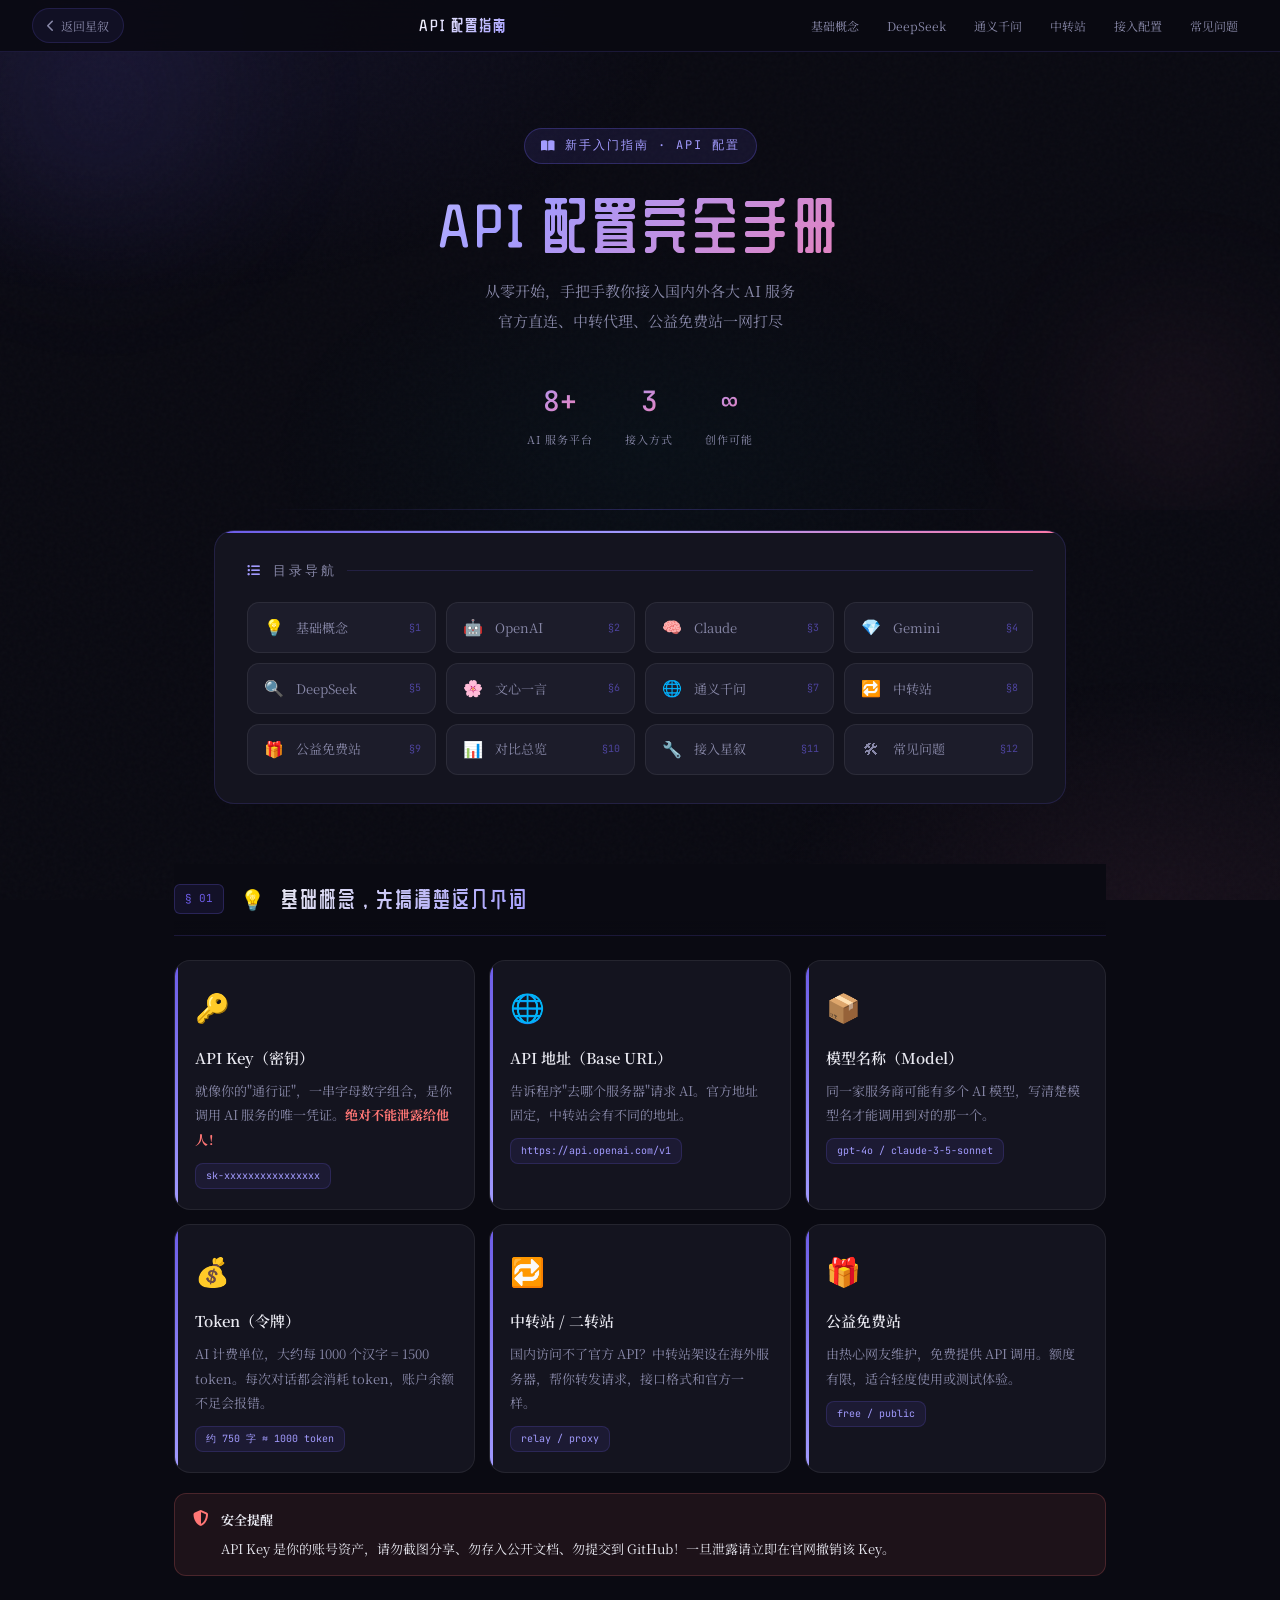
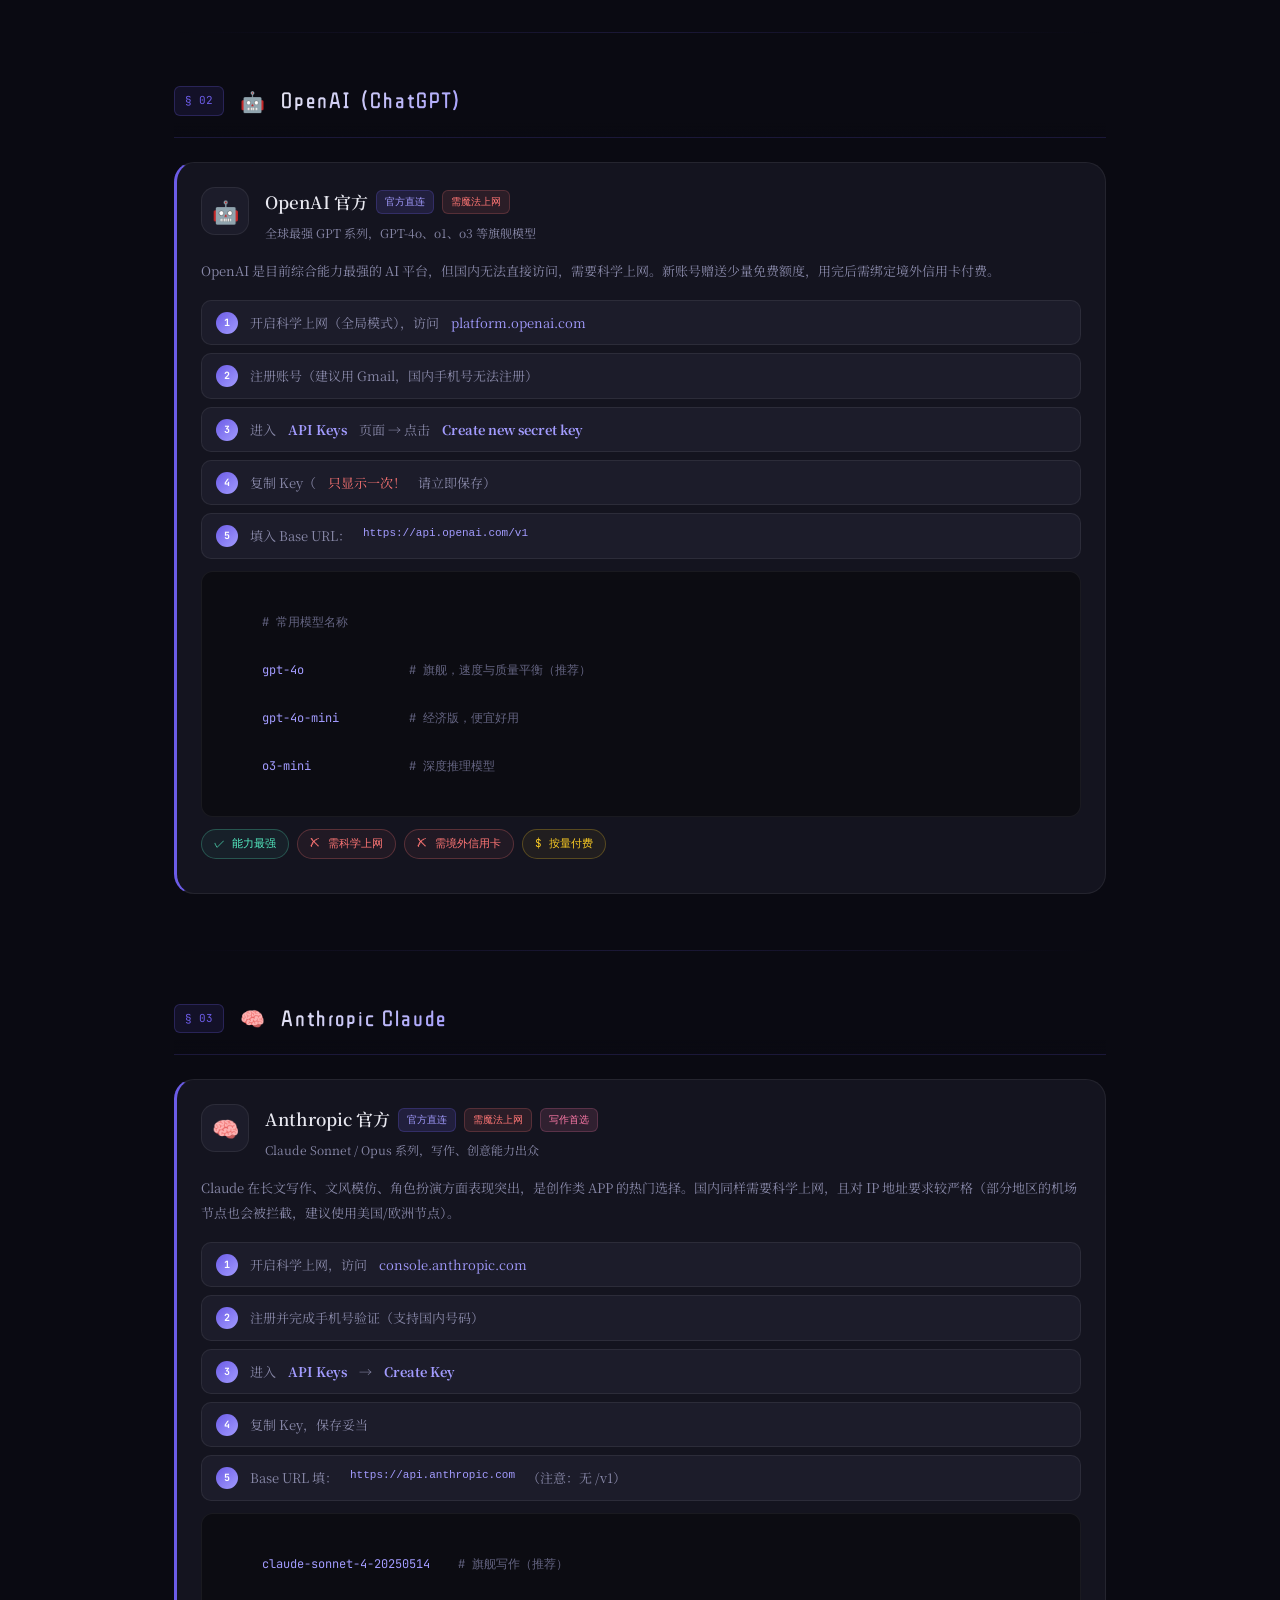
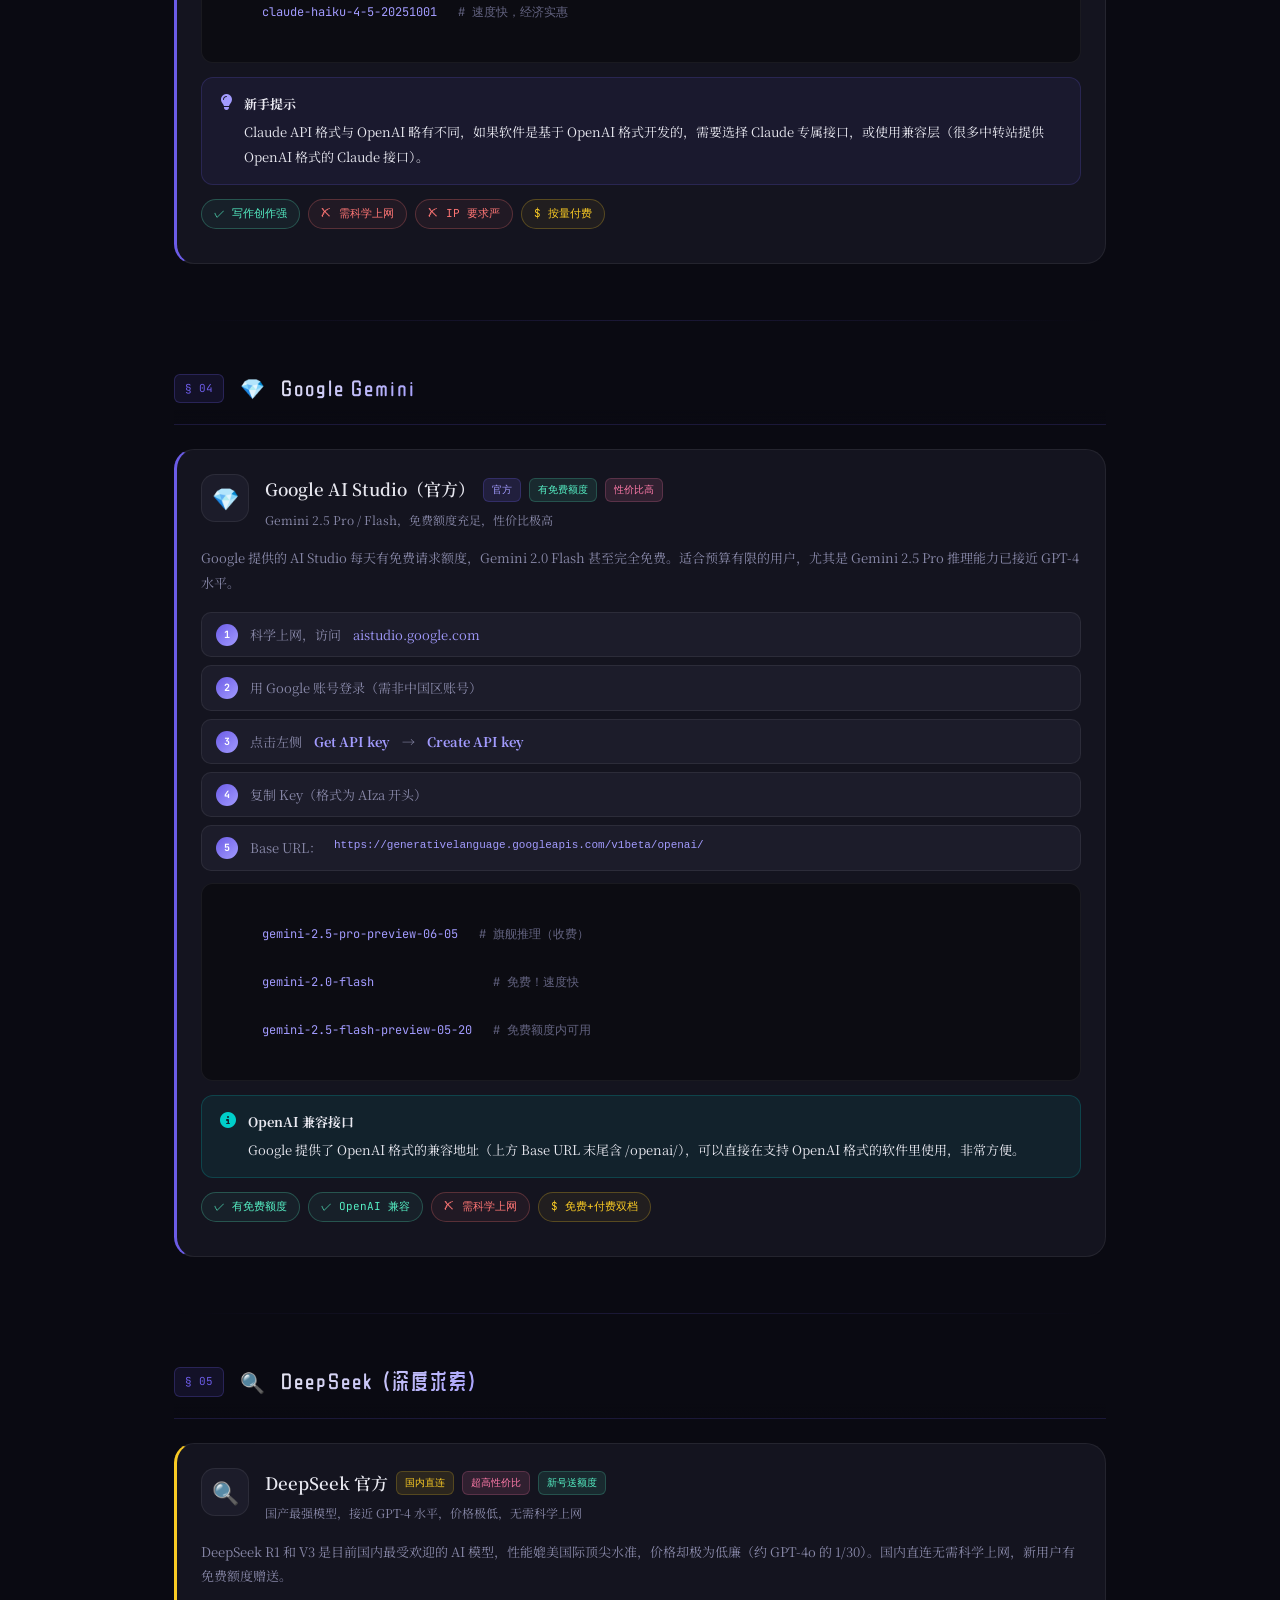
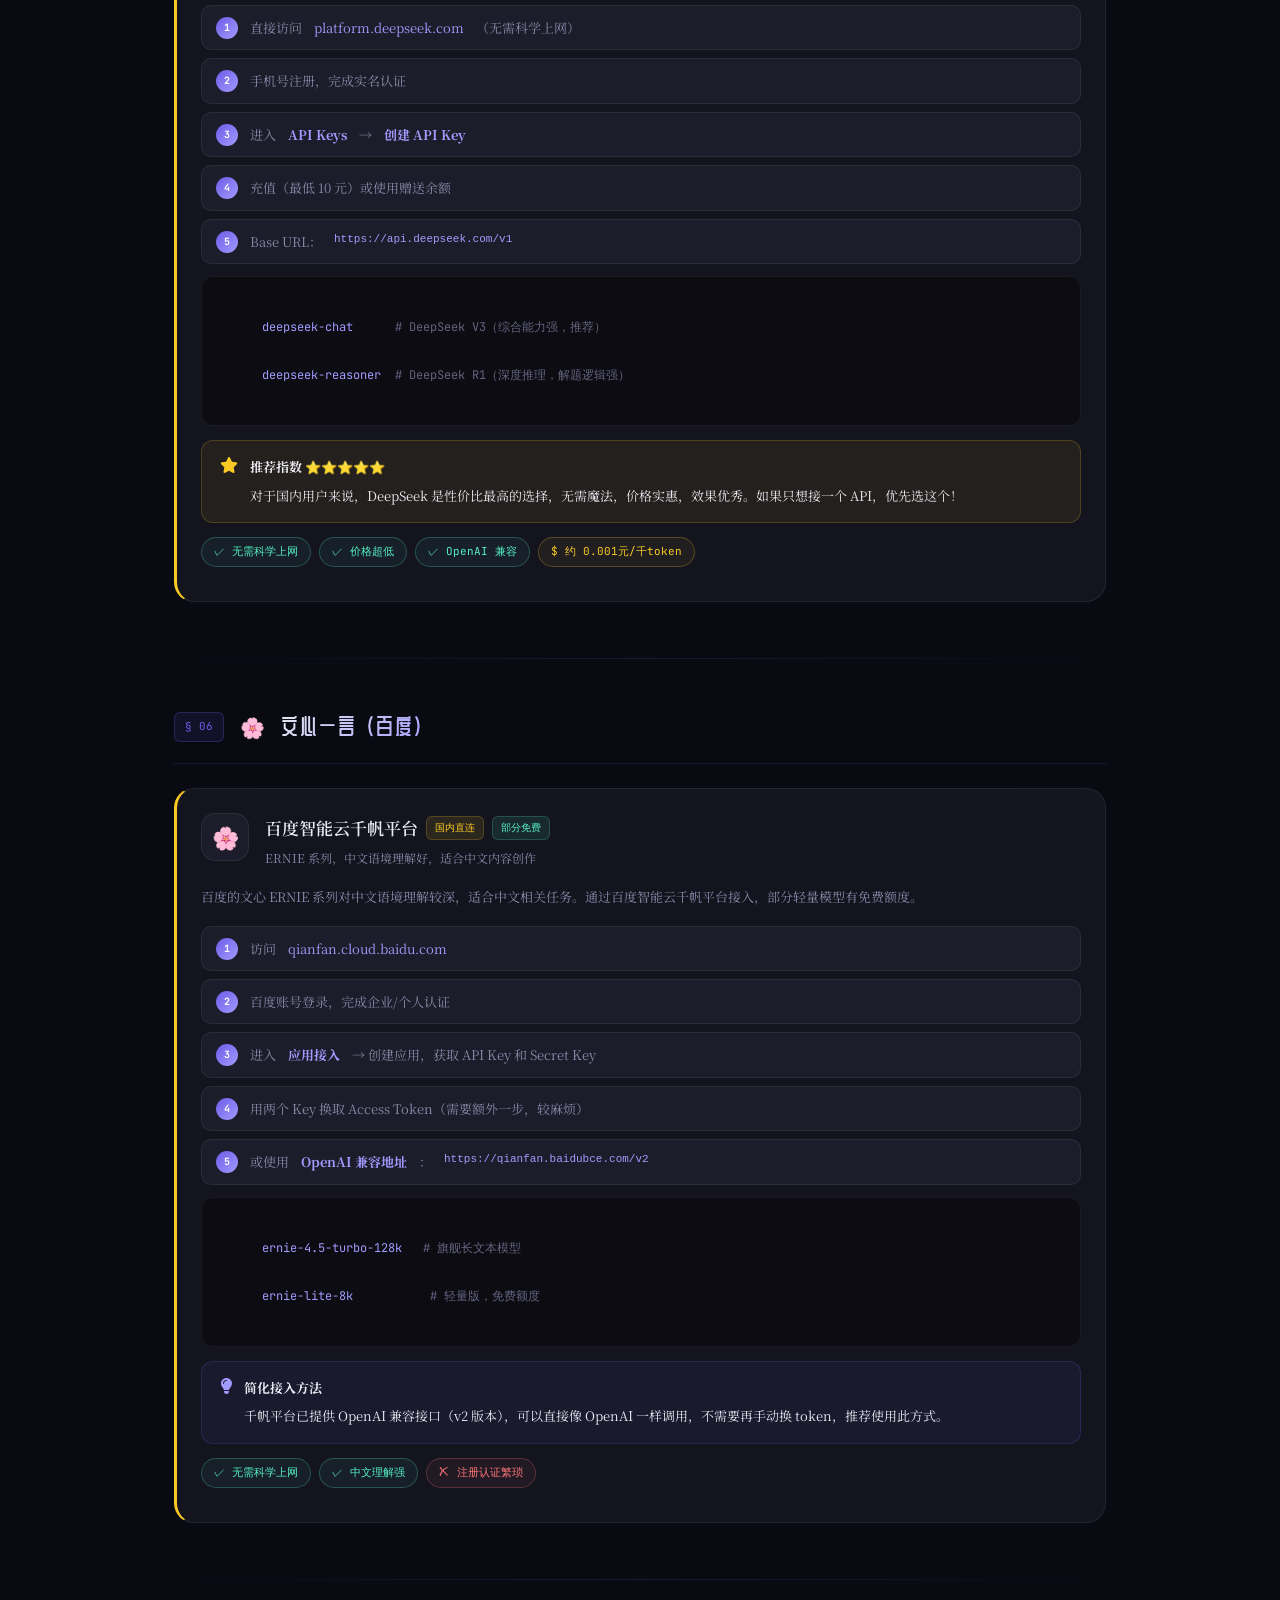
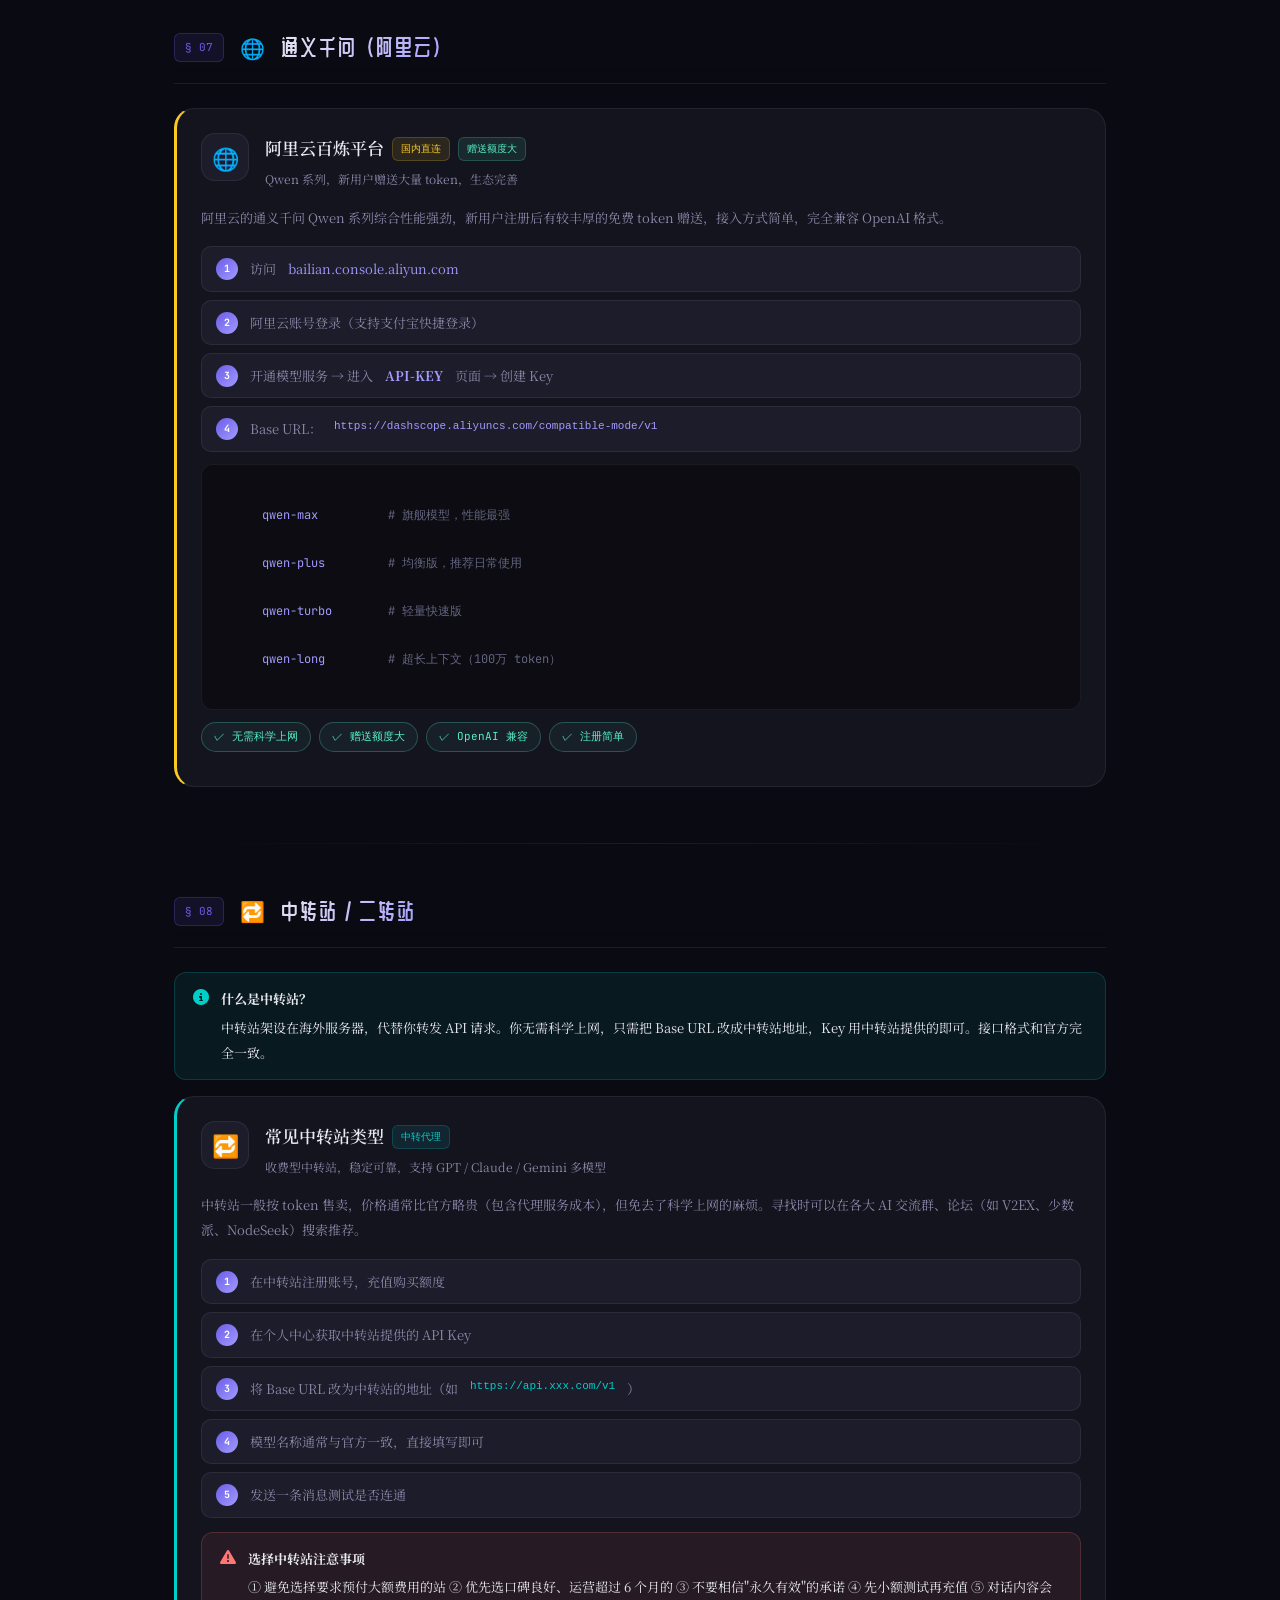
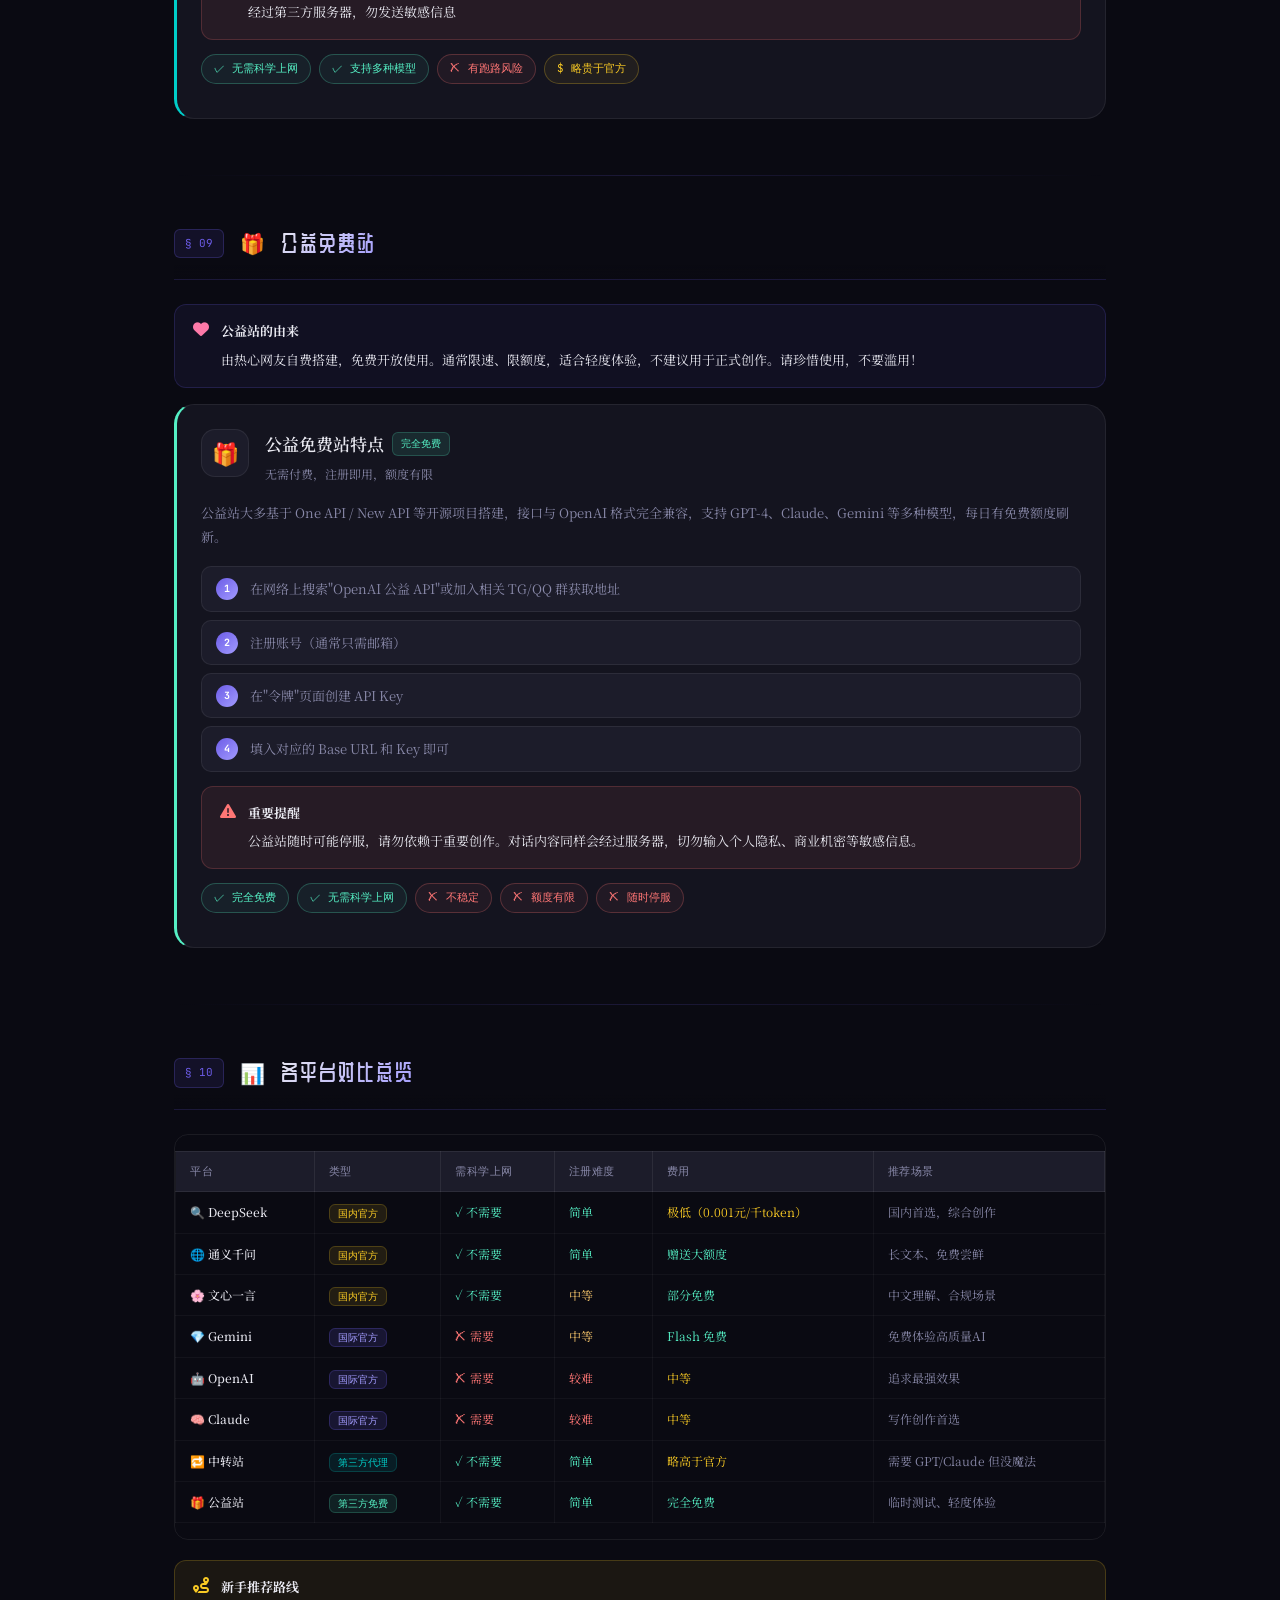
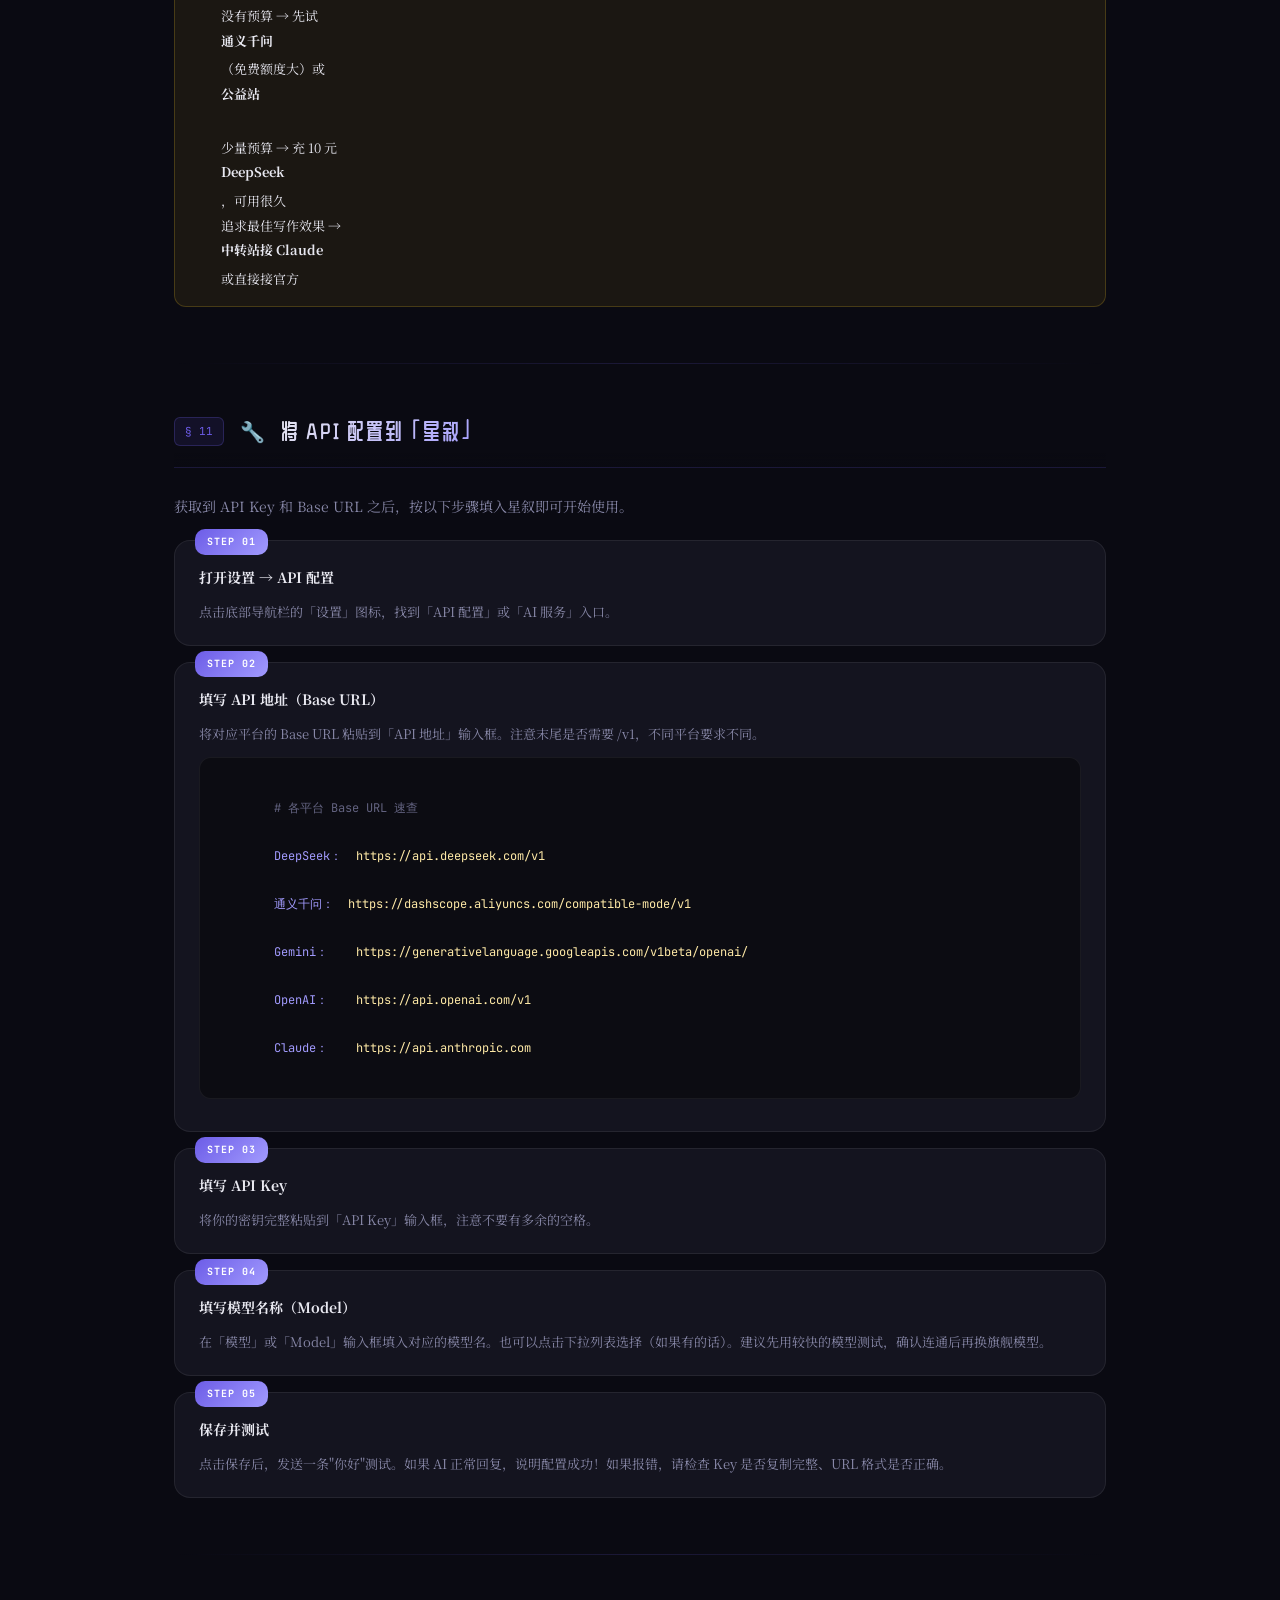
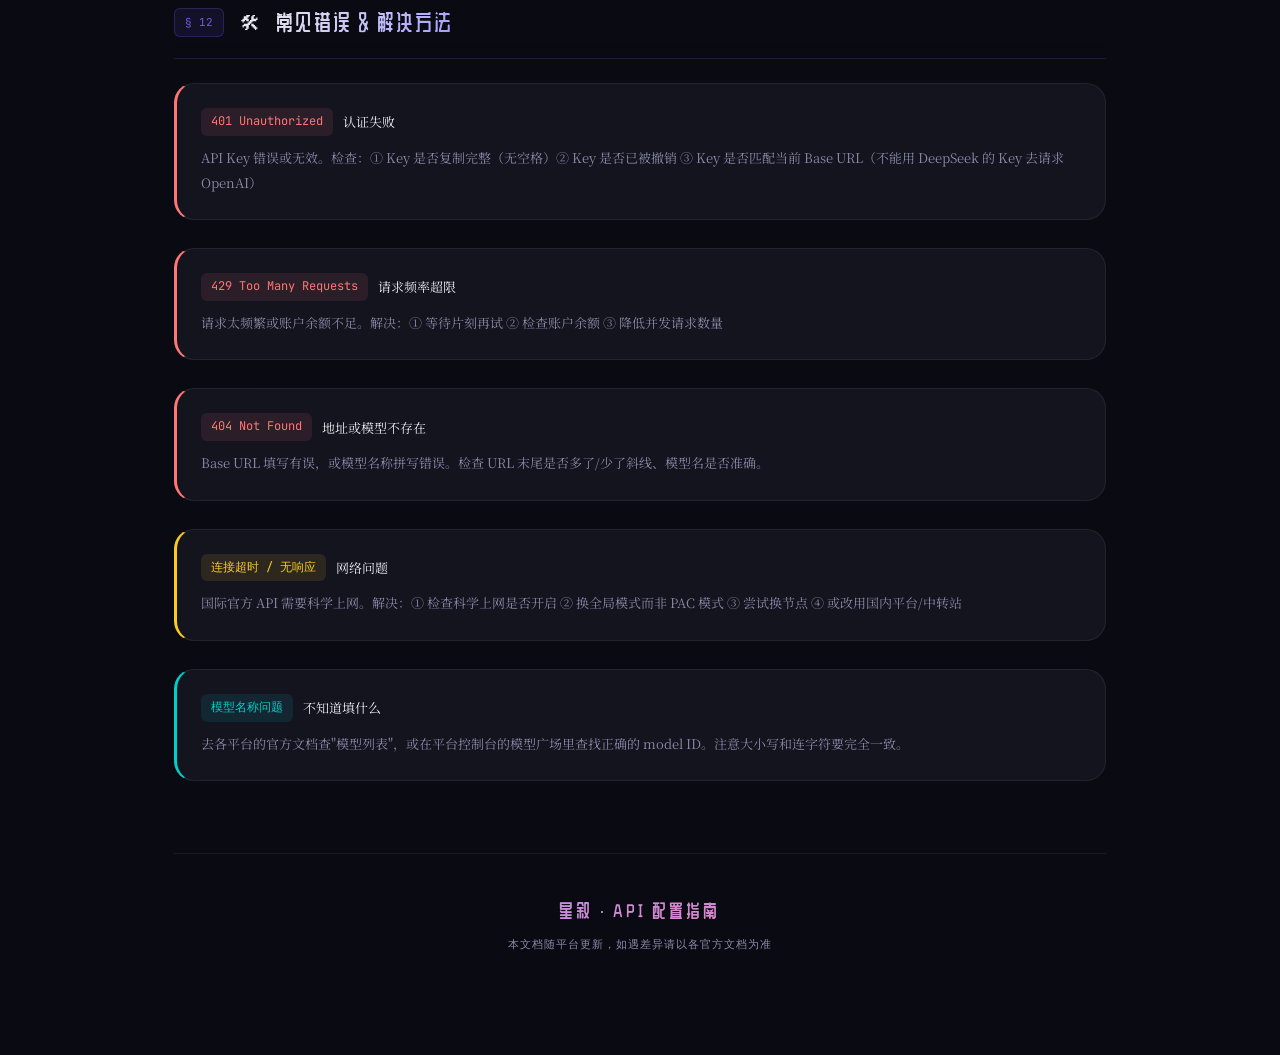
==== api-guide.html @ 57e88173 "Add files via upload" ====
<!DOCTYPE html>
<html lang="zh-CN">
<head>
<meta charset="UTF-8">
<meta name="viewport" content="width=device-width, initial-scale=1.0">
<title>API 配置新手指南 · 星叙</title>
<link rel="preconnect" href="https://fonts.googleapis.com">
<link rel="preconnect" href="https://fonts.gstatic.com" crossorigin>
<link href="https://fonts.googleapis.com/css2?family=ZCOOL+QingKe+HuangYou&family=Noto+Serif+SC:wght@400;600;700&family=JetBrains+Mono:wght@400;500&display=swap" rel="stylesheet">
<link rel="stylesheet" href="https://cdnjs.cloudflare.com/ajax/libs/font-awesome/6.5.1/css/all.min.css">
<style>
*{margin:0;padding:0;box-sizing:border-box;}
:root{
  --bg:#0a0a12;
  --card:#14141f;
  --card2:#1c1c2a;
  --card3:#222233;
  --accent:#6c5ce7;
  --accent2:#a29bfe;
  --accent3:#fd79a8;
  --gold:#f9ca24;
  --teal:#00cec9;
  --green:#55efc4;
  --red:#ff7675;
  --text:#e8e8f0;
  --text2:#8888a8;
  --border:rgba(108,92,231,.18);
  --border2:rgba(255,255,255,.07);
  --glow:rgba(108,92,231,.25);
}

html{scroll-behavior:smooth;}

body{
  font-family:'Noto Serif SC',Georgia,serif;
  background:var(--bg);
  color:var(--text);
  line-height:1.8;
  overflow-x:hidden;
}

/* ===== 背景 ===== */
body::before{
  content:'';position:fixed;inset:0;z-index:-1;
  background:
    radial-gradient(ellipse 80% 60% at 10% 0%,rgba(108,92,231,.1),transparent 55%),
    radial-gradient(ellipse 60% 50% at 90% 100%,rgba(253,121,168,.06),transparent 50%),
    radial-gradient(ellipse 50% 40% at 50% 50%,rgba(0,206,201,.03),transparent 60%);
}

/* ===== 噪点纹理 ===== */
body::after{
  content:'';position:fixed;inset:0;z-index:-1;
  opacity:.025;
  background-image:url("data:image/svg+xml,%3Csvg viewBox='0 0 256 256' xmlns='http://www.w3.org/2000/svg'%3E%3Cfilter id='noise'%3E%3CfeTurbulence type='fractalNoise' baseFrequency='0.9' numOctaves='4' stitchTiles='stitch'/%3E%3C/filter%3E%3Crect width='100%25' height='100%25' filter='url(%23noise)'/%3E%3C/svg%3E");
  pointer-events:none;
}

/* ===== 顶部英雄区 ===== */
.hero{
  position:relative;
  padding:80px 40px 60px;
  text-align:center;
  overflow:hidden;
}
.hero-badge{
  display:inline-flex;align-items:center;gap:8px;
  padding:6px 16px;border-radius:30px;
  background:rgba(108,92,231,.12);border:1px solid rgba(108,92,231,.3);
  font-size:12px;color:var(--accent2);letter-spacing:2px;
  margin-bottom:24px;font-family:'JetBrains Mono',monospace;
}
.hero h1{
  font-family:'ZCOOL QingKe HuangYou',sans-serif;
  font-size:clamp(32px,6vw,60px);font-weight:400;letter-spacing:4px;
  background:linear-gradient(135deg,#fff 0%,var(--accent2) 40%,var(--accent3) 80%);
  -webkit-background-clip:text;-webkit-text-fill-color:transparent;background-clip:text;
  margin-bottom:16px;line-height:1.2;
}
.hero-sub{
  font-size:15px;color:var(--text2);max-width:560px;margin:0 auto 40px;
  font-family:'Noto Serif SC',serif;line-height:2;
}
.hero-stats{
  display:flex;justify-content:center;gap:32px;flex-wrap:wrap;
}
.hero-stat{
  text-align:center;
}
.hero-stat .num{
  font-family:'JetBrains Mono',monospace;
  font-size:28px;font-weight:500;
  background:linear-gradient(135deg,var(--accent2),var(--accent3));
  -webkit-background-clip:text;-webkit-text-fill-color:transparent;background-clip:text;
}
.hero-stat .label{font-size:11px;color:var(--text2);letter-spacing:1px;margin-top:4px;}

/* ===== 浮动装饰线 ===== */
.deco-line{
  position:absolute;
  background:linear-gradient(90deg,transparent,var(--accent),transparent);
  height:1px;opacity:.3;
}
.deco-line.h{width:60%;left:20%;bottom:0;}
.hero-orb{
  position:absolute;border-radius:50%;filter:blur(60px);pointer-events:none;
}

/* ===== 目录 ===== */
.toc{
  max-width:900px;margin:0 auto 60px;padding:0 24px;
}
.toc-card{
  background:var(--card);border:1px solid var(--border);border-radius:20px;
  padding:28px 32px;
  position:relative;overflow:hidden;
}
.toc-card::before{
  content:'';position:absolute;top:0;left:0;right:0;height:2px;
  background:linear-gradient(90deg,var(--accent),var(--accent2),var(--accent3));
}
.toc-title{
  font-size:13px;color:var(--text2);letter-spacing:3px;
  font-family:'JetBrains Mono',monospace;margin-bottom:20px;
  display:flex;align-items:center;gap:10px;
}
.toc-title::after{content:'';flex:1;height:1px;background:var(--border);}
.toc-grid{
  display:grid;grid-template-columns:repeat(auto-fill,minmax(150px,1fr));gap:10px;
}
.toc-item{
  display:flex;align-items:center;gap:10px;
  padding:10px 14px;border-radius:12px;
  background:var(--card2);border:1px solid var(--border2);
  text-decoration:none;color:var(--text2);font-size:13px;
  transition:all .25s;cursor:pointer;
}
.toc-item:hover{color:var(--accent2);border-color:var(--accent);background:rgba(108,92,231,.08);}
.toc-item .toc-icon{font-size:16px;width:24px;text-align:center;flex-shrink:0;}
.toc-item .toc-num{
  font-family:'JetBrains Mono',monospace;font-size:10px;
  color:var(--accent);opacity:.6;margin-left:auto;
}

/* ===== 主容器 ===== */
.container{max-width:900px;margin:0 auto;padding:0 24px 80px;}

/* ===== 章节标题 ===== */
.section{margin-bottom:56px;}
.section-hdr{
  display:flex;align-items:center;gap:16px;
  margin-bottom:24px;padding-bottom:16px;
  border-bottom:1px solid var(--border);
  position:sticky;top:0;z-index:10;
  background:linear-gradient(180deg,var(--bg) 80%,transparent);
  padding-top:16px;
}
.section-num{
  font-family:'JetBrains Mono',monospace;
  font-size:11px;color:var(--accent);
  background:rgba(108,92,231,.1);border:1px solid rgba(108,92,231,.25);
  padding:4px 10px;border-radius:6px;white-space:nowrap;
}
.section-hdr h2{
  font-family:'ZCOOL QingKe HuangYou',sans-serif;
  font-size:22px;font-weight:400;letter-spacing:2px;
  background:linear-gradient(135deg,var(--text),var(--accent2));
  -webkit-background-clip:text;-webkit-text-fill-color:transparent;background-clip:text;
}
.section-hdr .section-icon{font-size:20px;}

/* ===== 概念卡片（基础概念） ===== */
.concept-grid{display:grid;grid-template-columns:repeat(auto-fill,minmax(260px,1fr));gap:14px;}
.concept-card{
  background:var(--card);border:1px solid var(--border2);border-radius:16px;
  padding:20px;position:relative;overflow:hidden;
  transition:all .3s;
}
.concept-card:hover{border-color:var(--accent);transform:translateY(-2px);}
.concept-card::before{
  content:'';position:absolute;top:0;left:0;width:3px;height:100%;
  background:linear-gradient(180deg,var(--accent),var(--accent2));
  border-radius:3px 0 0 3px;
}
.concept-icon{font-size:28px;margin-bottom:12px;}
.concept-term{
  font-size:15px;font-weight:600;color:var(--text);margin-bottom:8px;
  font-family:'Noto Serif SC',serif;
}
.concept-desc{font-size:13px;color:var(--text2);line-height:1.9;}
.concept-tag{
  display:inline-block;margin-top:10px;
  padding:3px 10px;border-radius:8px;font-size:10px;
  font-family:'JetBrains Mono',monospace;
  background:rgba(108,92,231,.1);color:var(--accent2);
  border:1px solid rgba(108,92,231,.2);
}

/* ===== API 提供商卡片 ===== */
.provider-card{
  background:var(--card);border:1px solid var(--border2);border-radius:20px;
  padding:24px;margin-bottom:16px;
  position:relative;overflow:hidden;
  transition:all .3s;
  word-break:break-word;
  overflow-wrap:anywhere;
}
.provider-card:hover{border-color:rgba(108,92,231,.4);box-shadow:0 8px 30px rgba(0,0,0,.3);}
.provider-card.official{border-left:3px solid var(--accent);}
.provider-card.relay{border-left:3px solid var(--teal);}
.provider-card.free{border-left:3px solid var(--green);}
.provider-card.domestic{border-left:3px solid var(--gold);}

.provider-hdr{display:flex;align-items:flex-start;gap:16px;margin-bottom:16px;}
.provider-logo{
  width:48px;height:48px;border-radius:14px;
  display:flex;align-items:center;justify-content:center;
  font-size:22px;flex-shrink:0;
  background:var(--card2);border:1px solid var(--border2);
}
.provider-info{flex:1;min-width:0;}
.provider-name{
  font-size:17px;font-weight:600;color:var(--text);
  display:flex;align-items:center;gap:8px;flex-wrap:wrap;
}
.provider-badge{
  font-size:10px;padding:2px 8px;border-radius:6px;font-family:'JetBrains Mono',monospace;
  font-weight:500;
}
.badge-official{background:rgba(108,92,231,.15);color:var(--accent2);border:1px solid rgba(108,92,231,.25);}
.badge-relay{background:rgba(0,206,201,.1);color:var(--teal);border:1px solid rgba(0,206,201,.2);}
.badge-free{background:rgba(85,239,196,.1);color:var(--green);border:1px solid rgba(85,239,196,.2);}
.badge-domestic{background:rgba(249,202,36,.1);color:var(--gold);border:1px solid rgba(249,202,36,.2);}
.badge-hot{background:rgba(253,121,168,.12);color:var(--accent3);border:1px solid rgba(253,121,168,.2);}
.badge-warn{background:rgba(255,118,117,.1);color:var(--red);border:1px solid rgba(255,118,117,.2);}

.provider-sub{font-size:12px;color:var(--text2);margin-top:4px;}

.provider-body{font-size:13px;color:var(--text2);line-height:1.9;margin-bottom:16px;}

/* 步骤列表 */
.steps{list-style:none;display:flex;flex-direction:column;gap:8px;}
.steps li{
  display:flex;align-items:flex-start;gap:12px;
  padding:10px 14px;background:var(--card2);border-radius:10px;
  font-size:13px;color:var(--text2);
  border:1px solid var(--border2);
  word-break:break-all;
  overflow-wrap:anywhere;
  min-width:0;
}
.steps li code{
  word-break:break-all;
  overflow-wrap:anywhere;
  display:inline-block;
  max-width:100%;
  font-size:11px;
}
.steps li a{
  color:var(--accent2);
  text-decoration:none;
  word-break:break-all;
  overflow-wrap:anywhere;
}
.step-num{
  width:22px;height:22px;border-radius:50%;
  background:linear-gradient(135deg,var(--accent),var(--accent2));
  display:flex;align-items:center;justify-content:center;
  font-size:10px;font-weight:700;color:#fff;flex-shrink:0;margin-top:1px;
  font-family:'JetBrains Mono',monospace;
}
.steps li a:hover{text-decoration:underline;}

/* 代码块 */
.code-block{
  background:rgba(0,0,0,.4);border:1px solid rgba(255,255,255,.06);
  border-radius:12px;padding:14px 18px;
  font-family:'JetBrains Mono',monospace;font-size:12px;
  color:#a8d8a8;line-height:2;margin:12px 0;
  position:relative;
  overflow-x:auto;
  overflow-y:visible;
  word-break:break-all;
  white-space:pre-wrap;
  max-width:100%;
  box-sizing:border-box;
}
.code-block .val{
  color:#ffeaa7;
  word-break:break-all;
  overflow-wrap:anywhere;
  display:inline-block;
  max-width:100%;
}
.code-block .code-label{
  position:absolute;top:8px;right:12px;
  font-size:10px;color:var(--text2);letter-spacing:1px;
}
.code-block .hl{color:var(--accent2);}
.code-block .val{color:#ffeaa7;word-break:break-all;}
.code-block .cmt{color:#636380;}

/* 信息框 */
.info-box{
  border-radius:12px;padding:14px 18px;margin:14px 0;
  font-size:13px;line-height:1.9;
  display:flex;align-items:flex-start;gap:12px;
  word-break:break-word;
  overflow-wrap:anywhere;
  min-width:0;
}
.info-box .ib-content{
  flex:1;
  min-width:0;
  overflow-wrap:anywhere;
}
.info-box.tip{background:rgba(108,92,231,.08);border:1px solid rgba(108,92,231,.2);}
.info-box.warn{background:rgba(255,118,117,.08);border:1px solid rgba(255,118,117,.2);}
.info-box.note{background:rgba(0,206,201,.08);border:1px solid rgba(0,206,201,.2);}
.info-box.gold{background:rgba(249,202,36,.07);border:1px solid rgba(249,202,36,.2);}
.info-box i{font-size:16px;margin-top:2px;flex-shrink:0;}
.info-box.tip i{color:var(--accent2);}
.info-box.warn i{color:var(--red);}
.info-box.note i{color:var(--teal);}
.info-box.gold i{color:var(--gold);}
.info-box strong{color:var(--text);display:block;margin-bottom:4px;}

/* 标签行 */
.tag-row{display:flex;flex-wrap:wrap;gap:8px;margin:10px 0;}
.tag-item{
  padding:4px 12px;border-radius:20px;font-size:11px;
  font-family:'JetBrains Mono',monospace;
  border:1px solid var(--border2);background:var(--card2);color:var(--text2);
}
.tag-item.green{border-color:rgba(85,239,196,.25);color:var(--green);background:rgba(85,239,196,.06);}
.tag-item.red{border-color:rgba(255,118,117,.25);color:var(--red);background:rgba(255,118,117,.06);}
.tag-item.gold{border-color:rgba(249,202,36,.25);color:var(--gold);background:rgba(249,202,36,.06);}
.tag-item.purple{border-color:rgba(108,92,231,.3);color:var(--accent2);background:rgba(108,92,231,.08);}

/* 对比表格 */
.compare-table{width:100%;border-collapse:collapse;font-size:12px;margin:16px 0;}
.compare-table th{
  background:var(--card2);color:var(--text2);
  padding:10px 14px;text-align:left;
  border:1px solid var(--border2);
  font-family:'JetBrains Mono',monospace;font-weight:500;letter-spacing:.5px;
  font-size:11px;
}
.compare-table td{
  padding:10px 14px;border:1px solid rgba(255,255,255,.04);
  color:var(--text2);vertical-align:top;line-height:1.7;
}
.compare-table tr:hover td{background:rgba(255,255,255,.02);}
.compare-table .td-name{color:var(--text);font-weight:500;}
.compare-table .td-free{color:var(--green);}
.compare-table .td-paid{color:var(--gold);}
.compare-table .td-hard{color:var(--red);}
.compare-table .td-easy{color:var(--green);}
.compare-table .td-mid{color:#fdcb6e;}

/* 分隔线 */
.divider{
  height:1px;
  background:linear-gradient(90deg,transparent,var(--border),transparent);
  margin:32px 0;
}

/* 整合教程 */
.integrate-steps{display:flex;flex-direction:column;gap:16px;margin-top:16px;}
.integrate-step{
  background:var(--card);border:1px solid var(--border2);border-radius:16px;
  padding:20px 24px;position:relative;
  word-break:break-word;
  overflow-wrap:anywhere;
  overflow:visible;
}
.integrate-step::before{
  content:attr(data-step);
  position:absolute;top:-12px;left:20px;
  background:linear-gradient(135deg,var(--accent),var(--accent2));
  color:#fff;font-size:10px;font-weight:700;
  padding:4px 12px;border-radius:10px;
  font-family:'JetBrains Mono',monospace;
  letter-spacing:1px;
}
.integrate-step h4{
  font-size:14px;color:var(--text);margin-bottom:10px;margin-top:4px;
  font-family:'Noto Serif SC',serif;
}
.integrate-step p{font-size:13px;color:var(--text2);line-height:1.9;}

/* 滚动条 */
::-webkit-scrollbar{width:6px;height:6px;}
::-webkit-scrollbar-thumb{background:rgba(108,92,231,.3);border-radius:3px;}
::-webkit-scrollbar-thumb:hover{background:rgba(108,92,231,.5);}
/* ===== 桌面端顶部固定导航 ===== */
.desktop-nav{
  display:none;
  position:fixed;top:0;left:0;right:0;z-index:50;
  background:rgba(10,10,18,.88);
  backdrop-filter:blur(20px);-webkit-backdrop-filter:blur(20px);
  border-bottom:1px solid var(--border);
  padding:0 32px;
  align-items:center;justify-content:space-between;
  height:52px;
}
.desktop-nav-logo{
  font-family:'ZCOOL QingKe HuangYou',sans-serif;
  font-size:16px;letter-spacing:2px;
  background:linear-gradient(135deg,#fff,var(--accent2));
  -webkit-background-clip:text;-webkit-text-fill-color:transparent;background-clip:text;
}
.desktop-nav-back{
  display:flex;align-items:center;gap:6px;
  padding:6px 14px;border-radius:20px;
  border:1px solid var(--border);background:rgba(108,92,231,.08);
  color:var(--text2);font-size:12px;text-decoration:none;
  transition:all .2s;
}
.desktop-nav-back:hover{border-color:var(--accent);color:var(--accent2);}
.desktop-nav-toc{
  display:flex;align-items:center;gap:8px;font-size:12px;color:var(--text2);
}
.desktop-nav-toc a{
  color:var(--text2);text-decoration:none;padding:4px 10px;
  border-radius:8px;transition:all .18s;white-space:nowrap;
}
.desktop-nav-toc a:hover{color:var(--accent2);background:rgba(108,92,231,.1);}
@media(min-width:900px){
  .desktop-nav{display:flex;}
  .hero{padding-top:128px;}
  .toc{margin-top:20px;}
  .container{max-width:980px;}
  .section-hdr{
    top:52px;
  }
}
/* 回到顶部 */
.back-top{
  position:fixed;bottom:32px;right:32px;
  width:44px;height:44px;border-radius:50%;
  background:linear-gradient(135deg,var(--accent),var(--accent2));
  display:flex;align-items:center;justify-content:center;
  cursor:pointer;box-shadow:0 4px 20px var(--glow);
  color:#fff;font-size:16px;
  transition:all .3s;opacity:0;
  border:none;
}
.back-top.show{opacity:1;}
.back-top:hover{transform:translateY(-3px);box-shadow:0 8px 30px var(--glow);}

/* ===== 响应式 ===== */
@media(max-width:640px){
  .hero{padding:50px 20px 40px;}
  .container{padding:0 14px 60px;}
  .toc{padding:0 14px;}
  .toc-card{padding:16px;}
  .hero-stats{gap:16px;}
  .hero-stat .num{font-size:22px;}
  .concept-grid{grid-template-columns:1fr;}
  .compare-table{font-size:10px;}
  .compare-table th,.compare-table td{padding:6px 8px;}
  .provider-hdr{flex-direction:column;gap:10px;}
  .provider-logo{width:40px;height:40px;font-size:18px;}
  .section-hdr h2{font-size:18px;}
  .integrate-step{padding:16px 16px 16px 16px;}
  .code-block{font-size:11px;padding:12px 12px;}
  .tag-row{gap:6px;}
  .tag-item{font-size:10px;padding:3px 8px;}
  .toc-grid{grid-template-columns:repeat(2,1fr);}
  .info-box{padding:12px 14px;gap:10px;}
  .steps li{padding:8px 10px;gap:8px;}
  .provider-card{padding:16px;}
  .hero h1{letter-spacing:2px;}
  .hero-badge{font-size:11px;}
  .back-top{bottom:20px;right:16px;width:38px;height:38px;font-size:14px;}
}

@media(max-width:400px){
  .toc-grid{grid-template-columns:1fr;}
  .hero-stats{gap:12px;}
  .hero-stat .num{font-size:18px;}
  .section-hdr h2{font-size:16px;}
  .compare-table{font-size:9px;}
  .compare-table th,.compare-table td{padding:5px 6px;}
}
</style>
</head>
<body>
<!-- 桌面端顶部导航 -->
<nav class="desktop-nav">
  <a href="./index.html" class="desktop-nav-back"><i class="fas fa-chevron-left"></i> 返回星叙</a>
  <div class="desktop-nav-logo">API 配置指南</div>
  <div class="desktop-nav-toc">
    <a href="#sec-basic">基础概念</a>
    <a href="#sec-deepseek">DeepSeek</a>
    <a href="#sec-qwen">通义千问</a>
    <a href="#sec-relay">中转站</a>
    <a href="#sec-integrate">接入配置</a>
    <a href="#sec-trouble">常见问题</a>
  </div>
</nav>
<!-- ===== HERO ===== -->
<div class="hero">
  <div class="hero-orb" style="width:400px;height:400px;background:radial-gradient(circle,rgba(108,92,231,.12),transparent 70%);top:-100px;left:-100px;"></div>
  <div class="hero-orb" style="width:300px;height:300px;background:radial-gradient(circle,rgba(253,121,168,.08),transparent 70%);bottom:-50px;right:-50px;"></div>
  <div class="hero-badge"><i class="fas fa-book-open"></i> 新手入门指南 · API 配置</div>
  <h1>API 配置完全手册</h1>
  <p class="hero-sub">从零开始，手把手教你接入国内外各大 AI 服务<br>官方直连、中转代理、公益免费站一网打尽</p>
  <div class="hero-stats">
    <div class="hero-stat"><div class="num">8+</div><div class="label">AI 服务平台</div></div>
    <div class="hero-stat"><div class="num">3</div><div class="label">接入方式</div></div>
    <div class="hero-stat"><div class="num">∞</div><div class="label">创作可能</div></div>
  </div>
  <div class="deco-line h"></div>
</div>

<!-- ===== 目录 ===== -->
<div class="toc">
  <div class="toc-card">
    <div class="toc-title"><i class="fas fa-list-ul" style="color:var(--accent2)"></i> 目录导航</div>
    <div class="toc-grid">
      <a href="#sec-basic" class="toc-item"><span class="toc-icon">💡</span>基础概念<span class="toc-num">§1</span></a>
      <a href="#sec-openai" class="toc-item"><span class="toc-icon">🤖</span>OpenAI<span class="toc-num">§2</span></a>
      <a href="#sec-claude" class="toc-item"><span class="toc-icon">🧠</span>Claude<span class="toc-num">§3</span></a>
      <a href="#sec-gemini" class="toc-item"><span class="toc-icon">💎</span>Gemini<span class="toc-num">§4</span></a>
      <a href="#sec-deepseek" class="toc-item"><span class="toc-icon">🔍</span>DeepSeek<span class="toc-num">§5</span></a>
      <a href="#sec-wenxin" class="toc-item"><span class="toc-icon">🌸</span>文心一言<span class="toc-num">§6</span></a>
      <a href="#sec-qwen" class="toc-item"><span class="toc-icon">🌐</span>通义千问<span class="toc-num">§7</span></a>
      <a href="#sec-relay" class="toc-item"><span class="toc-icon">🔁</span>中转站<span class="toc-num">§8</span></a>
      <a href="#sec-free" class="toc-item"><span class="toc-icon">🎁</span>公益免费站<span class="toc-num">§9</span></a>
      <a href="#sec-compare" class="toc-item"><span class="toc-icon">📊</span>对比总览<span class="toc-num">§10</span></a>
      <a href="#sec-integrate" class="toc-item"><span class="toc-icon">🔧</span>接入星叙<span class="toc-num">§11</span></a>
      <a href="#sec-trouble" class="toc-item"><span class="toc-icon">🛠</span>常见问题<span class="toc-num">§12</span></a>
    </div>
  </div>
</div>

<!-- ===== 主内容 ===== -->
<div class="container">

<!-- §1 基础概念 -->
<div class="section" id="sec-basic">
  <div class="section-hdr">
    <span class="section-num">§ 01</span>
    <span class="section-icon">💡</span>
    <h2>基础概念，先搞清楚这几个词</h2>
  </div>
  <div class="concept-grid">
    <div class="concept-card">
      <div class="concept-icon">🔑</div>
      <div class="concept-term">API Key（密钥）</div>
      <div class="concept-desc">就像你的"通行证"，一串字母数字组合，是你调用 AI 服务的唯一凭证。<strong style="color:var(--red)">绝对不能泄露给他人！</strong></div>
      <span class="concept-tag">sk-xxxxxxxxxxxxxxxx</span>
    </div>
    <div class="concept-card">
      <div class="concept-icon">🌐</div>
      <div class="concept-term">API 地址（Base URL）</div>
      <div class="concept-desc">告诉程序"去哪个服务器"请求 AI。官方地址固定，中转站会有不同的地址。</div>
      <span class="concept-tag">https://api.openai.com/v1</span>
    </div>
    <div class="concept-card">
      <div class="concept-icon">📦</div>
      <div class="concept-term">模型名称（Model）</div>
      <div class="concept-desc">同一家服务商可能有多个 AI 模型，写清楚模型名才能调用到对的那一个。</div>
      <span class="concept-tag">gpt-4o / claude-3-5-sonnet</span>
    </div>
    <div class="concept-card">
      <div class="concept-icon">💰</div>
      <div class="concept-term">Token（令牌）</div>
      <div class="concept-desc">AI 计费单位，大约每 1000 个汉字 = 1500 token。每次对话都会消耗 token，账户余额不足会报错。</div>
      <span class="concept-tag">约 750 字 ≈ 1000 token</span>
    </div>
    <div class="concept-card">
      <div class="concept-icon">🔁</div>
      <div class="concept-term">中转站 / 二转站</div>
      <div class="concept-desc">国内访问不了官方 API？中转站架设在海外服务器，帮你转发请求，接口格式和官方一样。</div>
      <span class="concept-tag">relay / proxy</span>
    </div>
    <div class="concept-card">
      <div class="concept-icon">🎁</div>
      <div class="concept-term">公益免费站</div>
      <div class="concept-desc">由热心网友维护，免费提供 API 调用。额度有限，适合轻度使用或测试体验。</div>
      <span class="concept-tag">free / public</span>
    </div>
  </div>
  <div class="info-box warn" style="margin-top:20px">
    <i class="fas fa-shield-alt"></i>
    <div class="ib-content">
      <strong>安全提醒</strong>
      API Key 是你的账号资产，请勿截图分享、勿存入公开文档、勿提交到 GitHub！一旦泄露请立即在官网撤销该 Key。
    </div>
  </div>
</div>

<div class="divider"></div>

<!-- §2 OpenAI -->
<div class="section" id="sec-openai">
  <div class="section-hdr">
    <span class="section-num">§ 02</span>
    <span class="section-icon">🤖</span>
    <h2>OpenAI（ChatGPT）</h2>
  </div>
  <div class="provider-card official">
    <div class="provider-hdr">
      <div class="provider-logo">🤖</div>
      <div class="provider-info">
        <div class="provider-name">
          OpenAI 官方
          <span class="provider-badge badge-official">官方直连</span>
          <span class="provider-badge badge-warn">需魔法上网</span>
        </div>
        <div class="provider-sub">全球最强 GPT 系列，GPT-4o、o1、o3 等旗舰模型</div>
      </div>
    </div>
    <div class="provider-body">
      OpenAI 是目前综合能力最强的 AI 平台，但国内无法直接访问，需要科学上网。新账号赠送少量免费额度，用完后需绑定境外信用卡付费。
    </div>
    <ul class="steps">
      <li><span class="step-num">1</span>开启科学上网（全局模式），访问 <a href="https://platform.openai.com" target="_blank">platform.openai.com</a></li>
      <li><span class="step-num">2</span>注册账号（建议用 Gmail，国内手机号无法注册）</li>
      <li><span class="step-num">3</span>进入 <strong style="color:var(--accent2)">API Keys</strong> 页面 → 点击 <strong style="color:var(--accent2)">Create new secret key</strong></li>
      <li><span class="step-num">4</span>复制 Key（<span style="color:var(--red)">只显示一次！</span>请立即保存）</li>
      <li><span class="step-num">5</span>填入 Base URL：<code style="color:var(--accent2)">https://api.openai.com/v1</code></li>
    </ul>
    <div class="code-block">
      <span class="cmt"># 常用模型名称</span><br>
      <span class="hl">gpt-4o</span>               <span class="cmt"># 旗舰，速度与质量平衡（推荐）</span><br>
      <span class="hl">gpt-4o-mini</span>          <span class="cmt"># 经济版，便宜好用</span><br>
      <span class="hl">o3-mini</span>              <span class="cmt"># 深度推理模型</span>
    </div>
    <div class="tag-row">
      <span class="tag-item green">✓ 能力最强</span>
      <span class="tag-item red">✗ 需科学上网</span>
      <span class="tag-item red">✗ 需境外信用卡</span>
      <span class="tag-item gold">$ 按量付费</span>
    </div>
  </div>
</div>

<div class="divider"></div>

<!-- §3 Claude -->
<div class="section" id="sec-claude">
  <div class="section-hdr">
    <span class="section-num">§ 03</span>
    <span class="section-icon">🧠</span>
    <h2>Anthropic Claude</h2>
  </div>
  <div class="provider-card official">
    <div class="provider-hdr">
      <div class="provider-logo">🧠</div>
      <div class="provider-info">
        <div class="provider-name">
          Anthropic 官方
          <span class="provider-badge badge-official">官方直连</span>
          <span class="provider-badge badge-warn">需魔法上网</span>
          <span class="provider-badge badge-hot">写作首选</span>
        </div>
        <div class="provider-sub">Claude Sonnet / Opus 系列，写作、创意能力出众</div>
      </div>
    </div>
    <div class="provider-body">
      Claude 在长文写作、文风模仿、角色扮演方面表现突出，是创作类 APP 的热门选择。国内同样需要科学上网，且对 IP 地址要求较严格（部分地区的机场节点也会被拦截，建议使用美国/欧洲节点）。
    </div>
    <ul class="steps">
      <li><span class="step-num">1</span>开启科学上网，访问 <a href="https://console.anthropic.com" target="_blank">console.anthropic.com</a></li>
      <li><span class="step-num">2</span>注册并完成手机号验证（支持国内号码）</li>
      <li><span class="step-num">3</span>进入 <strong style="color:var(--accent2)">API Keys</strong> → <strong style="color:var(--accent2)">Create Key</strong></li>
      <li><span class="step-num">4</span>复制 Key，保存妥当</li>
      <li><span class="step-num">5</span>Base URL 填：<code style="color:var(--accent2)">https://api.anthropic.com</code>（注意：无 /v1）</li>
    </ul>
    <div class="code-block">
      <span class="hl">claude-sonnet-4-20250514</span>    <span class="cmt"># 旗舰写作（推荐）</span><br>
      <span class="hl">claude-haiku-4-5-20251001</span>   <span class="cmt"># 速度快，经济实惠</span>
    </div>
    <div class="info-box tip">
      <i class="fas fa-lightbulb"></i>
      <div class="ib-content">
        <strong>新手提示</strong>
        Claude API 格式与 OpenAI 略有不同，如果软件是基于 OpenAI 格式开发的，需要选择 Claude 专属接口，或使用兼容层（很多中转站提供 OpenAI 格式的 Claude 接口）。
      </div>
    </div>
    <div class="tag-row">
      <span class="tag-item green">✓ 写作创作强</span>
      <span class="tag-item red">✗ 需科学上网</span>
      <span class="tag-item red">✗ IP 要求严</span>
      <span class="tag-item gold">$ 按量付费</span>
    </div>
  </div>
</div>

<div class="divider"></div>

<!-- §4 Gemini -->
<div class="section" id="sec-gemini">
  <div class="section-hdr">
    <span class="section-num">§ 04</span>
    <span class="section-icon">💎</span>
    <h2>Google Gemini</h2>
  </div>
  <div class="provider-card official">
    <div class="provider-hdr">
      <div class="provider-logo">💎</div>
      <div class="provider-info">
        <div class="provider-name">
          Google AI Studio（官方）
          <span class="provider-badge badge-official">官方</span>
          <span class="provider-badge badge-free">有免费额度</span>
          <span class="provider-badge badge-hot">性价比高</span>
        </div>
        <div class="provider-sub">Gemini 2.5 Pro / Flash，免费额度充足，性价比极高</div>
      </div>
    </div>
    <div class="provider-body">
      Google 提供的 AI Studio 每天有免费请求额度，Gemini 2.0 Flash 甚至完全免费。适合预算有限的用户，尤其是 Gemini 2.5 Pro 推理能力已接近 GPT-4 水平。
    </div>
    <ul class="steps">
      <li><span class="step-num">1</span>科学上网，访问 <a href="https://aistudio.google.com" target="_blank">aistudio.google.com</a></li>
      <li><span class="step-num">2</span>用 Google 账号登录（需非中国区账号）</li>
      <li><span class="step-num">3</span>点击左侧 <strong style="color:var(--accent2)">Get API key</strong> → <strong style="color:var(--accent2)">Create API key</strong></li>
      <li><span class="step-num">4</span>复制 Key（格式为 AIza 开头）</li>
      <li><span class="step-num">5</span>Base URL：<code style="color:var(--accent2)">https://generativelanguage.googleapis.com/v1beta/openai/</code></li>
    </ul>
    <div class="code-block">
      <span class="hl">gemini-2.5-pro-preview-06-05</span>   <span class="cmt"># 旗舰推理（收费）</span><br>
      <span class="hl">gemini-2.0-flash</span>                 <span class="cmt"># 免费！速度快</span><br>
      <span class="hl">gemini-2.5-flash-preview-05-20</span>   <span class="cmt"># 免费额度内可用</span>
    </div>
    <div class="info-box note">
      <i class="fas fa-info-circle"></i>
      <div class="ib-content">
        <strong>OpenAI 兼容接口</strong>
        Google 提供了 OpenAI 格式的兼容地址（上方 Base URL 末尾含 /openai/），可以直接在支持 OpenAI 格式的软件里使用，非常方便。
      </div>
    </div>
    <div class="tag-row">
      <span class="tag-item green">✓ 有免费额度</span>
      <span class="tag-item green">✓ OpenAI 兼容</span>
      <span class="tag-item red">✗ 需科学上网</span>
      <span class="tag-item gold">$ 免费+付费双档</span>
    </div>
  </div>
</div>

<div class="divider"></div>

<!-- §5 DeepSeek -->
<div class="section" id="sec-deepseek">
  <div class="section-hdr">
    <span class="section-num">§ 05</span>
    <span class="section-icon">🔍</span>
    <h2>DeepSeek（深度求索）</h2>
  </div>
  <div class="provider-card domestic">
    <div class="provider-hdr">
      <div class="provider-logo">🔍</div>
      <div class="provider-info">
        <div class="provider-name">
          DeepSeek 官方
          <span class="provider-badge badge-domestic">国内直连</span>
          <span class="provider-badge badge-hot">超高性价比</span>
          <span class="provider-badge badge-free">新号送额度</span>
        </div>
        <div class="provider-sub">国产最强模型，接近 GPT-4 水平，价格极低，无需科学上网</div>
      </div>
    </div>
    <div class="provider-body">
      DeepSeek R1 和 V3 是目前国内最受欢迎的 AI 模型，性能媲美国际顶尖水准，价格却极为低廉（约 GPT-4o 的 1/30）。国内直连无需科学上网，新用户有免费额度赠送。
    </div>
    <ul class="steps">
      <li><span class="step-num">1</span>直接访问 <a href="https://platform.deepseek.com" target="_blank">platform.deepseek.com</a>（无需科学上网）</li>
      <li><span class="step-num">2</span>手机号注册，完成实名认证</li>
      <li><span class="step-num">3</span>进入 <strong style="color:var(--accent2)">API Keys</strong> → <strong style="color:var(--accent2)">创建 API Key</strong></li>
      <li><span class="step-num">4</span>充值（最低 10 元）或使用赠送余额</li>
      <li><span class="step-num">5</span>Base URL：<code style="color:var(--accent2)">https://api.deepseek.com/v1</code></li>
    </ul>
    <div class="code-block">
      <span class="hl">deepseek-chat</span>      <span class="cmt"># DeepSeek V3（综合能力强，推荐）</span><br>
      <span class="hl">deepseek-reasoner</span>  <span class="cmt"># DeepSeek R1（深度推理，解题逻辑强）</span>
    </div>
    <div class="info-box gold">
      <i class="fas fa-star"></i>
      <div class="ib-content">
        <strong>推荐指数 ⭐⭐⭐⭐⭐</strong>
        对于国内用户来说，DeepSeek 是性价比最高的选择，无需魔法，价格实惠，效果优秀。如果只想接一个 API，优先选这个！
      </div>
    </div>
    <div class="tag-row">
      <span class="tag-item green">✓ 无需科学上网</span>
      <span class="tag-item green">✓ 价格超低</span>
      <span class="tag-item green">✓ OpenAI 兼容</span>
      <span class="tag-item gold">$ 约 0.001元/千token</span>
    </div>
  </div>
</div>

<div class="divider"></div>

<!-- §6 文心一言 -->
<div class="section" id="sec-wenxin">
  <div class="section-hdr">
    <span class="section-num">§ 06</span>
    <span class="section-icon">🌸</span>
    <h2>文心一言（百度）</h2>
  </div>
  <div class="provider-card domestic">
    <div class="provider-hdr">
      <div class="provider-logo">🌸</div>
      <div class="provider-info">
        <div class="provider-name">
          百度智能云千帆平台
          <span class="provider-badge badge-domestic">国内直连</span>
          <span class="provider-badge badge-free">部分免费</span>
        </div>
        <div class="provider-sub">ERNIE 系列，中文语境理解好，适合中文内容创作</div>
      </div>
    </div>
    <div class="provider-body">
      百度的文心 ERNIE 系列对中文语境理解较深，适合中文相关任务。通过百度智能云千帆平台接入，部分轻量模型有免费额度。
    </div>
    <ul class="steps">
      <li><span class="step-num">1</span>访问 <a href="https://qianfan.cloud.baidu.com" target="_blank">qianfan.cloud.baidu.com</a></li>
      <li><span class="step-num">2</span>百度账号登录，完成企业/个人认证</li>
      <li><span class="step-num">3</span>进入 <strong style="color:var(--accent2)">应用接入</strong> → 创建应用，获取 API Key 和 Secret Key</li>
      <li><span class="step-num">4</span>用两个 Key 换取 Access Token（需要额外一步，较麻烦）</li>
      <li><span class="step-num">5</span>或使用 <strong style="color:var(--accent2)">OpenAI 兼容地址</strong>：<code style="color:var(--accent2)">https://qianfan.baidubce.com/v2</code></li>
    </ul>
    <div class="code-block">
      <span class="hl">ernie-4.5-turbo-128k</span>   <span class="cmt"># 旗舰长文本模型</span><br>
      <span class="hl">ernie-lite-8k</span>           <span class="cmt"># 轻量版，免费额度</span>
    </div>
    <div class="info-box tip">
      <i class="fas fa-lightbulb"></i>
      <div class="ib-content">
        <strong>简化接入方法</strong>
        千帆平台已提供 OpenAI 兼容接口（v2 版本），可以直接像 OpenAI 一样调用，不需要再手动换 token，推荐使用此方式。
      </div>
    </div>
    <div class="tag-row">
      <span class="tag-item green">✓ 无需科学上网</span>
      <span class="tag-item green">✓ 中文理解强</span>
      <span class="tag-item red">✗ 注册认证繁琐</span>
    </div>
  </div>
</div>

<div class="divider"></div>

<!-- §7 通义千问 -->
<div class="section" id="sec-qwen">
  <div class="section-hdr">
    <span class="section-num">§ 07</span>
    <span class="section-icon">🌐</span>
    <h2>通义千问（阿里云）</h2>
  </div>
  <div class="provider-card domestic">
    <div class="provider-hdr">
      <div class="provider-logo">🌐</div>
      <div class="provider-info">
        <div class="provider-name">
          阿里云百炼平台
          <span class="provider-badge badge-domestic">国内直连</span>
          <span class="provider-badge badge-free">赠送额度大</span>
        </div>
        <div class="provider-sub">Qwen 系列，新用户赠送大量 token，生态完善</div>
      </div>
    </div>
    <div class="provider-body">
      阿里云的通义千问 Qwen 系列综合性能强劲，新用户注册后有较丰厚的免费 token 赠送，接入方式简单，完全兼容 OpenAI 格式。
    </div>
    <ul class="steps">
      <li><span class="step-num">1</span>访问 <a href="https://bailian.console.aliyun.com" target="_blank">bailian.console.aliyun.com</a></li>
      <li><span class="step-num">2</span>阿里云账号登录（支持支付宝快捷登录）</li>
      <li><span class="step-num">3</span>开通模型服务 → 进入 <strong style="color:var(--accent2)">API-KEY</strong> 页面 → 创建 Key</li>
      <li><span class="step-num">4</span>Base URL：<code style="color:var(--accent2)">https://dashscope.aliyuncs.com/compatible-mode/v1</code></li>
    </ul>
    <div class="code-block">
      <span class="hl">qwen-max</span>          <span class="cmt"># 旗舰模型，性能最强</span><br>
      <span class="hl">qwen-plus</span>         <span class="cmt"># 均衡版，推荐日常使用</span><br>
      <span class="hl">qwen-turbo</span>        <span class="cmt"># 轻量快速版</span><br>
      <span class="hl">qwen-long</span>         <span class="cmt"># 超长上下文（100万 token）</span>
    </div>
    <div class="tag-row">
      <span class="tag-item green">✓ 无需科学上网</span>
      <span class="tag-item green">✓ 赠送额度大</span>
      <span class="tag-item green">✓ OpenAI 兼容</span>
      <span class="tag-item green">✓ 注册简单</span>
    </div>
  </div>
</div>

<div class="divider"></div>

<!-- §8 中转站 -->
<div class="section" id="sec-relay">
  <div class="section-hdr">
    <span class="section-num">§ 08</span>
    <span class="section-icon">🔁</span>
    <h2>中转站 / 二转站</h2>
  </div>
  <div class="info-box note">
    <i class="fas fa-info-circle"></i>
    <div class="ib-content">
      <strong>什么是中转站？</strong>
      中转站架设在海外服务器，代替你转发 API 请求。你无需科学上网，只需把 Base URL 改成中转站地址，Key 用中转站提供的即可。接口格式和官方完全一致。
    </div>
  </div>

  <div class="provider-card relay" style="margin-top:16px">
    <div class="provider-hdr">
      <div class="provider-logo">🔁</div>
      <div class="provider-info">
        <div class="provider-name">
          常见中转站类型
          <span class="provider-badge badge-relay">中转代理</span>
        </div>
        <div class="provider-sub">收费型中转站，稳定可靠，支持 GPT / Claude / Gemini 多模型</div>
      </div>
    </div>
    <div class="provider-body">
      中转站一般按 token 售卖，价格通常比官方略贵（包含代理服务成本），但免去了科学上网的麻烦。寻找时可以在各大 AI 交流群、论坛（如 V2EX、少数派、NodeSeek）搜索推荐。
    </div>
    <ul class="steps">
      <li><span class="step-num">1</span>在中转站注册账号，充值购买额度</li>
      <li><span class="step-num">2</span>在个人中心获取中转站提供的 API Key</li>
      <li><span class="step-num">3</span>将 Base URL 改为中转站的地址（如 <code style="color:var(--teal)">https://api.xxx.com/v1</code>）</li>
      <li><span class="step-num">4</span>模型名称通常与官方一致，直接填写即可</li>
      <li><span class="step-num">5</span>发送一条消息测试是否连通</li>
    </ul>
    <div class="info-box warn">
      <i class="fas fa-exclamation-triangle"></i>
      <div class="ib-content">
        <strong>选择中转站注意事项</strong>
        ① 避免选择要求预付大额费用的站 ② 优先选口碑良好、运营超过 6 个月的 ③ 不要相信"永久有效"的承诺 ④ 先小额测试再充值 ⑤ 对话内容会经过第三方服务器，勿发送敏感信息
      </div>
    </div>
    <div class="tag-row">
      <span class="tag-item green">✓ 无需科学上网</span>
      <span class="tag-item green">✓ 支持多种模型</span>
      <span class="tag-item red">✗ 有跑路风险</span>
      <span class="tag-item gold">$ 略贵于官方</span>
    </div>
  </div>
</div>

<div class="divider"></div>

<!-- §9 公益免费站 -->
<div class="section" id="sec-free">
  <div class="section-hdr">
    <span class="section-num">§ 09</span>
    <span class="section-icon">🎁</span>
    <h2>公益免费站</h2>
  </div>
  <div class="info-box tip">
    <i class="fas fa-heart" style="color:var(--accent3)"></i>
    <div class="ib-content">
      <strong>公益站的由来</strong>
      由热心网友自费搭建，免费开放使用。通常限速、限额度，适合轻度体验，不建议用于正式创作。请珍惜使用，不要滥用！
    </div>
  </div>

  <div class="provider-card free" style="margin-top:16px">
    <div class="provider-hdr">
      <div class="provider-logo">🎁</div>
      <div class="provider-info">
        <div class="provider-name">
          公益免费站特点
          <span class="provider-badge badge-free">完全免费</span>
        </div>
        <div class="provider-sub">无需付费，注册即用，额度有限</div>
      </div>
    </div>
    <div class="provider-body">
      公益站大多基于 One API / New API 等开源项目搭建，接口与 OpenAI 格式完全兼容，支持 GPT-4、Claude、Gemini 等多种模型，每日有免费额度刷新。
    </div>
    <ul class="steps">
      <li><span class="step-num">1</span>在网络上搜索"OpenAI 公益 API"或加入相关 TG/QQ 群获取地址</li>
      <li><span class="step-num">2</span>注册账号（通常只需邮箱）</li>
      <li><span class="step-num">3</span>在"令牌"页面创建 API Key</li>
      <li><span class="step-num">4</span>填入对应的 Base URL 和 Key 即可</li>
    </ul>
    <div class="info-box warn">
      <i class="fas fa-exclamation-triangle"></i>
      <div class="ib-content">
        <strong>重要提醒</strong>
        公益站随时可能停服，请勿依赖于重要创作。对话内容同样会经过服务器，切勿输入个人隐私、商业机密等敏感信息。
      </div>
    </div>
    <div class="tag-row">
      <span class="tag-item green">✓ 完全免费</span>
      <span class="tag-item green">✓ 无需科学上网</span>
      <span class="tag-item red">✗ 不稳定</span>
      <span class="tag-item red">✗ 额度有限</span>
      <span class="tag-item red">✗ 随时停服</span>
    </div>
  </div>
</div>

<div class="divider"></div>

<!-- §10 对比表格 -->
<div class="section" id="sec-compare">
  <div class="section-hdr">
    <span class="section-num">§ 10</span>
    <span class="section-icon">📊</span>
    <h2>各平台对比总览</h2>
  </div>
  <div style="overflow-x:auto;border-radius:14px;border:1px solid var(--border2)">
    <table class="compare-table">
      <thead>
        <tr>
          <th>平台</th>
          <th>类型</th>
          <th>需科学上网</th>
          <th>注册难度</th>
          <th>费用</th>
          <th>推荐场景</th>
        </tr>
      </thead>
      <tbody>
        <tr>
          <td class="td-name">🔍 DeepSeek</td>
          <td><span class="provider-badge badge-domestic">国内官方</span></td>
          <td class="td-easy">✓ 不需要</td>
          <td class="td-easy">简单</td>
          <td class="td-paid">极低（0.001元/千token）</td>
          <td>国内首选，综合创作</td>
        </tr>
        <tr>
          <td class="td-name">🌐 通义千问</td>
          <td><span class="provider-badge badge-domestic">国内官方</span></td>
          <td class="td-easy">✓ 不需要</td>
          <td class="td-easy">简单</td>
          <td class="td-free">赠送大额度</td>
          <td>长文本、免费尝鲜</td>
        </tr>
        <tr>
          <td class="td-name">🌸 文心一言</td>
          <td><span class="provider-badge badge-domestic">国内官方</span></td>
          <td class="td-easy">✓ 不需要</td>
          <td class="td-mid">中等</td>
          <td class="td-free">部分免费</td>
          <td>中文理解、合规场景</td>
        </tr>
        <tr>
          <td class="td-name">💎 Gemini</td>
          <td><span class="provider-badge badge-official">国际官方</span></td>
          <td class="td-hard">✗ 需要</td>
          <td class="td-mid">中等</td>
          <td class="td-free">Flash 免费</td>
          <td>免费体验高质量AI</td>
        </tr>
        <tr>
          <td class="td-name">🤖 OpenAI</td>
          <td><span class="provider-badge badge-official">国际官方</span></td>
          <td class="td-hard">✗ 需要</td>
          <td class="td-hard">较难</td>
          <td class="td-paid">中等</td>
          <td>追求最强效果</td>
        </tr>
        <tr>
          <td class="td-name">🧠 Claude</td>
          <td><span class="provider-badge badge-official">国际官方</span></td>
          <td class="td-hard">✗ 需要</td>
          <td class="td-hard">较难</td>
          <td class="td-paid">中等</td>
          <td>写作创作首选</td>
        </tr>
        <tr>
          <td class="td-name">🔁 中转站</td>
          <td><span class="provider-badge badge-relay">第三方代理</span></td>
          <td class="td-easy">✓ 不需要</td>
          <td class="td-easy">简单</td>
          <td class="td-paid">略高于官方</td>
          <td>需要 GPT/Claude 但没魔法</td>
        </tr>
        <tr>
          <td class="td-name">🎁 公益站</td>
          <td><span class="provider-badge badge-free">第三方免费</span></td>
          <td class="td-easy">✓ 不需要</td>
          <td class="td-easy">简单</td>
          <td class="td-free">完全免费</td>
          <td>临时测试、轻度体验</td>
        </tr>
      </tbody>
    </table>
  </div>
  <div class="info-box gold" style="margin-top:20px">
    <i class="fas fa-route"></i>
    <div class="ib-content">
      <strong>新手推荐路线</strong>
      没有预算 → 先试 <strong>通义千问</strong>（免费额度大）或 <strong>公益站</strong><br>
      少量预算 → 充 10 元 <strong>DeepSeek</strong>，可用很久<br>
      追求最佳写作效果 → <strong>中转站接 Claude</strong> 或直接接官方
    </div>
  </div>
</div>

<div class="divider"></div>

<!-- §11 接入星叙 -->
<div class="section" id="sec-integrate">
  <div class="section-hdr">
    <span class="section-num">§ 11</span>
    <span class="section-icon">🔧</span>
    <h2>将 API 配置到「星叙」</h2>
  </div>
  <p style="font-size:14px;color:var(--text2);margin-bottom:20px;line-height:2">
    获取到 API Key 和 Base URL 之后，按以下步骤填入星叙即可开始使用。
  </p>
  <div class="integrate-steps">
    <div class="integrate-step" data-step="STEP 01">
      <h4>打开设置 → API 配置</h4>
      <p>点击底部导航栏的「设置」图标，找到「API 配置」或「AI 服务」入口。</p>
    </div>
    <div class="integrate-step" data-step="STEP 02">
      <h4>填写 API 地址（Base URL）</h4>
      <p>将对应平台的 Base URL 粘贴到「API 地址」输入框。注意末尾是否需要 /v1，不同平台要求不同。</p>
      <div class="code-block" style="margin-top:10px">
        <span class="cmt"># 各平台 Base URL 速查</span><br>
        <span class="hl">DeepSeek：</span>  <span class="val">https://api.deepseek.com/v1</span><br>
        <span class="hl">通义千问：</span>  <span class="val">https://dashscope.aliyuncs.com/compatible-mode/v1</span><br>
        <span class="hl">Gemini：  </span>  <span class="val">https://generativelanguage.googleapis.com/v1beta/openai/</span><br>
        <span class="hl">OpenAI：  </span>  <span class="val">https://api.openai.com/v1</span><br>
        <span class="hl">Claude：  </span>  <span class="val">https://api.anthropic.com</span>
      </div>
    </div>
    <div class="integrate-step" data-step="STEP 03">
      <h4>填写 API Key</h4>
      <p>将你的密钥完整粘贴到「API Key」输入框，注意不要有多余的空格。</p>
    </div>
    <div class="integrate-step" data-step="STEP 04">
      <h4>填写模型名称（Model）</h4>
      <p>在「模型」或「Model」输入框填入对应的模型名。也可以点击下拉列表选择（如果有的话）。建议先用较快的模型测试，确认连通后再换旗舰模型。</p>
    </div>
    <div class="integrate-step" data-step="STEP 05">
      <h4>保存并测试</h4>
      <p>点击保存后，发送一条"你好"测试。如果 AI 正常回复，说明配置成功！如果报错，请检查 Key 是否复制完整、URL 格式是否正确。</p>
    </div>
  </div>
</div>

<div class="divider"></div>

<!-- §12 常见问题 -->
<div class="section" id="sec-trouble">
  <div class="section-hdr">
    <span class="section-num">§ 12</span>
    <span class="section-icon">🛠</span>
    <h2>常见错误 &amp; 解决方法</h2>
  </div>

  <div style="display:flex;flex-direction:column;gap:12px;">

    <div class="provider-card" style="border-left:3px solid var(--red)">
      <div style="display:flex;align-items:center;gap:10px;margin-bottom:10px">
        <span style="font-family:'JetBrains Mono',monospace;font-size:12px;color:var(--red);background:rgba(255,118,117,.1);padding:3px 10px;border-radius:6px">401 Unauthorized</span>
        <span style="font-size:13px;color:var(--text)">认证失败</span>
      </div>
      <p style="font-size:13px;color:var(--text2);line-height:1.9">API Key 错误或无效。检查：① Key 是否复制完整（无空格）② Key 是否已被撤销 ③ Key 是否匹配当前 Base URL（不能用 DeepSeek 的 Key 去请求 OpenAI）</p>
    </div>

    <div class="provider-card" style="border-left:3px solid var(--red)">
      <div style="display:flex;align-items:center;gap:10px;margin-bottom:10px">
        <span style="font-family:'JetBrains Mono',monospace;font-size:12px;color:var(--red);background:rgba(255,118,117,.1);padding:3px 10px;border-radius:6px">429 Too Many Requests</span>
        <span style="font-size:13px;color:var(--text)">请求频率超限</span>
      </div>
      <p style="font-size:13px;color:var(--text2);line-height:1.9">请求太频繁或账户余额不足。解决：① 等待片刻再试 ② 检查账户余额 ③ 降低并发请求数量</p>
    </div>

    <div class="provider-card" style="border-left:3px solid var(--red)">
      <div style="display:flex;align-items:center;gap:10px;margin-bottom:10px">
        <span style="font-family:'JetBrains Mono',monospace;font-size:12px;color:var(--red);background:rgba(255,118,117,.1);padding:3px 10px;border-radius:6px">404 Not Found</span>
        <span style="font-size:13px;color:var(--text)">地址或模型不存在</span>
      </div>
      <p style="font-size:13px;color:var(--text2);line-height:1.9">Base URL 填写有误，或模型名称拼写错误。检查 URL 末尾是否多了/少了斜线、模型名是否准确。</p>
    </div>

    <div class="provider-card" style="border-left:3px solid var(--gold)">
      <div style="display:flex;align-items:center;gap:10px;margin-bottom:10px">
        <span style="font-family:'JetBrains Mono',monospace;font-size:12px;color:var(--gold);background:rgba(249,202,36,.1);padding:3px 10px;border-radius:6px">连接超时 / 无响应</span>
        <span style="font-size:13px;color:var(--text)">网络问题</span>
      </div>
      <p style="font-size:13px;color:var(--text2);line-height:1.9">国际官方 API 需要科学上网。解决：① 检查科学上网是否开启 ② 换全局模式而非 PAC 模式 ③ 尝试换节点 ④ 或改用国内平台/中转站</p>
    </div>

    <div class="provider-card" style="border-left:3px solid var(--teal)">
      <div style="display:flex;align-items:center;gap:10px;margin-bottom:10px">
        <span style="font-family:'JetBrains Mono',monospace;font-size:12px;color:var(--teal);background:rgba(0,206,201,.1);padding:3px 10px;border-radius:6px">模型名称问题</span>
        <span style="font-size:13px;color:var(--text)">不知道填什么</span>
      </div>
      <p style="font-size:13px;color:var(--text2);line-height:1.9">去各平台的官方文档查"模型列表"，或在平台控制台的模型广场里查找正确的 model ID。注意大小写和连字符要完全一致。</p>
    </div>

  </div>
</div>

<!-- 底部 -->
<div style="text-align:center;padding:40px 0 20px;border-top:1px solid var(--border2);margin-top:20px">
  <div style="font-family:'ZCOOL QingKe HuangYou',sans-serif;font-size:18px;letter-spacing:3px;
    background:linear-gradient(135deg,var(--accent2),var(--accent3));
    -webkit-background-clip:text;-webkit-text-fill-color:transparent;background-clip:text;margin-bottom:8px">
    星叙 · API 配置指南
  </div>
  <div style="font-size:11px;color:var(--text2);letter-spacing:1px;font-family:'JetBrains Mono',monospace">
    本文档随平台更新，如遇差异请以各官方文档为准
  </div>
</div>

</div><!-- /container -->

<!-- 回到顶部 -->
<button class="back-top" id="backTop" onclick="window.scrollTo({top:0,behavior:'smooth'})">
  <i class="fas fa-chevron-up"></i>
</button>

<script>
// 回到顶部按钮
window.addEventListener('scroll',function(){
  var btn = document.getElementById('backTop');
  btn.classList.toggle('show', window.scrollY > 300);
});

// 平滑锚点跳转
document.querySelectorAll('a[href^="#"]').forEach(function(a){
  a.addEventListener('click',function(e){
    e.preventDefault();
    var id = this.getAttribute('href').slice(1);
    var el = document.getElementById(id);
    if(el){
      var top = el.getBoundingClientRect().top + window.scrollY - 20;
      window.scrollTo({top:top,behavior:'smooth'});
    }
  });
});
</script>
</body>
</html>
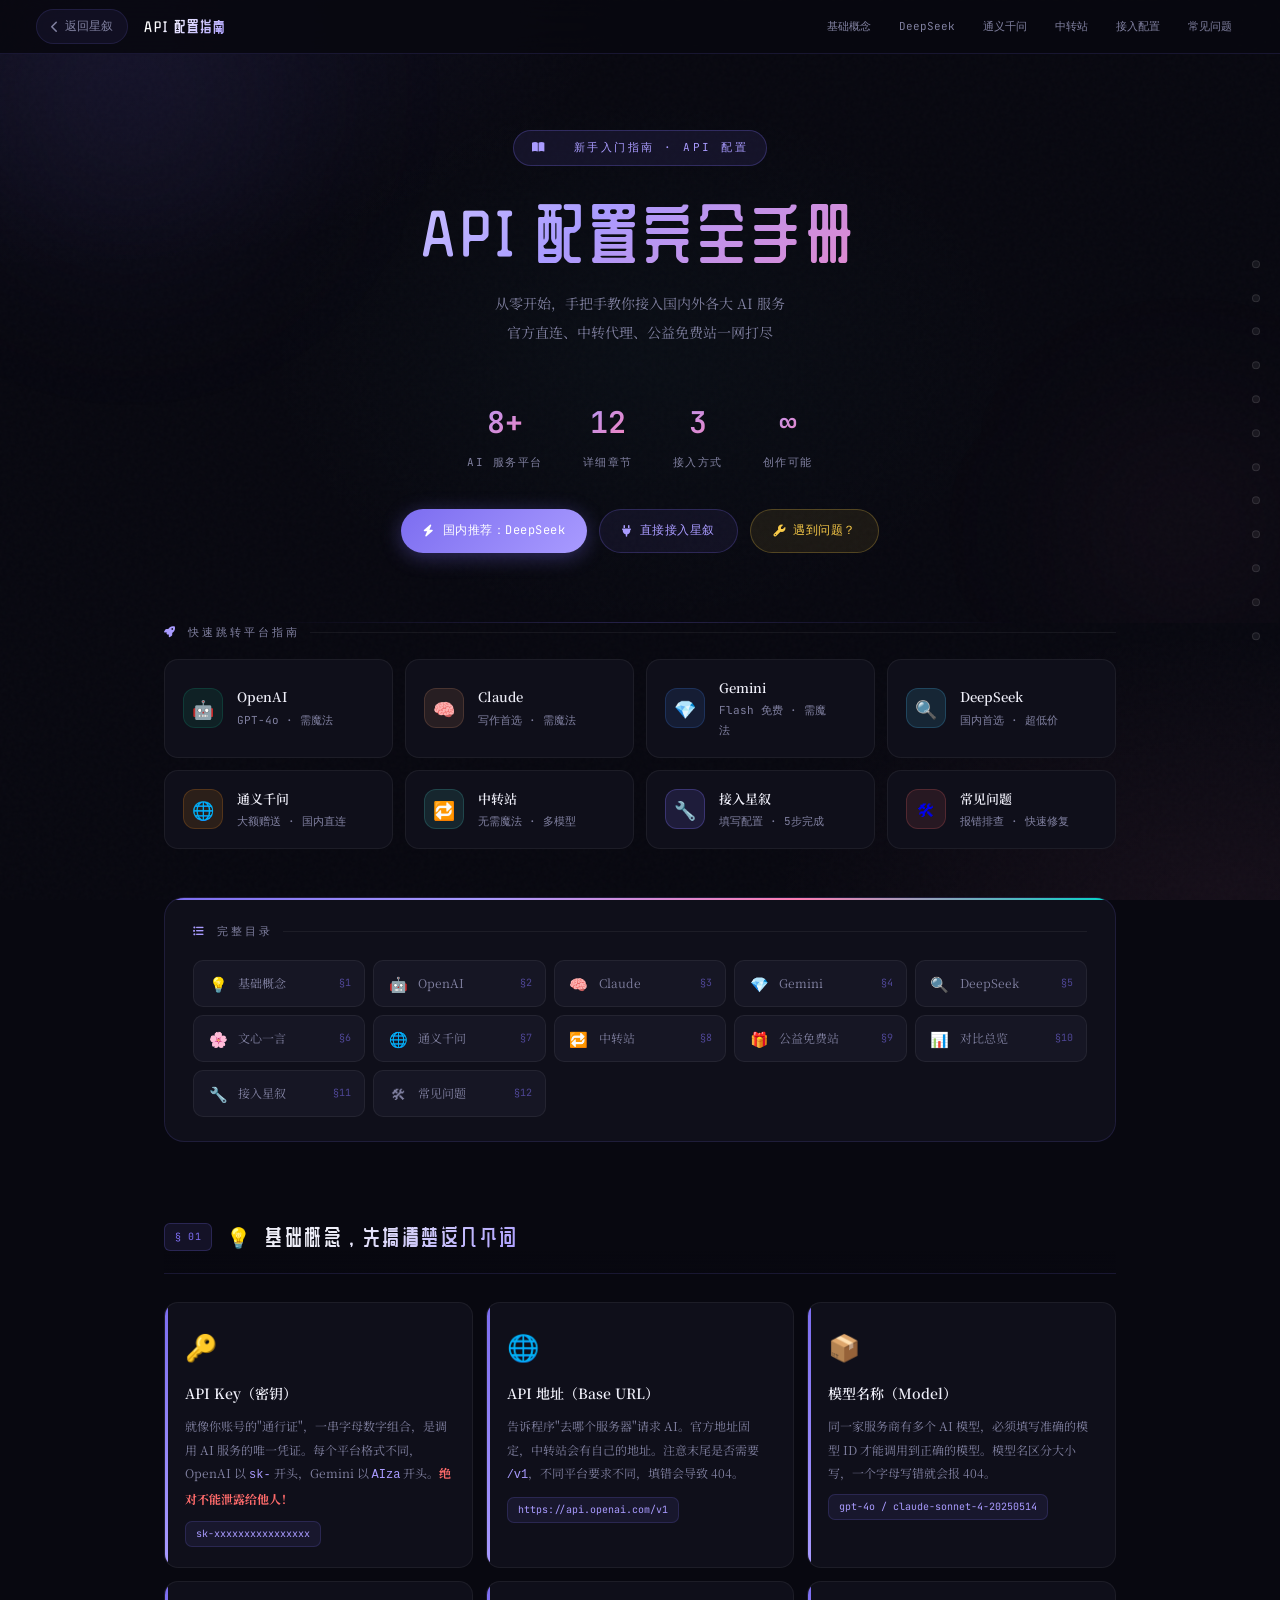
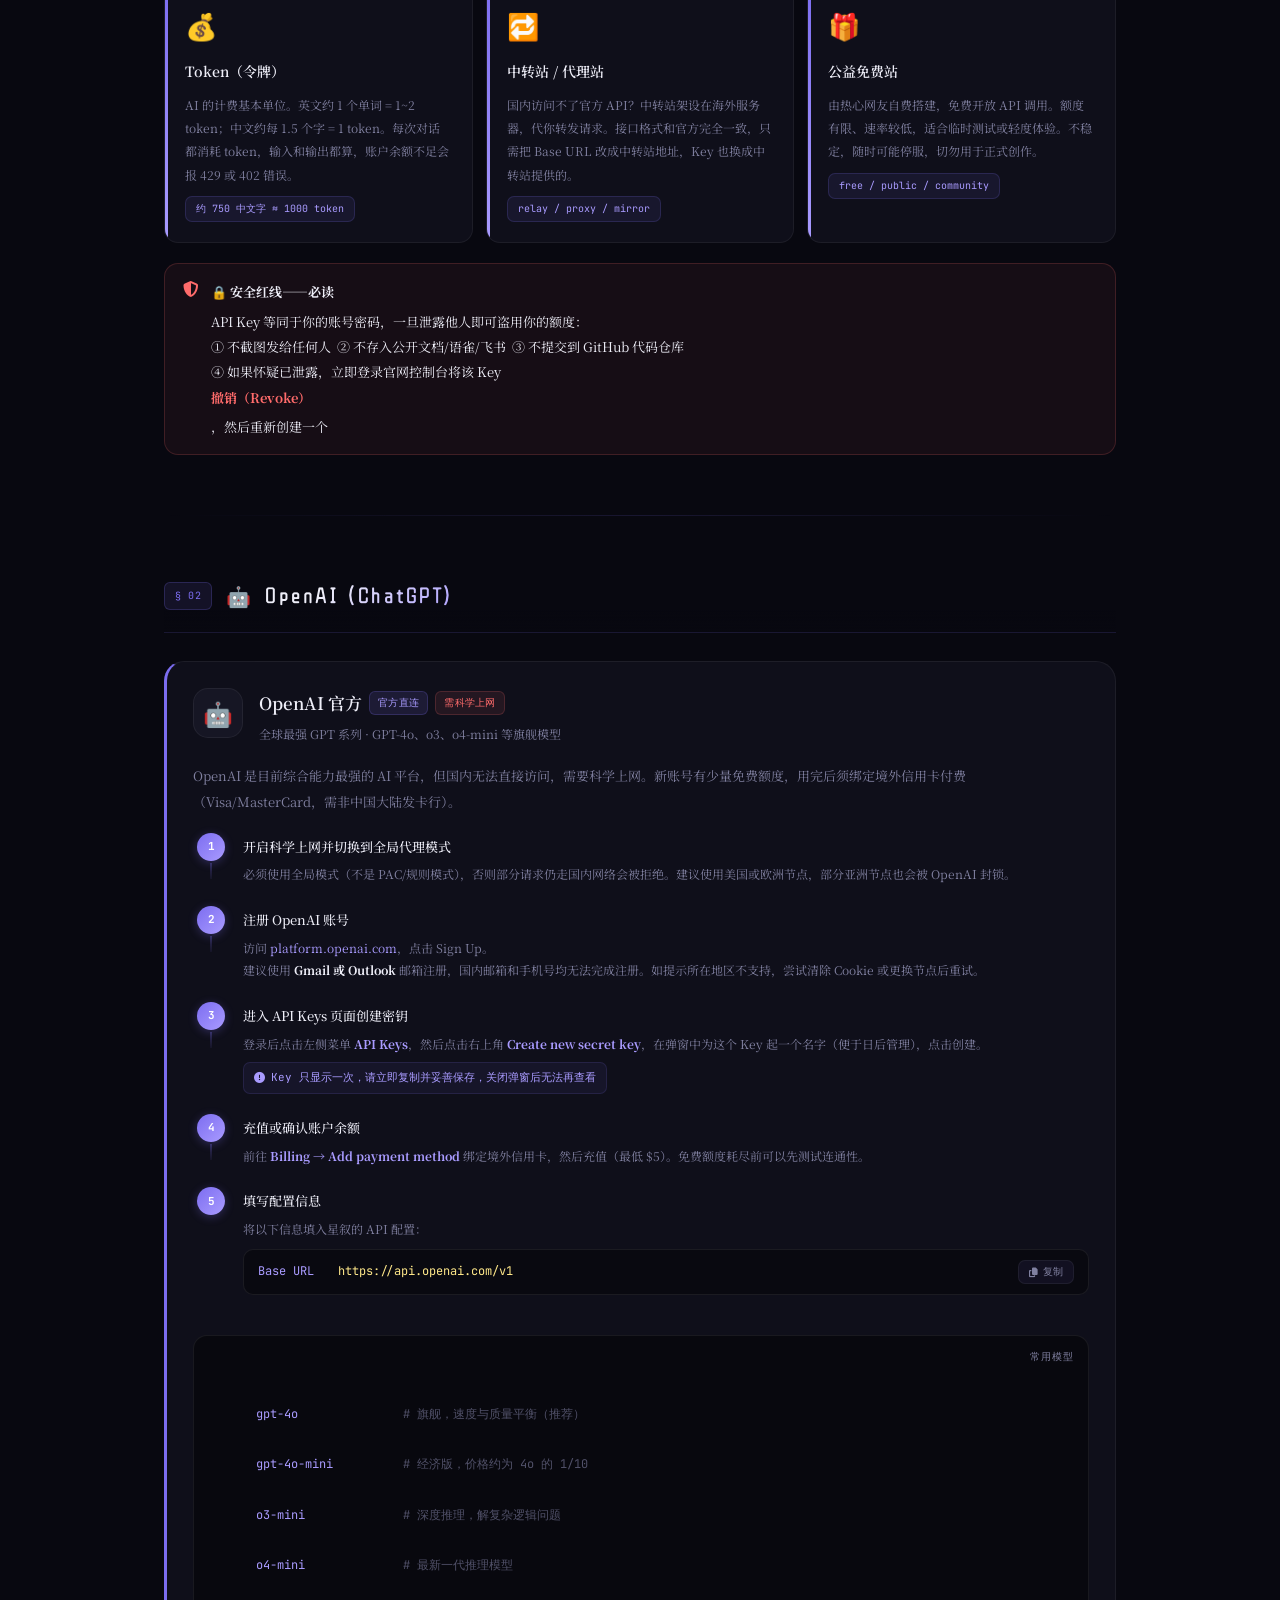
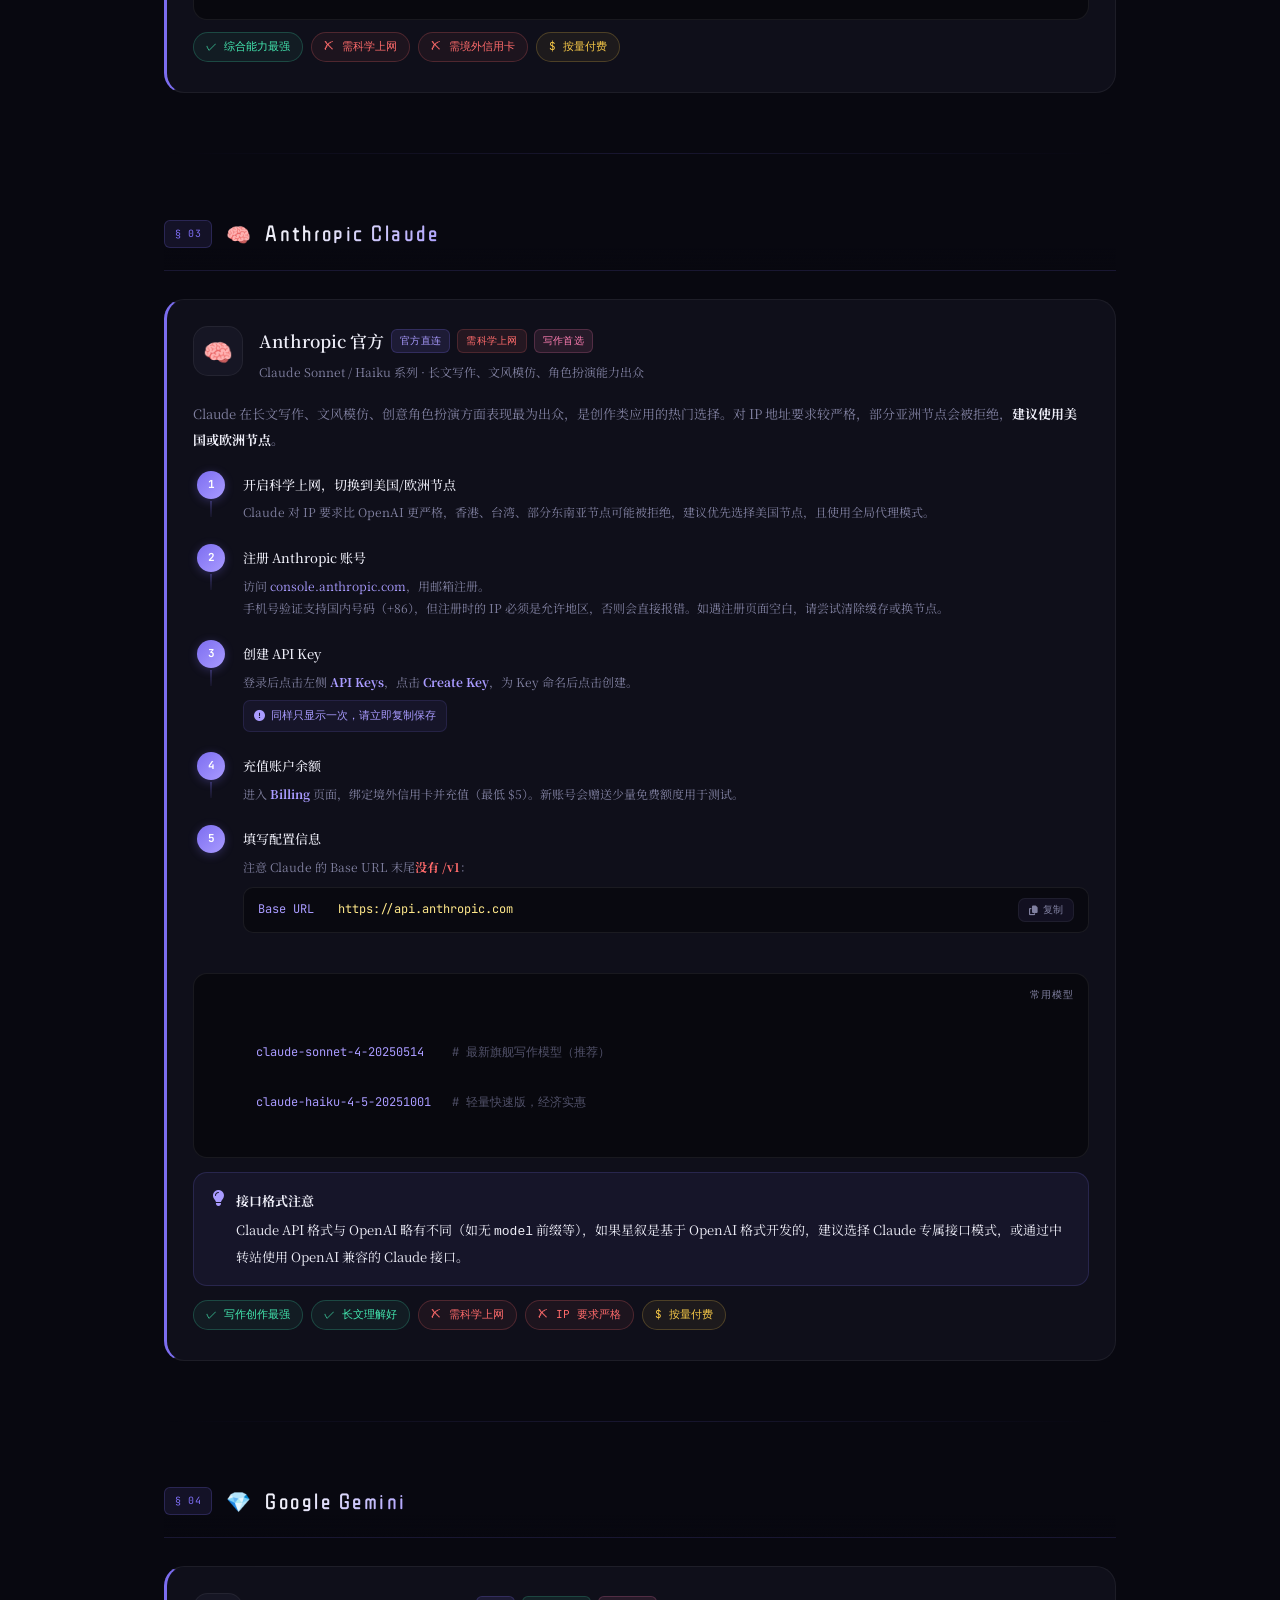
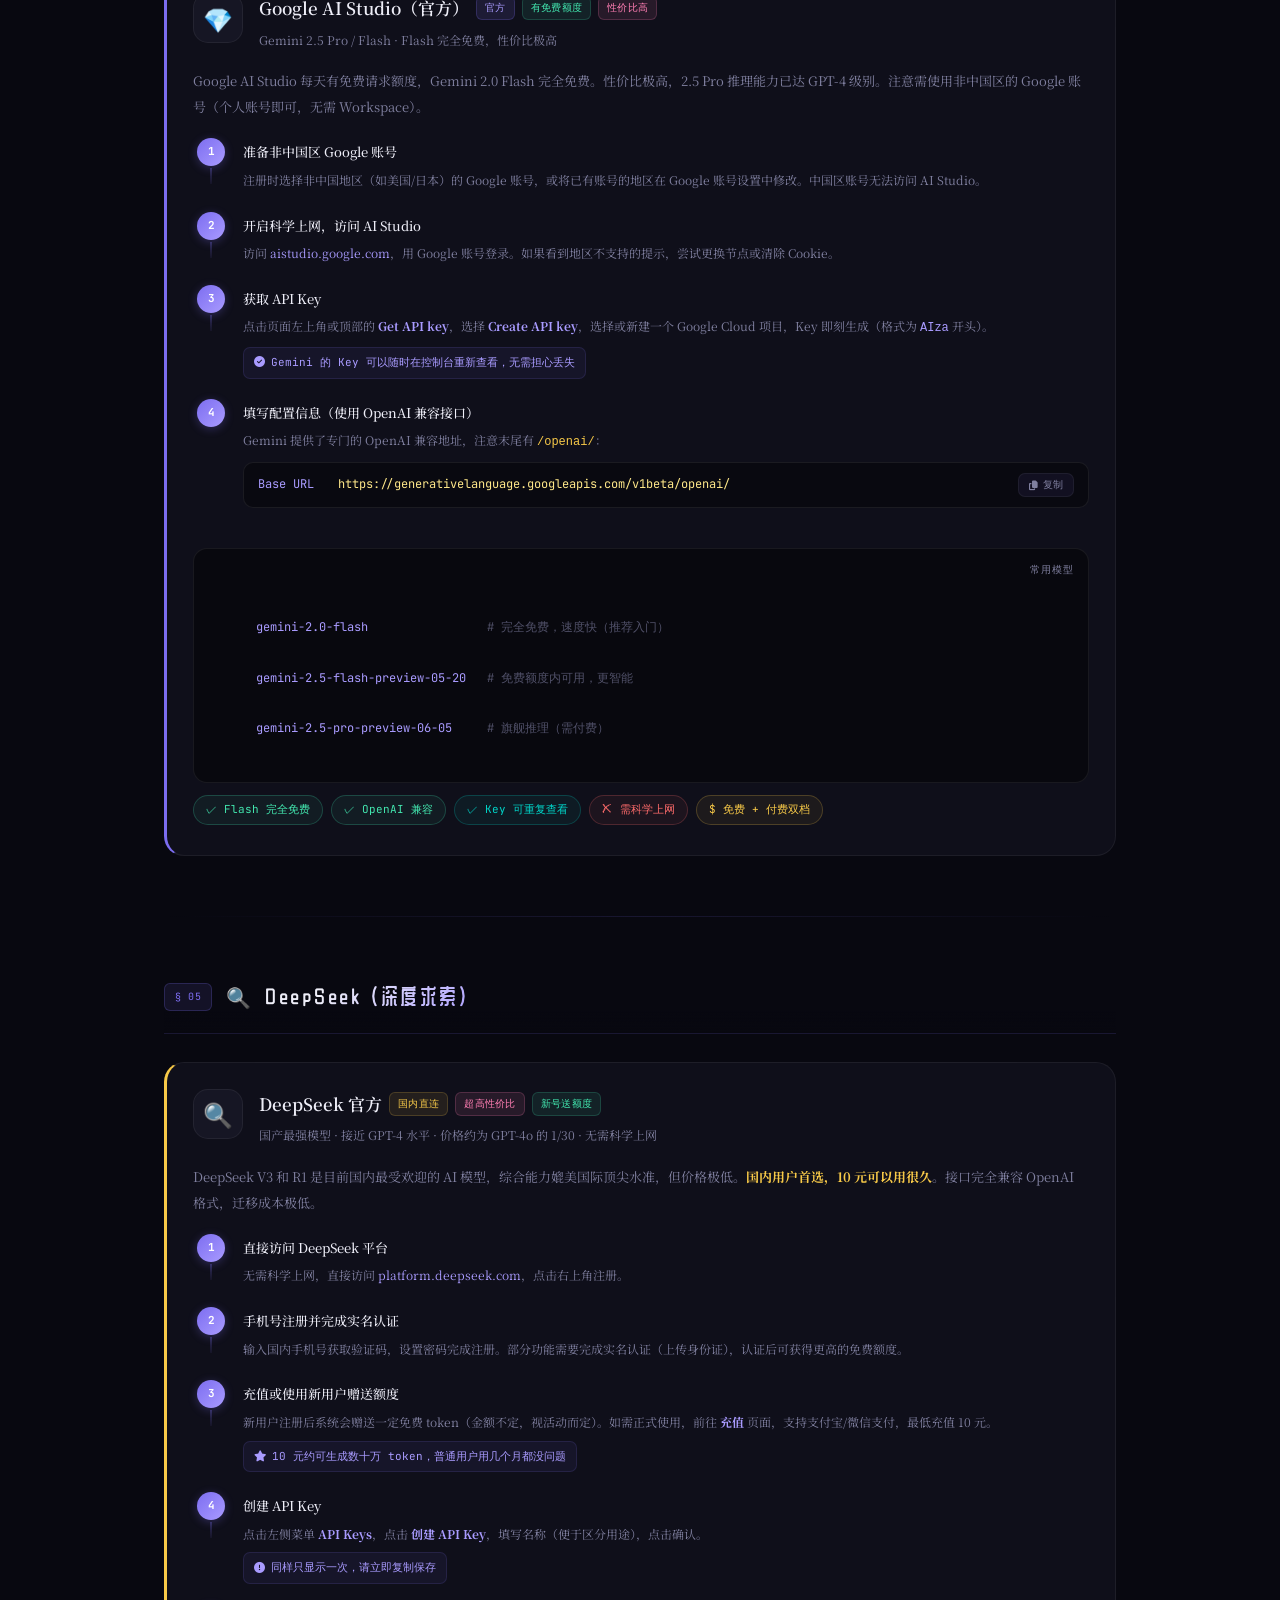
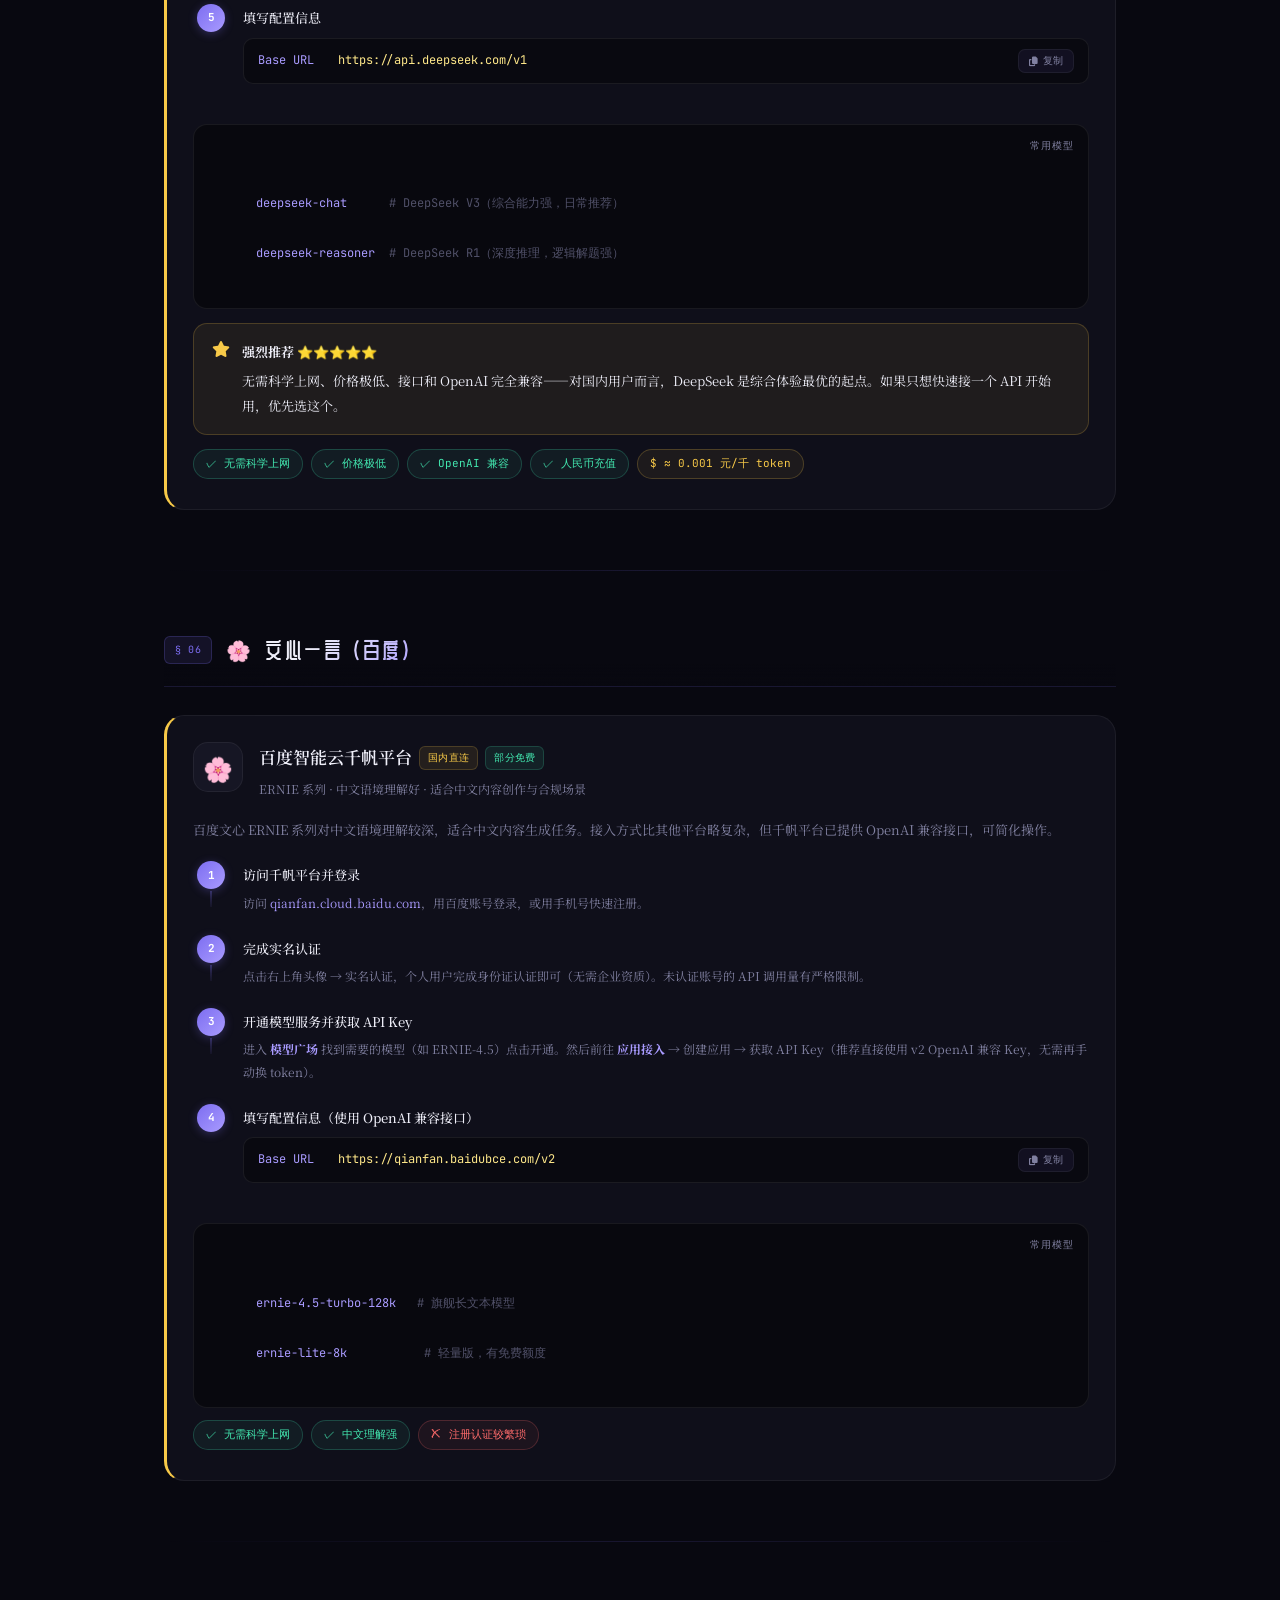
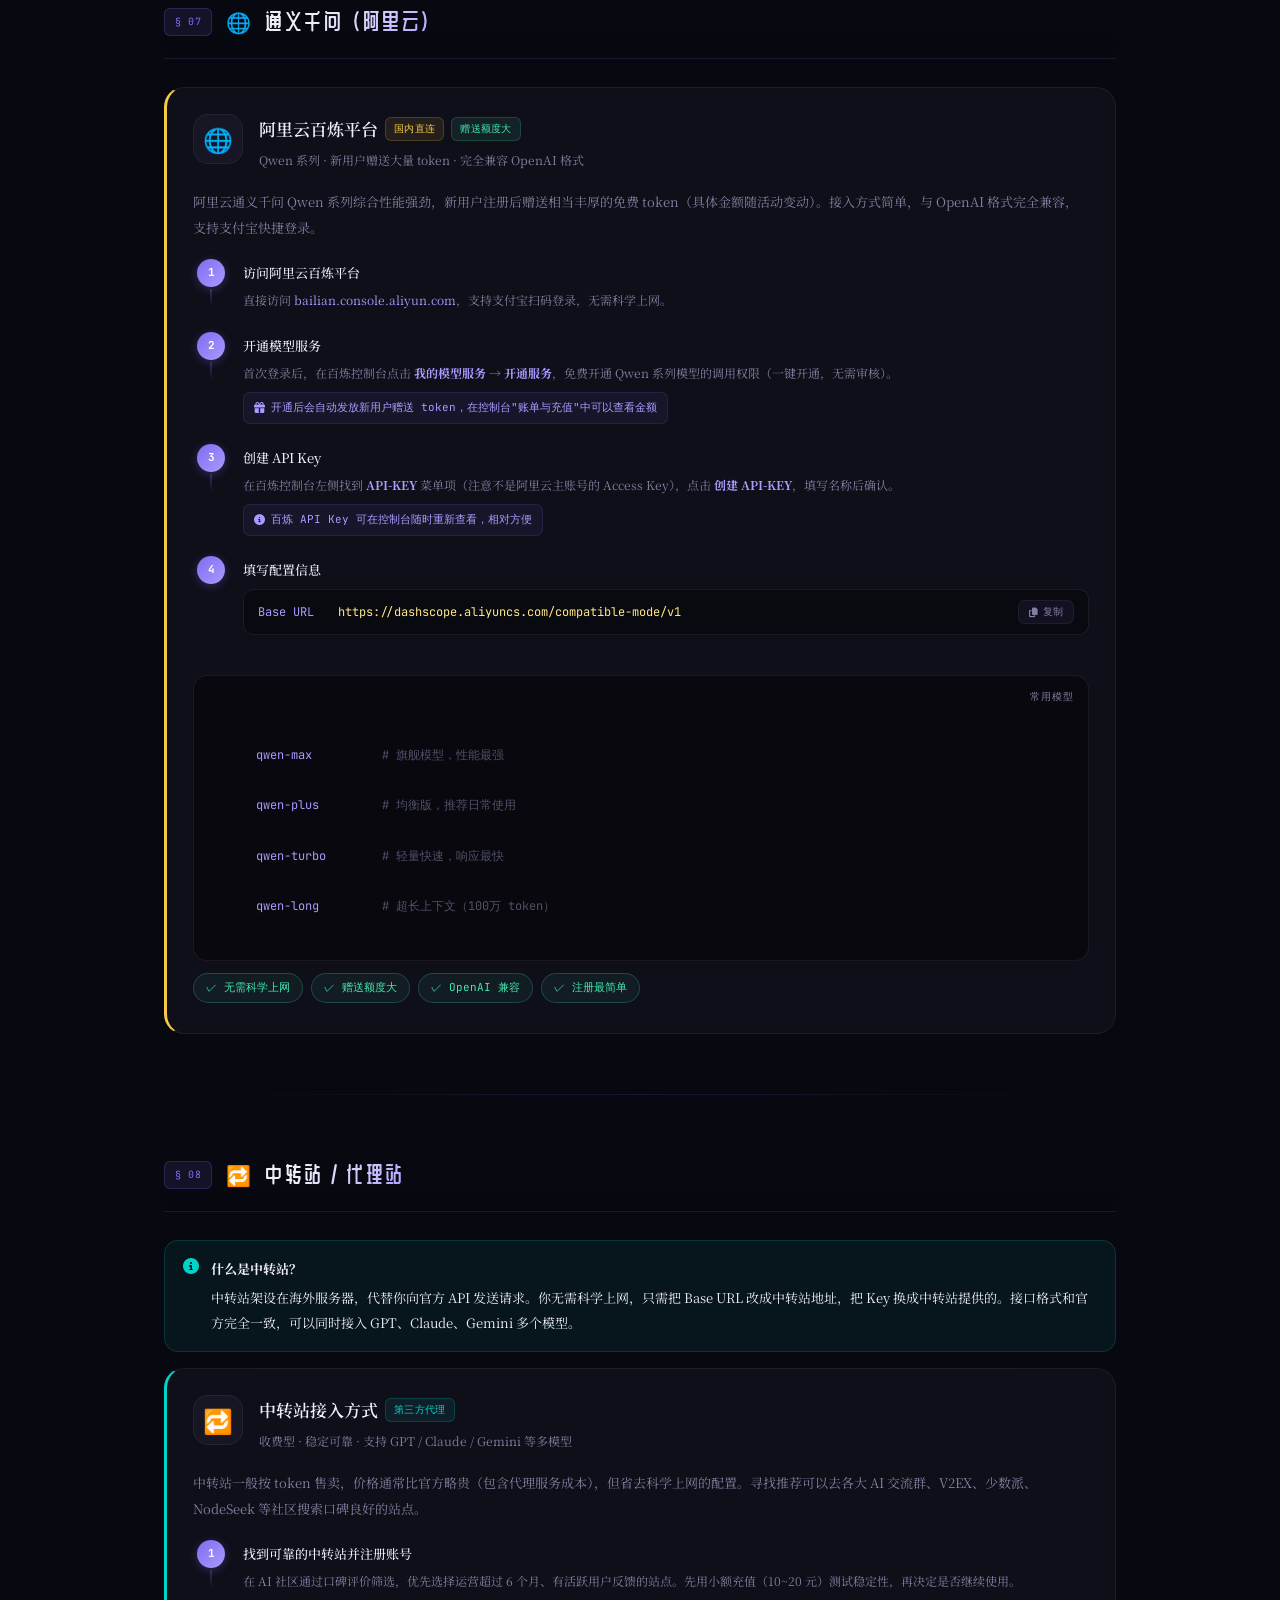
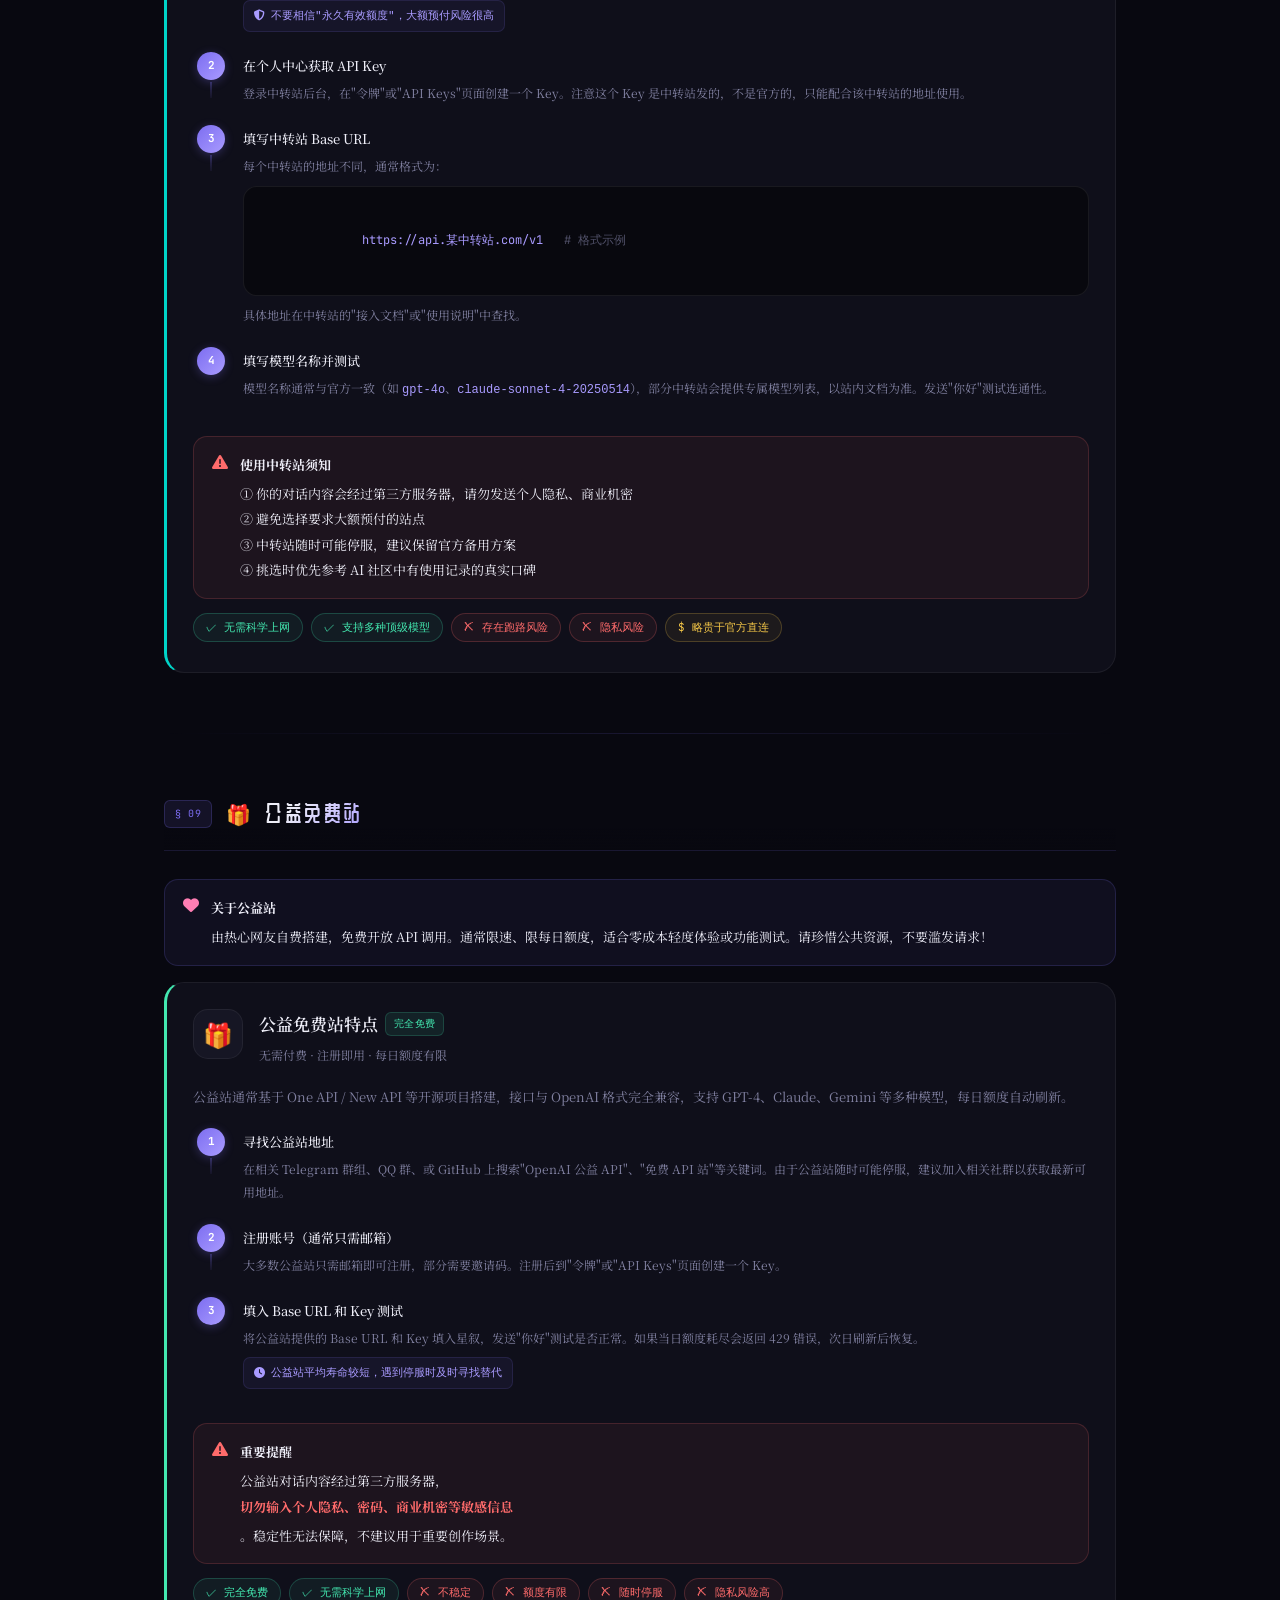
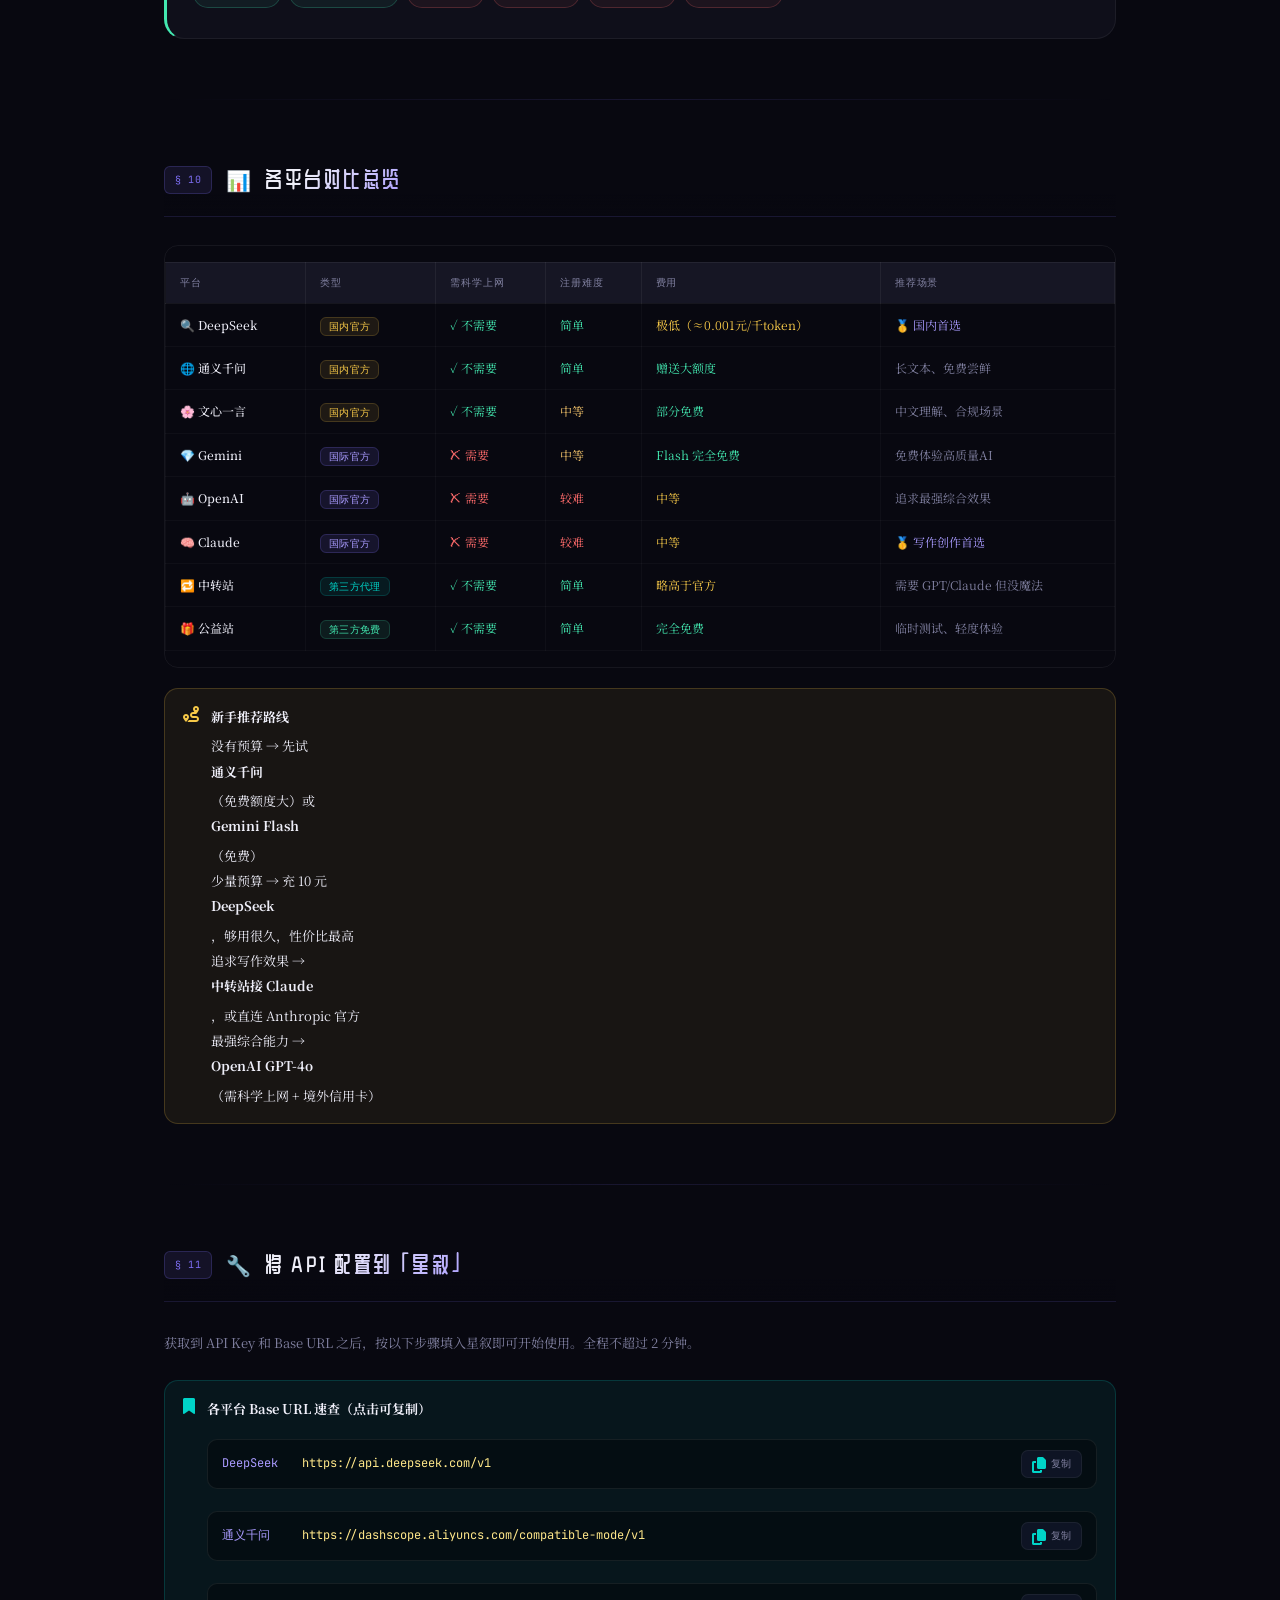
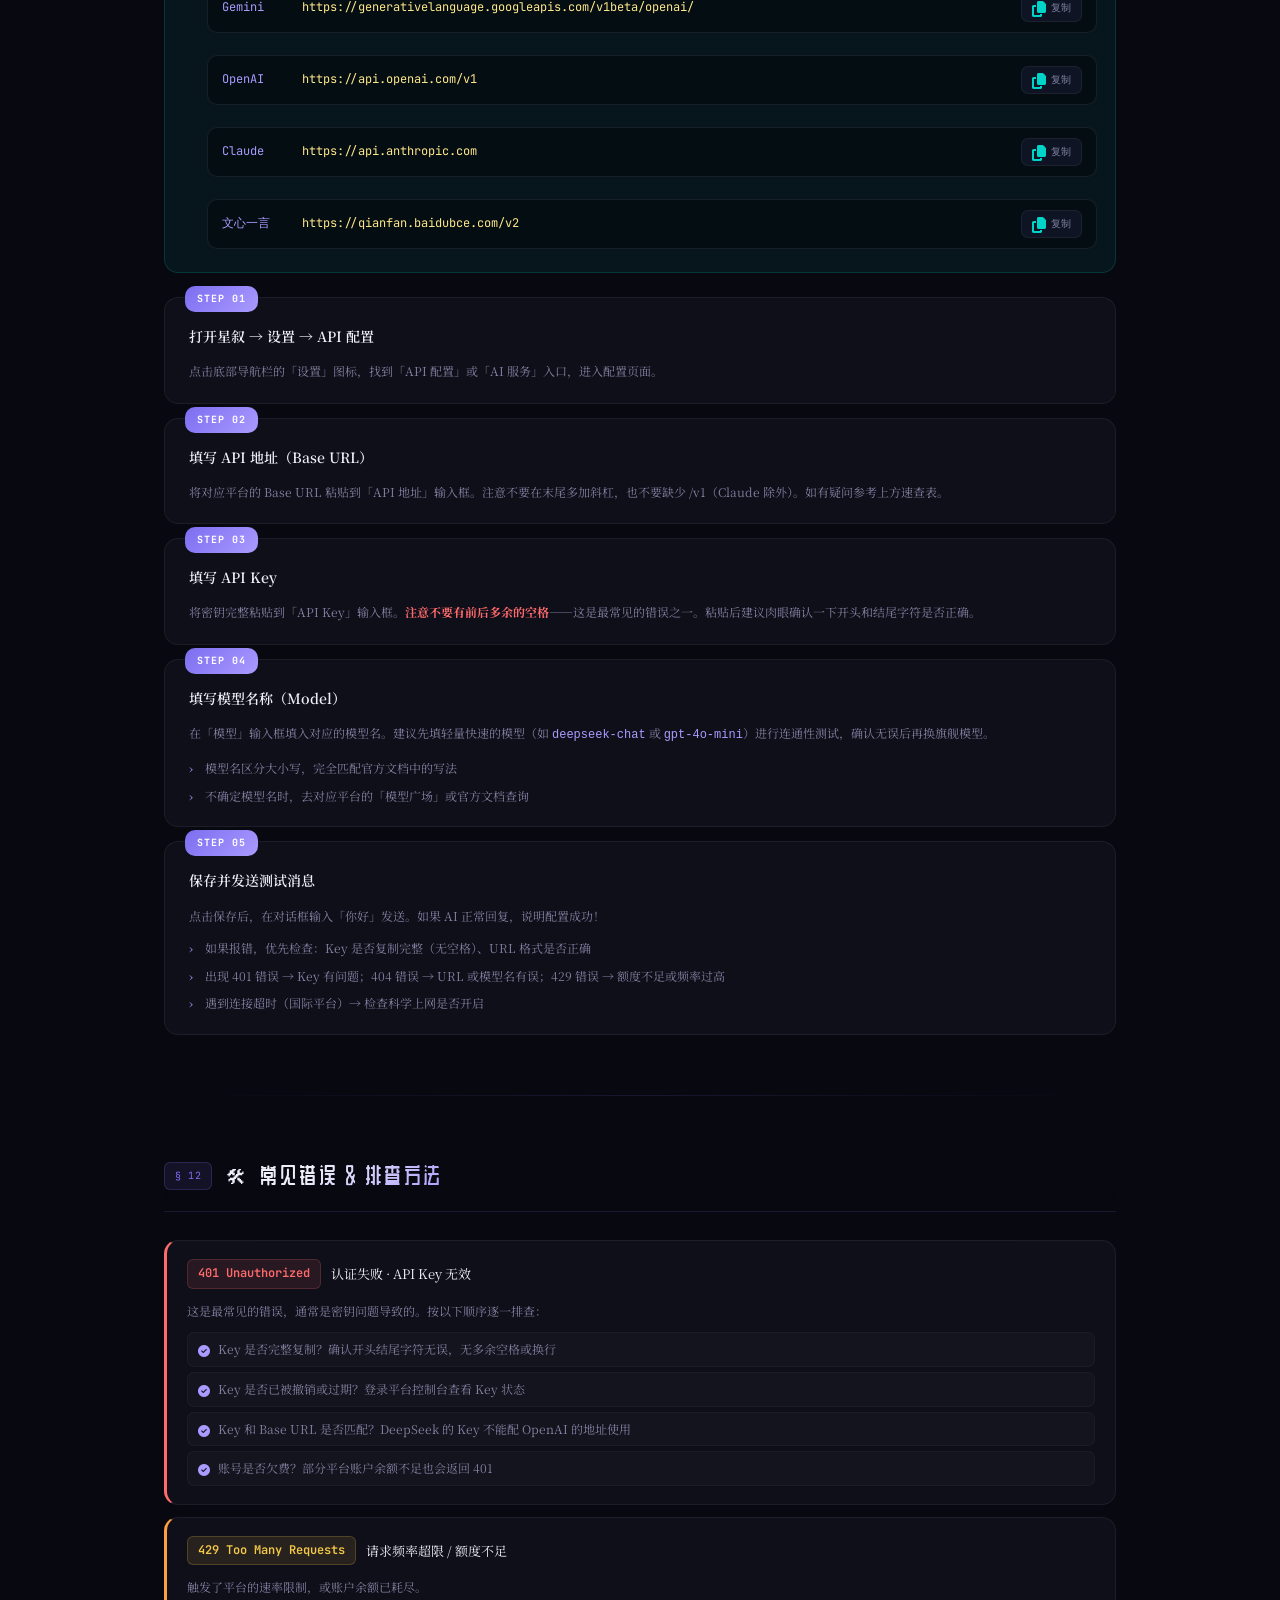
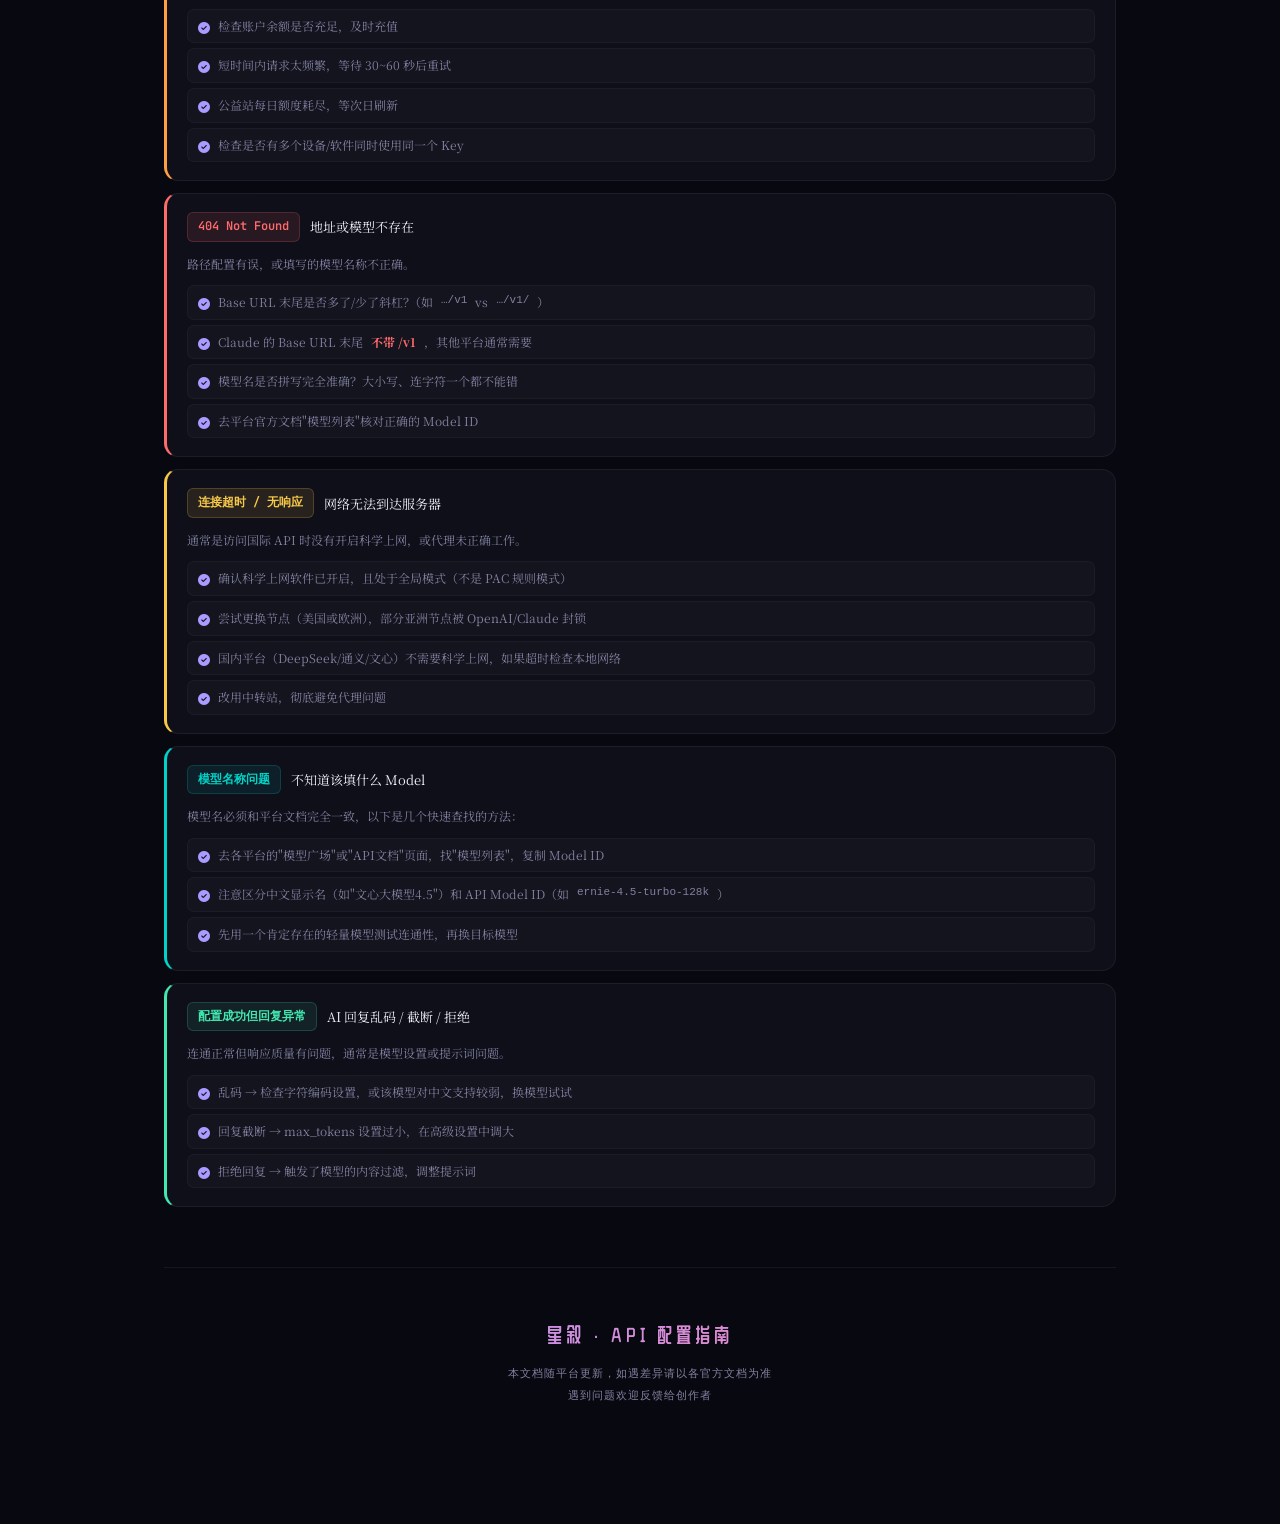
==== commit 6462252a: "Add files via upload" ====
--- a/api-guide.html
+++ b/api-guide.html
@@ -6,27 +6,42 @@
 <title>API 配置新手指南 · 星叙</title>
 <link rel="preconnect" href="https://fonts.googleapis.com">
 <link rel="preconnect" href="https://fonts.gstatic.com" crossorigin>
-<link href="https://fonts.googleapis.com/css2?family=ZCOOL+QingKe+HuangYou&family=Noto+Serif+SC:wght@400;600;700&family=JetBrains+Mono:wght@400;500&display=swap" rel="stylesheet">
+<link href="https://fonts.googleapis.com/css2?family=ZCOOL+QingKe+HuangYou&family=Noto+Serif+SC:wght@400;500;600;700&family=JetBrains+Mono:wght@400;500;600&display=swap" rel="stylesheet">
 <link rel="stylesheet" href="https://cdnjs.cloudflare.com/ajax/libs/font-awesome/6.5.1/css/all.min.css">
 <style>
+/* ===== Reset & Variables ===== */
 *{margin:0;padding:0;box-sizing:border-box;}
 :root{
-  --bg:#0a0a12;
-  --card:#14141f;
-  --card2:#1c1c2a;
-  --card3:#222233;
-  --accent:#6c5ce7;
-  --accent2:#a29bfe;
-  --accent3:#fd79a8;
-  --gold:#f9ca24;
-  --teal:#00cec9;
-  --green:#55efc4;
-  --red:#ff7675;
-  --text:#e8e8f0;
-  --text2:#8888a8;
-  --border:rgba(108,92,231,.18);
-  --border2:rgba(255,255,255,.07);
-  --glow:rgba(108,92,231,.25);
+  --bg:#080810;
+  --card:#0f0f1a;
+  --card2:#161624;
+  --card3:#1e1e30;
+  --card-hover:#1a1a28;
+  --accent:#7c6df0;
+  --accent2:#a99bff;
+  --accent3:#ff7eb3;
+  --accent4:#4ecdc4;
+  --gold:#f7c948;
+  --teal:#00d4c8;
+  --green:#43e8b0;
+  --red:#ff6b6b;
+  --orange:#ff9f43;
+  --text:#eeeef8;
+  --text2:#8080a0;
+  --text3:#5555708;
+  --border:rgba(124,109,240,.15);
+  --border2:rgba(255,255,255,.06);
+  --border3:rgba(255,255,255,.03);
+  --glow:rgba(124,109,240,.3);
+  --glow2:rgba(255,126,179,.15);
+  --radius-sm:8px;
+  --radius-md:14px;
+  --radius-lg:20px;
+  --radius-xl:28px;
+  --shadow-sm:0 2px 12px rgba(0,0,0,.3);
+  --shadow-md:0 8px 32px rgba(0,0,0,.4);
+  --shadow-lg:0 20px 60px rgba(0,0,0,.5);
+  --transition:.25s cubic-bezier(.4,0,.2,1);
 }
 
 html{scroll-behavior:smooth;}
@@ -37,460 +52,663 @@
   color:var(--text);
   line-height:1.8;
   overflow-x:hidden;
-}
-
-/* ===== 背景 ===== */
-body::before{
-  content:'';position:fixed;inset:0;z-index:-1;
+  font-size:14px;
+}
+
+/* ===== Background ===== */
+.bg-layer{
+  position:fixed;inset:0;z-index:-2;pointer-events:none;
   background:
-    radial-gradient(ellipse 80% 60% at 10% 0%,rgba(108,92,231,.1),transparent 55%),
-    radial-gradient(ellipse 60% 50% at 90% 100%,rgba(253,121,168,.06),transparent 50%),
-    radial-gradient(ellipse 50% 40% at 50% 50%,rgba(0,206,201,.03),transparent 60%);
-}
-
-/* ===== 噪点纹理 ===== */
-body::after{
-  content:'';position:fixed;inset:0;z-index:-1;
-  opacity:.025;
-  background-image:url("data:image/svg+xml,%3Csvg viewBox='0 0 256 256' xmlns='http://www.w3.org/2000/svg'%3E%3Cfilter id='noise'%3E%3CfeTurbulence type='fractalNoise' baseFrequency='0.9' numOctaves='4' stitchTiles='stitch'/%3E%3C/filter%3E%3Crect width='100%25' height='100%25' filter='url(%23noise)'/%3E%3C/svg%3E");
-  pointer-events:none;
-}
-
-/* ===== 顶部英雄区 ===== */
+    radial-gradient(ellipse 90% 70% at 5% -5%,rgba(124,109,240,.09),transparent 50%),
+    radial-gradient(ellipse 70% 60% at 95% 100%,rgba(255,126,179,.055),transparent 50%),
+    radial-gradient(ellipse 50% 50% at 50% 40%,rgba(78,205,196,.03),transparent 60%),
+    var(--bg);
+}
+.bg-noise{
+  position:fixed;inset:0;z-index:-1;pointer-events:none;opacity:.022;
+  background-image:url("data:image/svg+xml,%3Csvg viewBox='0 0 256 256' xmlns='http://www.w3.org/2000/svg'%3E%3Cfilter id='n'%3E%3CfeTurbulence type='fractalNoise' baseFrequency='.85' numOctaves='4' stitchTiles='stitch'/%3E%3C/filter%3E%3Crect width='100%25' height='100%25' filter='url(%23n)'/%3E%3C/svg%3E");
+}
+
+/* ===== Top Nav ===== */
+.desktop-nav{
+  display:none;
+  position:fixed;top:0;left:0;right:0;z-index:100;
+  background:rgba(8,8,16,.9);
+  backdrop-filter:blur(24px);-webkit-backdrop-filter:blur(24px);
+  border-bottom:1px solid var(--border);
+  padding:0 36px;
+  align-items:center;justify-content:space-between;
+  height:54px;
+}
+.nav-left{display:flex;align-items:center;gap:16px;}
+.desktop-nav-back{
+  display:flex;align-items:center;gap:6px;
+  padding:6px 14px;border-radius:20px;
+  border:1px solid var(--border);background:rgba(124,109,240,.07);
+  color:var(--text2);font-size:12px;text-decoration:none;
+  transition:var(--transition);font-family:'JetBrains Mono',monospace;
+}
+.desktop-nav-back:hover{border-color:var(--accent);color:var(--accent2);background:rgba(124,109,240,.12);}
+.desktop-nav-logo{
+  font-family:'ZCOOL QingKe HuangYou',sans-serif;
+  font-size:15px;letter-spacing:2px;
+  background:linear-gradient(135deg,#fff 20%,var(--accent2));
+  -webkit-background-clip:text;-webkit-text-fill-color:transparent;background-clip:text;
+}
+.desktop-nav-toc{
+  display:flex;align-items:center;gap:4px;font-size:12px;
+}
+.desktop-nav-toc a{
+  color:var(--text2);text-decoration:none;padding:5px 11px;
+  border-radius:8px;transition:var(--transition);white-space:nowrap;
+  font-family:'JetBrains Mono',monospace;font-size:11px;
+  border:1px solid transparent;
+}
+.desktop-nav-toc a:hover{color:var(--accent2);background:rgba(124,109,240,.1);border-color:var(--border);}
+.desktop-nav-toc a.active{color:var(--accent2);background:rgba(124,109,240,.1);border-color:var(--border);}
+@media(min-width:960px){
+  .desktop-nav{display:flex;}
+  .hero{padding-top:130px!important;}
+  .toc{margin-top:24px;}
+  .container{max-width:1000px;}
+  .section-hdr{top:54px;}
+}
+
+/* ===== Progress Bar ===== */
+.progress-bar{
+  position:fixed;top:0;left:0;height:2px;z-index:200;
+  background:linear-gradient(90deg,var(--accent),var(--accent2),var(--accent3));
+  width:0%;transition:width .1s linear;
+  box-shadow:0 0 10px var(--glow);
+}
+
+/* ===== Quick Access Float ===== */
+.quick-panel{
+  position:fixed;right:20px;top:50%;transform:translateY(-50%);
+  z-index:90;display:none;flex-direction:column;gap:6px;
+  align-items:flex-end;
+}
+.quick-item{
+  display:flex;align-items:center;gap:10px;
+  cursor:pointer;
+  transition:var(--transition);
+}
+.quick-dot{
+  width:8px;height:8px;border-radius:50%;
+  background:var(--border2);border:1px solid rgba(255,255,255,.1);
+  transition:var(--transition);flex-shrink:0;
+}
+.quick-label{
+  font-size:11px;color:var(--text2);
+  font-family:'JetBrains Mono',monospace;
+  background:rgba(8,8,16,.85);border:1px solid var(--border);
+  padding:3px 10px;border-radius:6px;
+  opacity:0;transform:translateX(8px);
+  transition:var(--transition);
+  white-space:nowrap;pointer-events:none;
+}
+.quick-item:hover .quick-label{opacity:1;transform:translateX(0);}
+.quick-item:hover .quick-dot{background:var(--accent2);box-shadow:0 0 8px var(--glow);width:10px;height:10px;}
+.quick-item.active .quick-dot{background:var(--accent);box-shadow:0 0 10px var(--glow);width:10px;height:10px;}
+@media(min-width:1180px){.quick-panel{display:flex;}}
+
+/* ===== Hero ===== */
 .hero{
   position:relative;
-  padding:80px 40px 60px;
+  padding:90px 40px 70px;
   text-align:center;
   overflow:hidden;
 }
 .hero-badge{
   display:inline-flex;align-items:center;gap:8px;
-  padding:6px 16px;border-radius:30px;
-  background:rgba(108,92,231,.12);border:1px solid rgba(108,92,231,.3);
-  font-size:12px;color:var(--accent2);letter-spacing:2px;
-  margin-bottom:24px;font-family:'JetBrains Mono',monospace;
+  padding:7px 18px;border-radius:30px;
+  background:rgba(124,109,240,.1);border:1px solid rgba(124,109,240,.28);
+  font-size:11px;color:var(--accent2);letter-spacing:2.5px;
+  margin-bottom:28px;font-family:'JetBrains Mono',monospace;
+  animation:fadeInDown .6s ease both;
 }
 .hero h1{
   font-family:'ZCOOL QingKe HuangYou',sans-serif;
-  font-size:clamp(32px,6vw,60px);font-weight:400;letter-spacing:4px;
-  background:linear-gradient(135deg,#fff 0%,var(--accent2) 40%,var(--accent3) 80%);
+  font-size:clamp(34px,6vw,64px);font-weight:400;letter-spacing:5px;
+  background:linear-gradient(140deg,#fff 0%,var(--accent2) 45%,var(--accent3) 85%);
   -webkit-background-clip:text;-webkit-text-fill-color:transparent;background-clip:text;
-  margin-bottom:16px;line-height:1.2;
+  margin-bottom:18px;line-height:1.2;
+  animation:fadeInDown .7s .1s ease both;
 }
 .hero-sub{
-  font-size:15px;color:var(--text2);max-width:560px;margin:0 auto 40px;
-  font-family:'Noto Serif SC',serif;line-height:2;
+  font-size:14px;color:var(--text2);max-width:580px;margin:0 auto 48px;
+  font-family:'Noto Serif SC',serif;line-height:2.1;
+  animation:fadeInDown .7s .2s ease both;
 }
 .hero-stats{
-  display:flex;justify-content:center;gap:32px;flex-wrap:wrap;
-}
-.hero-stat{
-  text-align:center;
-}
+  display:flex;justify-content:center;gap:40px;flex-wrap:wrap;
+  animation:fadeInDown .7s .3s ease both;
+}
+.hero-stat{text-align:center;}
 .hero-stat .num{
   font-family:'JetBrains Mono',monospace;
-  font-size:28px;font-weight:500;
+  font-size:30px;font-weight:600;
   background:linear-gradient(135deg,var(--accent2),var(--accent3));
   -webkit-background-clip:text;-webkit-text-fill-color:transparent;background-clip:text;
 }
-.hero-stat .label{font-size:11px;color:var(--text2);letter-spacing:1px;margin-top:4px;}
-
-/* ===== 浮动装饰线 ===== */
-.deco-line{
-  position:absolute;
-  background:linear-gradient(90deg,transparent,var(--accent),transparent);
-  height:1px;opacity:.3;
-}
+.hero-stat .label{font-size:11px;color:var(--text2);letter-spacing:1.5px;margin-top:4px;font-family:'JetBrains Mono',monospace;}
+
+/* hero quick-start buttons */
+.hero-actions{
+  display:flex;justify-content:center;gap:12px;flex-wrap:wrap;
+  margin-top:36px;
+  animation:fadeInDown .7s .4s ease both;
+}
+.hero-btn{
+  display:inline-flex;align-items:center;gap:8px;
+  padding:10px 22px;border-radius:24px;
+  font-size:12px;font-family:'JetBrains Mono',monospace;
+  text-decoration:none;cursor:pointer;
+  transition:var(--transition);border:none;
+  letter-spacing:.5px;
+}
+.hero-btn-primary{
+  background:linear-gradient(135deg,var(--accent),var(--accent2));
+  color:#fff;
+  box-shadow:0 4px 20px rgba(124,109,240,.35);
+}
+.hero-btn-primary:hover{transform:translateY(-2px);box-shadow:0 8px 30px rgba(124,109,240,.5);}
+.hero-btn-secondary{
+  background:rgba(124,109,240,.08);
+  color:var(--accent2);
+  border:1px solid rgba(124,109,240,.25);
+}
+.hero-btn-secondary:hover{background:rgba(124,109,240,.15);border-color:var(--accent);transform:translateY(-1px);}
+.hero-btn-gold{
+  background:rgba(247,201,72,.08);
+  color:var(--gold);
+  border:1px solid rgba(247,201,72,.25);
+}
+.hero-btn-gold:hover{background:rgba(247,201,72,.15);border-color:var(--gold);transform:translateY(-1px);}
+
+.hero-orb{position:absolute;border-radius:50%;filter:blur(80px);pointer-events:none;}
+.deco-line{position:absolute;background:linear-gradient(90deg,transparent,var(--accent),transparent);height:1px;opacity:.25;}
 .deco-line.h{width:60%;left:20%;bottom:0;}
-.hero-orb{
-  position:absolute;border-radius:50%;filter:blur(60px);pointer-events:none;
-}
-
-/* ===== 目录 ===== */
-.toc{
-  max-width:900px;margin:0 auto 60px;padding:0 24px;
-}
+
+/* ===== 快捷入口卡片 ===== */
+.quickstart{
+  max-width:1000px;margin:0 auto 48px;padding:0 24px;
+}
+.quickstart-title{
+  font-size:11px;color:var(--text2);letter-spacing:3px;
+  font-family:'JetBrains Mono',monospace;margin-bottom:16px;
+  display:flex;align-items:center;gap:10px;
+}
+.quickstart-title::after{content:'';flex:1;height:1px;background:var(--border2);}
+.quickstart-grid{
+  display:grid;
+  grid-template-columns:repeat(auto-fill,minmax(200px,1fr));
+  gap:12px;
+}
+.qs-card{
+  background:var(--card);border:1px solid var(--border2);border-radius:var(--radius-md);
+  padding:16px 18px;
+  display:flex;align-items:center;gap:14px;
+  cursor:pointer;text-decoration:none;
+  transition:var(--transition);
+  position:relative;overflow:hidden;
+}
+.qs-card::before{
+  content:'';position:absolute;inset:0;
+  background:linear-gradient(135deg,transparent,rgba(124,109,240,.04));
+  opacity:0;transition:var(--transition);
+}
+.qs-card:hover{border-color:var(--accent);background:var(--card-hover);transform:translateY(-2px);box-shadow:var(--shadow-sm);}
+.qs-card:hover::before{opacity:1;}
+.qs-icon{
+  width:40px;height:40px;border-radius:12px;
+  display:flex;align-items:center;justify-content:center;
+  font-size:18px;flex-shrink:0;
+}
+.qs-text{}
+.qs-name{font-size:13px;font-weight:600;color:var(--text);font-family:'Noto Serif SC',serif;}
+.qs-desc{font-size:11px;color:var(--text2);margin-top:2px;font-family:'JetBrains Mono',monospace;}
+.qs-arrow{margin-left:auto;font-size:11px;color:var(--text2);opacity:0;transition:var(--transition);}
+.qs-card:hover .qs-arrow{opacity:1;transform:translateX(3px);}
+
+/* 平台快捷入口专属颜色 */
+.qs-openai .qs-icon{background:rgba(16,163,127,.12);border:1px solid rgba(16,163,127,.2);}
+.qs-claude .qs-icon{background:rgba(210,140,100,.12);border:1px solid rgba(210,140,100,.2);}
+.qs-gemini .qs-icon{background:rgba(66,133,244,.12);border:1px solid rgba(66,133,244,.2);}
+.qs-deepseek .qs-icon{background:rgba(78,200,255,.12);border:1px solid rgba(78,200,255,.2);}
+.qs-qwen .qs-icon{background:rgba(247,147,30,.12);border:1px solid rgba(247,147,30,.2);}
+.qs-relay .qs-icon{background:rgba(78,205,196,.12);border:1px solid rgba(78,205,196,.2);}
+.qs-setup .qs-icon{background:rgba(124,109,240,.15);border:1px solid rgba(124,109,240,.3);}
+.qs-trouble .qs-icon{background:rgba(255,107,107,.1);border:1px solid rgba(255,107,107,.2);}
+
+/* ===== TOC ===== */
+.toc{max-width:1000px;margin:0 auto 56px;padding:0 24px;}
 .toc-card{
-  background:var(--card);border:1px solid var(--border);border-radius:20px;
-  padding:28px 32px;
-  position:relative;overflow:hidden;
+  background:var(--card);border:1px solid var(--border);border-radius:var(--radius-lg);
+  padding:24px 28px;position:relative;overflow:hidden;
 }
 .toc-card::before{
   content:'';position:absolute;top:0;left:0;right:0;height:2px;
-  background:linear-gradient(90deg,var(--accent),var(--accent2),var(--accent3));
+  background:linear-gradient(90deg,var(--accent),var(--accent2),var(--accent3),var(--teal));
 }
 .toc-title{
-  font-size:13px;color:var(--text2);letter-spacing:3px;
-  font-family:'JetBrains Mono',monospace;margin-bottom:20px;
+  font-size:11px;color:var(--text2);letter-spacing:3px;
+  font-family:'JetBrains Mono',monospace;margin-bottom:18px;
   display:flex;align-items:center;gap:10px;
 }
-.toc-title::after{content:'';flex:1;height:1px;background:var(--border);}
-.toc-grid{
-  display:grid;grid-template-columns:repeat(auto-fill,minmax(150px,1fr));gap:10px;
-}
+.toc-title::after{content:'';flex:1;height:1px;background:var(--border2);}
+.toc-grid{display:grid;grid-template-columns:repeat(auto-fill,minmax(148px,1fr));gap:8px;}
 .toc-item{
-  display:flex;align-items:center;gap:10px;
-  padding:10px 14px;border-radius:12px;
+  display:flex;align-items:center;gap:9px;
+  padding:9px 13px;border-radius:10px;
   background:var(--card2);border:1px solid var(--border2);
-  text-decoration:none;color:var(--text2);font-size:13px;
-  transition:all .25s;cursor:pointer;
-}
-.toc-item:hover{color:var(--accent2);border-color:var(--accent);background:rgba(108,92,231,.08);}
-.toc-item .toc-icon{font-size:16px;width:24px;text-align:center;flex-shrink:0;}
-.toc-item .toc-num{
-  font-family:'JetBrains Mono',monospace;font-size:10px;
-  color:var(--accent);opacity:.6;margin-left:auto;
-}
-
-/* ===== 主容器 ===== */
-.container{max-width:900px;margin:0 auto;padding:0 24px 80px;}
-
-/* ===== 章节标题 ===== */
-.section{margin-bottom:56px;}
+  text-decoration:none;color:var(--text2);font-size:12px;
+  transition:var(--transition);cursor:pointer;
+  font-family:'Noto Serif SC',serif;
+}
+.toc-item:hover{color:var(--accent2);border-color:var(--accent);background:rgba(124,109,240,.08);}
+.toc-item.active{color:var(--accent2);border-color:var(--accent);background:rgba(124,109,240,.08);}
+.toc-icon{font-size:15px;width:22px;text-align:center;flex-shrink:0;}
+.toc-num{font-family:'JetBrains Mono',monospace;font-size:10px;color:var(--accent);opacity:.55;margin-left:auto;}
+
+/* ===== Container ===== */
+.container{max-width:1000px;margin:0 auto;padding:0 24px 100px;}
+
+/* ===== Section Header ===== */
+.section{margin-bottom:60px;scroll-margin-top:80px;}
 .section-hdr{
-  display:flex;align-items:center;gap:16px;
-  margin-bottom:24px;padding-bottom:16px;
+  display:flex;align-items:center;gap:14px;
+  margin-bottom:28px;padding:16px 0 16px;
   border-bottom:1px solid var(--border);
   position:sticky;top:0;z-index:10;
-  background:linear-gradient(180deg,var(--bg) 80%,transparent);
-  padding-top:16px;
+  background:linear-gradient(180deg,var(--bg) 70%,rgba(8,8,16,0));
+  padding-top:20px;
 }
 .section-num{
   font-family:'JetBrains Mono',monospace;
-  font-size:11px;color:var(--accent);
-  background:rgba(108,92,231,.1);border:1px solid rgba(108,92,231,.25);
-  padding:4px 10px;border-radius:6px;white-space:nowrap;
+  font-size:10px;color:var(--accent);
+  background:rgba(124,109,240,.1);border:1px solid rgba(124,109,240,.22);
+  padding:4px 10px;border-radius:6px;white-space:nowrap;letter-spacing:.5px;
 }
 .section-hdr h2{
   font-family:'ZCOOL QingKe HuangYou',sans-serif;
-  font-size:22px;font-weight:400;letter-spacing:2px;
-  background:linear-gradient(135deg,var(--text),var(--accent2));
+  font-size:22px;font-weight:400;letter-spacing:2.5px;
+  background:linear-gradient(135deg,var(--text) 30%,var(--accent2));
   -webkit-background-clip:text;-webkit-text-fill-color:transparent;background-clip:text;
 }
-.section-hdr .section-icon{font-size:20px;}
-
-/* ===== 概念卡片（基础概念） ===== */
-.concept-grid{display:grid;grid-template-columns:repeat(auto-fill,minmax(260px,1fr));gap:14px;}
+.section-icon{font-size:20px;line-height:1;}
+
+/* ===== Concept Grid ===== */
+.concept-grid{display:grid;grid-template-columns:repeat(auto-fill,minmax(270px,1fr));gap:13px;}
 .concept-card{
-  background:var(--card);border:1px solid var(--border2);border-radius:16px;
+  background:var(--card);border:1px solid var(--border2);border-radius:var(--radius-md);
   padding:20px;position:relative;overflow:hidden;
-  transition:all .3s;
-}
-.concept-card:hover{border-color:var(--accent);transform:translateY(-2px);}
+  transition:var(--transition);
+}
+.concept-card:hover{border-color:var(--accent);transform:translateY(-2px);box-shadow:var(--shadow-sm);}
 .concept-card::before{
   content:'';position:absolute;top:0;left:0;width:3px;height:100%;
   background:linear-gradient(180deg,var(--accent),var(--accent2));
-  border-radius:3px 0 0 3px;
-}
-.concept-icon{font-size:28px;margin-bottom:12px;}
-.concept-term{
-  font-size:15px;font-weight:600;color:var(--text);margin-bottom:8px;
-  font-family:'Noto Serif SC',serif;
-}
-.concept-desc{font-size:13px;color:var(--text2);line-height:1.9;}
+}
+.concept-icon{font-size:26px;margin-bottom:11px;}
+.concept-term{font-size:14px;font-weight:600;color:var(--text);margin-bottom:8px;}
+.concept-desc{font-size:12px;color:var(--text2);line-height:1.95;}
 .concept-tag{
   display:inline-block;margin-top:10px;
-  padding:3px 10px;border-radius:8px;font-size:10px;
+  padding:3px 10px;border-radius:7px;font-size:10px;
   font-family:'JetBrains Mono',monospace;
-  background:rgba(108,92,231,.1);color:var(--accent2);
-  border:1px solid rgba(108,92,231,.2);
-}
-
-/* ===== API 提供商卡片 ===== */
+  background:rgba(124,109,240,.09);color:var(--accent2);
+  border:1px solid rgba(124,109,240,.18);
+}
+
+/* ===== Provider Card ===== */
 .provider-card{
-  background:var(--card);border:1px solid var(--border2);border-radius:20px;
-  padding:24px;margin-bottom:16px;
+  background:var(--card);border:1px solid var(--border2);border-radius:var(--radius-lg);
+  padding:26px;margin-bottom:16px;
   position:relative;overflow:hidden;
-  transition:all .3s;
-  word-break:break-word;
-  overflow-wrap:anywhere;
-}
-.provider-card:hover{border-color:rgba(108,92,231,.4);box-shadow:0 8px 30px rgba(0,0,0,.3);}
+  transition:var(--transition);
+  word-break:break-word;overflow-wrap:anywhere;
+}
+.provider-card:hover{box-shadow:var(--shadow-md);}
 .provider-card.official{border-left:3px solid var(--accent);}
 .provider-card.relay{border-left:3px solid var(--teal);}
 .provider-card.free{border-left:3px solid var(--green);}
 .provider-card.domestic{border-left:3px solid var(--gold);}
 
-.provider-hdr{display:flex;align-items:flex-start;gap:16px;margin-bottom:16px;}
+.provider-hdr{display:flex;align-items:flex-start;gap:16px;margin-bottom:18px;}
 .provider-logo{
-  width:48px;height:48px;border-radius:14px;
+  width:50px;height:50px;border-radius:15px;
   display:flex;align-items:center;justify-content:center;
-  font-size:22px;flex-shrink:0;
+  font-size:24px;flex-shrink:0;
   background:var(--card2);border:1px solid var(--border2);
 }
 .provider-info{flex:1;min-width:0;}
-.provider-name{
-  font-size:17px;font-weight:600;color:var(--text);
-  display:flex;align-items:center;gap:8px;flex-wrap:wrap;
-}
+.provider-name{font-size:17px;font-weight:600;color:var(--text);display:flex;align-items:center;gap:7px;flex-wrap:wrap;}
 .provider-badge{
-  font-size:10px;padding:2px 8px;border-radius:6px;font-family:'JetBrains Mono',monospace;
-  font-weight:500;
-}
-.badge-official{background:rgba(108,92,231,.15);color:var(--accent2);border:1px solid rgba(108,92,231,.25);}
-.badge-relay{background:rgba(0,206,201,.1);color:var(--teal);border:1px solid rgba(0,206,201,.2);}
-.badge-free{background:rgba(85,239,196,.1);color:var(--green);border:1px solid rgba(85,239,196,.2);}
-.badge-domestic{background:rgba(249,202,36,.1);color:var(--gold);border:1px solid rgba(249,202,36,.2);}
-.badge-hot{background:rgba(253,121,168,.12);color:var(--accent3);border:1px solid rgba(253,121,168,.2);}
-.badge-warn{background:rgba(255,118,117,.1);color:var(--red);border:1px solid rgba(255,118,117,.2);}
-
-.provider-sub{font-size:12px;color:var(--text2);margin-top:4px;}
-
-.provider-body{font-size:13px;color:var(--text2);line-height:1.9;margin-bottom:16px;}
-
-/* 步骤列表 */
-.steps{list-style:none;display:flex;flex-direction:column;gap:8px;}
+  font-size:10px;padding:2px 8px;border-radius:6px;
+  font-family:'JetBrains Mono',monospace;font-weight:500;letter-spacing:.3px;
+}
+.badge-official{background:rgba(124,109,240,.13);color:var(--accent2);border:1px solid rgba(124,109,240,.22);}
+.badge-relay{background:rgba(0,212,200,.09);color:var(--teal);border:1px solid rgba(0,212,200,.18);}
+.badge-free{background:rgba(67,232,176,.09);color:var(--green);border:1px solid rgba(67,232,176,.18);}
+.badge-domestic{background:rgba(247,201,72,.09);color:var(--gold);border:1px solid rgba(247,201,72,.18);}
+.badge-hot{background:rgba(255,126,179,.1);color:var(--accent3);border:1px solid rgba(255,126,179,.2);}
+.badge-warn{background:rgba(255,107,107,.09);color:var(--red);border:1px solid rgba(255,107,107,.18);}
+.provider-sub{font-size:12px;color:var(--text2);margin-top:5px;}
+.provider-body{font-size:13px;color:var(--text2);line-height:2;margin-bottom:18px;}
+
+/* ===== 详细步骤列表 ===== */
+.steps-detailed{list-style:none;display:flex;flex-direction:column;gap:0;}
+.steps-detailed li{
+  display:flex;align-items:flex-start;gap:0;
+  position:relative;
+}
+.step-connector{
+  display:flex;flex-direction:column;align-items:center;
+  flex-shrink:0;width:36px;
+}
+.step-num{
+  width:28px;height:28px;border-radius:50%;
+  background:linear-gradient(135deg,var(--accent),var(--accent2));
+  display:flex;align-items:center;justify-content:center;
+  font-size:11px;font-weight:700;color:#fff;flex-shrink:0;
+  font-family:'JetBrains Mono',monospace;
+  box-shadow:0 2px 10px rgba(124,109,240,.3);
+  z-index:1;position:relative;
+}
+.step-line{
+  width:2px;flex:1;min-height:16px;
+  background:linear-gradient(180deg,rgba(124,109,240,.3),rgba(124,109,240,.06));
+  margin:2px 0;
+}
+.steps-detailed li:last-child .step-line{display:none;}
+.step-body{
+  flex:1;padding:2px 0 20px 14px;min-width:0;
+}
+.step-title{
+  font-size:13px;color:var(--text);font-weight:500;margin-bottom:5px;
+  font-family:'Noto Serif SC',serif;
+}
+.step-detail{
+  font-size:12px;color:var(--text2);line-height:1.9;
+}
+.step-detail a{color:var(--accent2);text-decoration:none;}
+.step-detail a:hover{text-decoration:underline;}
+.step-tip{
+  display:inline-flex;align-items:center;gap:6px;
+  margin-top:7px;padding:5px 10px;border-radius:7px;
+  background:rgba(124,109,240,.07);border:1px solid rgba(124,109,240,.14);
+  font-size:11px;color:var(--accent2);font-family:'JetBrains Mono',monospace;
+}
+
+/* ===== 旧步骤列表兼容 ===== */
+.steps{list-style:none;display:flex;flex-direction:column;gap:7px;}
 .steps li{
   display:flex;align-items:flex-start;gap:12px;
   padding:10px 14px;background:var(--card2);border-radius:10px;
-  font-size:13px;color:var(--text2);
+  font-size:12px;color:var(--text2);
   border:1px solid var(--border2);
-  word-break:break-all;
-  overflow-wrap:anywhere;
-  min-width:0;
-}
-.steps li code{
-  word-break:break-all;
-  overflow-wrap:anywhere;
-  display:inline-block;
-  max-width:100%;
-  font-size:11px;
-}
-.steps li a{
-  color:var(--accent2);
-  text-decoration:none;
-  word-break:break-all;
-  overflow-wrap:anywhere;
-}
-.step-num{
+  word-break:break-all;overflow-wrap:anywhere;
+  transition:var(--transition);
+}
+.steps li:hover{border-color:var(--border);background:var(--card3);}
+.steps li .step-num-old{
   width:22px;height:22px;border-radius:50%;
   background:linear-gradient(135deg,var(--accent),var(--accent2));
   display:flex;align-items:center;justify-content:center;
   font-size:10px;font-weight:700;color:#fff;flex-shrink:0;margin-top:1px;
   font-family:'JetBrains Mono',monospace;
 }
-.steps li a:hover{text-decoration:underline;}
-
-/* 代码块 */
+
+/* ===== 可复制代码块 ===== */
 .code-block{
-  background:rgba(0,0,0,.4);border:1px solid rgba(255,255,255,.06);
-  border-radius:12px;padding:14px 18px;
+  background:rgba(0,0,0,.45);border:1px solid rgba(255,255,255,.07);
+  border-radius:var(--radius-md);padding:16px 20px;
   font-family:'JetBrains Mono',monospace;font-size:12px;
-  color:#a8d8a8;line-height:2;margin:12px 0;
-  position:relative;
-  overflow-x:auto;
-  overflow-y:visible;
-  word-break:break-all;
-  white-space:pre-wrap;
+  color:#a0dba0;line-height:2.1;margin:12px 0;
+  position:relative;overflow-x:auto;
+  word-break:break-all;white-space:pre-wrap;
   max-width:100%;
-  box-sizing:border-box;
-}
-.code-block .val{
-  color:#ffeaa7;
-  word-break:break-all;
-  overflow-wrap:anywhere;
-  display:inline-block;
-  max-width:100%;
-}
-.code-block .code-label{
-  position:absolute;top:8px;right:12px;
-  font-size:10px;color:var(--text2);letter-spacing:1px;
 }
 .code-block .hl{color:var(--accent2);}
-.code-block .val{color:#ffeaa7;word-break:break-all;}
-.code-block .cmt{color:#636380;}
-
-/* 信息框 */
+.code-block .val{color:#ffe88a;word-break:break-all;overflow-wrap:anywhere;display:inline-block;max-width:100%;}
+.code-block .cmt{color:#505068;}
+.code-block .code-label{position:absolute;top:10px;right:14px;font-size:10px;color:var(--text2);letter-spacing:1px;}
+
+/* 可复制URL行 */
+.copy-row{
+  display:flex;align-items:center;gap:10px;
+  background:rgba(0,0,0,.35);border:1px solid rgba(255,255,255,.07);
+  border-radius:10px;padding:10px 14px;margin:8px 0;
+  font-family:'JetBrains Mono',monospace;font-size:12px;
+  transition:var(--transition);
+  overflow:hidden;
+}
+.copy-row:hover{border-color:var(--border);}
+.copy-row .cr-label{color:var(--accent2);flex-shrink:0;min-width:70px;}
+.copy-row .cr-val{
+  color:#ffe88a;flex:1;min-width:0;
+  overflow:hidden;text-overflow:ellipsis;white-space:nowrap;
+}
+.copy-btn{
+  display:flex;align-items:center;gap:5px;
+  padding:4px 10px;border-radius:7px;border:1px solid var(--border2);
+  background:rgba(124,109,240,.08);color:var(--text2);
+  font-size:10px;font-family:'JetBrains Mono',monospace;
+  cursor:pointer;transition:var(--transition);flex-shrink:0;
+  white-space:nowrap;
+}
+.copy-btn:hover{border-color:var(--accent);color:var(--accent2);background:rgba(124,109,240,.15);}
+.copy-btn.copied{border-color:var(--green);color:var(--green);background:rgba(67,232,176,.08);}
+
+/* ===== Info Boxes ===== */
 .info-box{
-  border-radius:12px;padding:14px 18px;margin:14px 0;
-  font-size:13px;line-height:1.9;
+  border-radius:var(--radius-md);padding:15px 18px;margin:14px 0;
+  font-size:13px;line-height:1.95;
   display:flex;align-items:flex-start;gap:12px;
-  word-break:break-word;
-  overflow-wrap:anywhere;
-  min-width:0;
-}
-.info-box .ib-content{
-  flex:1;
-  min-width:0;
-  overflow-wrap:anywhere;
-}
-.info-box.tip{background:rgba(108,92,231,.08);border:1px solid rgba(108,92,231,.2);}
-.info-box.warn{background:rgba(255,118,117,.08);border:1px solid rgba(255,118,117,.2);}
-.info-box.note{background:rgba(0,206,201,.08);border:1px solid rgba(0,206,201,.2);}
-.info-box.gold{background:rgba(249,202,36,.07);border:1px solid rgba(249,202,36,.2);}
+  word-break:break-word;overflow-wrap:anywhere;
+}
+.info-box.tip{background:rgba(124,109,240,.07);border:1px solid rgba(124,109,240,.18);}
+.info-box.warn{background:rgba(255,107,107,.06);border:1px solid rgba(255,107,107,.18);}
+.info-box.note{background:rgba(0,212,200,.07);border:1px solid rgba(0,212,200,.18);}
+.info-box.gold{background:rgba(247,201,72,.065);border:1px solid rgba(247,201,72,.2);}
+.info-box.green{background:rgba(67,232,176,.065);border:1px solid rgba(67,232,176,.18);}
 .info-box i{font-size:16px;margin-top:2px;flex-shrink:0;}
 .info-box.tip i{color:var(--accent2);}
 .info-box.warn i{color:var(--red);}
 .info-box.note i{color:var(--teal);}
 .info-box.gold i{color:var(--gold);}
+.info-box.green i{color:var(--green);}
+.info-box .ib-content{flex:1;min-width:0;}
 .info-box strong{color:var(--text);display:block;margin-bottom:4px;}
 
-/* 标签行 */
-.tag-row{display:flex;flex-wrap:wrap;gap:8px;margin:10px 0;}
+/* ===== 标签行 ===== */
+.tag-row{display:flex;flex-wrap:wrap;gap:8px;margin:12px 0 4px;}
 .tag-item{
   padding:4px 12px;border-radius:20px;font-size:11px;
   font-family:'JetBrains Mono',monospace;
   border:1px solid var(--border2);background:var(--card2);color:var(--text2);
 }
-.tag-item.green{border-color:rgba(85,239,196,.25);color:var(--green);background:rgba(85,239,196,.06);}
-.tag-item.red{border-color:rgba(255,118,117,.25);color:var(--red);background:rgba(255,118,117,.06);}
-.tag-item.gold{border-color:rgba(249,202,36,.25);color:var(--gold);background:rgba(249,202,36,.06);}
-.tag-item.purple{border-color:rgba(108,92,231,.3);color:var(--accent2);background:rgba(108,92,231,.08);}
-
-/* 对比表格 */
+.tag-item.green{border-color:rgba(67,232,176,.22);color:var(--green);background:rgba(67,232,176,.06);}
+.tag-item.red{border-color:rgba(255,107,107,.22);color:var(--red);background:rgba(255,107,107,.06);}
+.tag-item.gold{border-color:rgba(247,201,72,.22);color:var(--gold);background:rgba(247,201,72,.06);}
+.tag-item.purple{border-color:rgba(124,109,240,.28);color:var(--accent2);background:rgba(124,109,240,.07);}
+.tag-item.teal{border-color:rgba(0,212,200,.22);color:var(--teal);background:rgba(0,212,200,.06);}
+
+/* ===== 对比表格 ===== */
 .compare-table{width:100%;border-collapse:collapse;font-size:12px;margin:16px 0;}
 .compare-table th{
   background:var(--card2);color:var(--text2);
-  padding:10px 14px;text-align:left;
+  padding:11px 14px;text-align:left;
   border:1px solid var(--border2);
-  font-family:'JetBrains Mono',monospace;font-weight:500;letter-spacing:.5px;
-  font-size:11px;
+  font-family:'JetBrains Mono',monospace;font-weight:500;
+  font-size:10px;letter-spacing:.8px;
 }
 .compare-table td{
-  padding:10px 14px;border:1px solid rgba(255,255,255,.04);
-  color:var(--text2);vertical-align:top;line-height:1.7;
-}
-.compare-table tr:hover td{background:rgba(255,255,255,.02);}
+  padding:11px 14px;border:1px solid rgba(255,255,255,.03);
+  color:var(--text2);vertical-align:middle;line-height:1.7;
+  transition:var(--transition);
+}
+.compare-table tr:hover td{background:rgba(255,255,255,.018);}
 .compare-table .td-name{color:var(--text);font-weight:500;}
 .compare-table .td-free{color:var(--green);}
 .compare-table .td-paid{color:var(--gold);}
 .compare-table .td-hard{color:var(--red);}
 .compare-table .td-easy{color:var(--green);}
 .compare-table .td-mid{color:#fdcb6e;}
-
-/* 分隔线 */
-.divider{
-  height:1px;
-  background:linear-gradient(90deg,transparent,var(--border),transparent);
-  margin:32px 0;
-}
-
-/* 整合教程 */
-.integrate-steps{display:flex;flex-direction:column;gap:16px;margin-top:16px;}
+.compare-table .td-rec{color:var(--accent2);}
+
+/* ===== 接入步骤卡片 ===== */
+.integrate-steps{display:flex;flex-direction:column;gap:14px;margin-top:20px;}
 .integrate-step{
-  background:var(--card);border:1px solid var(--border2);border-radius:16px;
-  padding:20px 24px;position:relative;
-  word-break:break-word;
-  overflow-wrap:anywhere;
-  overflow:visible;
-}
+  background:var(--card);border:1px solid var(--border2);border-radius:var(--radius-md);
+  padding:22px 24px 20px;position:relative;
+  word-break:break-word;overflow-wrap:anywhere;
+  transition:var(--transition);
+}
+.integrate-step:hover{border-color:var(--border);background:var(--card-hover);}
 .integrate-step::before{
   content:attr(data-step);
   position:absolute;top:-12px;left:20px;
   background:linear-gradient(135deg,var(--accent),var(--accent2));
   color:#fff;font-size:10px;font-weight:700;
   padding:4px 12px;border-radius:10px;
-  font-family:'JetBrains Mono',monospace;
-  letter-spacing:1px;
+  font-family:'JetBrains Mono',monospace;letter-spacing:1px;
 }
 .integrate-step h4{
   font-size:14px;color:var(--text);margin-bottom:10px;margin-top:4px;
-  font-family:'Noto Serif SC',serif;
-}
-.integrate-step p{font-size:13px;color:var(--text2);line-height:1.9;}
-
-/* 滚动条 */
-::-webkit-scrollbar{width:6px;height:6px;}
-::-webkit-scrollbar-thumb{background:rgba(108,92,231,.3);border-radius:3px;}
-::-webkit-scrollbar-thumb:hover{background:rgba(108,92,231,.5);}
-/* ===== 桌面端顶部固定导航 ===== */
-.desktop-nav{
-  display:none;
-  position:fixed;top:0;left:0;right:0;z-index:50;
-  background:rgba(10,10,18,.88);
-  backdrop-filter:blur(20px);-webkit-backdrop-filter:blur(20px);
-  border-bottom:1px solid var(--border);
-  padding:0 32px;
-  align-items:center;justify-content:space-between;
-  height:52px;
-}
-.desktop-nav-logo{
-  font-family:'ZCOOL QingKe HuangYou',sans-serif;
-  font-size:16px;letter-spacing:2px;
-  background:linear-gradient(135deg,#fff,var(--accent2));
-  -webkit-background-clip:text;-webkit-text-fill-color:transparent;background-clip:text;
-}
-.desktop-nav-back{
-  display:flex;align-items:center;gap:6px;
-  padding:6px 14px;border-radius:20px;
-  border:1px solid var(--border);background:rgba(108,92,231,.08);
-  color:var(--text2);font-size:12px;text-decoration:none;
-  transition:all .2s;
-}
-.desktop-nav-back:hover{border-color:var(--accent);color:var(--accent2);}
-.desktop-nav-toc{
-  display:flex;align-items:center;gap:8px;font-size:12px;color:var(--text2);
-}
-.desktop-nav-toc a{
-  color:var(--text2);text-decoration:none;padding:4px 10px;
-  border-radius:8px;transition:all .18s;white-space:nowrap;
-}
-.desktop-nav-toc a:hover{color:var(--accent2);background:rgba(108,92,231,.1);}
-@media(min-width:900px){
-  .desktop-nav{display:flex;}
-  .hero{padding-top:128px;}
-  .toc{margin-top:20px;}
-  .container{max-width:980px;}
-  .section-hdr{
-    top:52px;
-  }
-}
-/* 回到顶部 */
+  font-family:'Noto Serif SC',serif;font-weight:600;
+}
+.integrate-step p{font-size:12px;color:var(--text2);line-height:1.95;}
+.integrate-step .sub-steps{
+  list-style:none;margin-top:10px;display:flex;flex-direction:column;gap:6px;
+}
+.integrate-step .sub-steps li{
+  font-size:12px;color:var(--text2);line-height:1.8;
+  padding-left:16px;position:relative;
+}
+.integrate-step .sub-steps li::before{
+  content:'›';position:absolute;left:0;color:var(--accent2);
+}
+
+/* ===== 错误代码卡片 ===== */
+.error-card{
+  background:var(--card);border:1px solid var(--border2);border-radius:var(--radius-md);
+  padding:18px 20px;
+  transition:var(--transition);
+}
+.error-card:hover{border-color:var(--border);}
+.error-hdr{display:flex;align-items:center;gap:10px;margin-bottom:10px;}
+.error-code{
+  font-family:'JetBrains Mono',monospace;font-size:12px;
+  padding:3px 10px;border-radius:6px;font-weight:600;
+}
+.error-code.red{color:var(--red);background:rgba(255,107,107,.1);border:1px solid rgba(255,107,107,.2);}
+.error-code.gold{color:var(--gold);background:rgba(247,201,72,.1);border:1px solid rgba(247,201,72,.2);}
+.error-code.teal{color:var(--teal);background:rgba(0,212,200,.09);border:1px solid rgba(0,212,200,.18);}
+.error-code.green{color:var(--green);background:rgba(67,232,176,.09);border:1px solid rgba(67,232,176,.18);}
+.error-title{font-size:13px;color:var(--text);font-family:'Noto Serif SC',serif;}
+.error-body{font-size:12px;color:var(--text2);line-height:1.95;}
+.error-checklist{
+  list-style:none;margin-top:10px;display:flex;flex-direction:column;gap:5px;
+}
+.error-checklist li{
+  font-size:12px;color:var(--text2);
+  padding:5px 10px;border-radius:7px;
+  background:rgba(255,255,255,.025);border:1px solid var(--border3);
+  display:flex;align-items:flex-start;gap:8px;
+}
+.error-checklist li .ec-icon{color:var(--accent2);flex-shrink:0;margin-top:1px;}
+
+/* ===== 分隔线 ===== */
+.divider{
+  height:1px;
+  background:linear-gradient(90deg,transparent,var(--border),transparent);
+  margin:40px 0;
+}
+
+/* ===== 回到顶部 ===== */
 .back-top{
-  position:fixed;bottom:32px;right:32px;
+  position:fixed;bottom:30px;right:28px;
   width:44px;height:44px;border-radius:50%;
   background:linear-gradient(135deg,var(--accent),var(--accent2));
   display:flex;align-items:center;justify-content:center;
   cursor:pointer;box-shadow:0 4px 20px var(--glow);
-  color:#fff;font-size:16px;
-  transition:all .3s;opacity:0;
-  border:none;
-}
-.back-top.show{opacity:1;}
+  color:#fff;font-size:16px;border:none;
+  transition:all .3s;opacity:0;pointer-events:none;z-index:80;
+}
+.back-top.show{opacity:1;pointer-events:auto;}
 .back-top:hover{transform:translateY(-3px);box-shadow:0 8px 30px var(--glow);}
+
+/* ===== 滚动条 ===== */
+::-webkit-scrollbar{width:5px;height:5px;}
+::-webkit-scrollbar-thumb{background:rgba(124,109,240,.28);border-radius:4px;}
+::-webkit-scrollbar-thumb:hover{background:rgba(124,109,240,.45);}
+
+/* ===== 动画 ===== */
+@keyframes fadeInDown{from{opacity:0;transform:translateY(-16px);}to{opacity:1;transform:translateY(0);}}
+@keyframes pulse{0%,100%{opacity:.6;}50%{opacity:1;}}
 
 /* ===== 响应式 ===== */
 @media(max-width:640px){
-  .hero{padding:50px 20px 40px;}
+  .hero{padding:55px 20px 50px;}
   .container{padding:0 14px 60px;}
-  .toc{padding:0 14px;}
+  .toc,.quickstart{padding:0 14px;}
   .toc-card{padding:16px;}
-  .hero-stats{gap:16px;}
-  .hero-stat .num{font-size:22px;}
+  .hero-stats{gap:20px;}
+  .hero-stat .num{font-size:24px;}
   .concept-grid{grid-template-columns:1fr;}
   .compare-table{font-size:10px;}
-  .compare-table th,.compare-table td{padding:6px 8px;}
+  .compare-table th,.compare-table td{padding:7px 8px;}
   .provider-hdr{flex-direction:column;gap:10px;}
-  .provider-logo{width:40px;height:40px;font-size:18px;}
-  .section-hdr h2{font-size:18px;}
-  .integrate-step{padding:16px 16px 16px 16px;}
-  .code-block{font-size:11px;padding:12px 12px;}
-  .tag-row{gap:6px;}
-  .tag-item{font-size:10px;padding:3px 8px;}
+  .provider-logo{width:42px;height:42px;font-size:20px;}
+  .section-hdr h2{font-size:19px;}
+  .integrate-step{padding:16px;}
+  .code-block{font-size:11px;padding:12px;}
   .toc-grid{grid-template-columns:repeat(2,1fr);}
-  .info-box{padding:12px 14px;gap:10px;}
-  .steps li{padding:8px 10px;gap:8px;}
-  .provider-card{padding:16px;}
-  .hero h1{letter-spacing:2px;}
-  .hero-badge{font-size:11px;}
-  .back-top{bottom:20px;right:16px;width:38px;height:38px;font-size:14px;}
-}
-
-@media(max-width:400px){
+  .quickstart-grid{grid-template-columns:repeat(2,1fr);}
+  .hero-actions{gap:8px;}
+  .hero-btn{padding:9px 16px;font-size:11px;}
+  .copy-row{gap:8px;}
+  .copy-row .cr-label{min-width:56px;font-size:11px;}
+  .copy-row .cr-val{font-size:11px;}
+  .copy-btn{padding:4px 8px;font-size:10px;}
+}
+@media(max-width:420px){
   .toc-grid{grid-template-columns:1fr;}
-  .hero-stats{gap:12px;}
-  .hero-stat .num{font-size:18px;}
-  .section-hdr h2{font-size:16px;}
-  .compare-table{font-size:9px;}
-  .compare-table th,.compare-table td{padding:5px 6px;}
-}
+  .quickstart-grid{grid-template-columns:1fr;}
+  .hero-stats{gap:14px;}
+  .hero-stat .num{font-size:20px;}
+}
+
+/* ===== Toast ===== */
+.toast{
+  position:fixed;bottom:80px;left:50%;transform:translateX(-50%) translateY(10px);
+  background:var(--card3);border:1px solid var(--green);
+  color:var(--green);font-size:12px;font-family:'JetBrains Mono',monospace;
+  padding:8px 20px;border-radius:20px;z-index:300;
+  opacity:0;transition:all .25s;pointer-events:none;
+  box-shadow:0 4px 20px rgba(67,232,176,.2);
+}
+.toast.show{opacity:1;transform:translateX(-50%) translateY(0);}
 </style>
 </head>
 <body>
+<div class="bg-layer"></div>
+<div class="bg-noise"></div>
+
+<!-- Progress Bar -->
+<div class="progress-bar" id="progressBar"></div>
+
+<!-- Toast -->
+<div class="toast" id="toast">✓ 已复制到剪贴板</div>
+
 <!-- 桌面端顶部导航 -->
 <nav class="desktop-nav">
-  <a href="./index.html" class="desktop-nav-back"><i class="fas fa-chevron-left"></i> 返回星叙</a>
-  <div class="desktop-nav-logo">API 配置指南</div>
+  <div class="nav-left">
+    <a href="./index.html" class="desktop-nav-back"><i class="fas fa-chevron-left"></i> 返回星叙</a>
+    <div class="desktop-nav-logo">API 配置指南</div>
+  </div>
   <div class="desktop-nav-toc">
     <a href="#sec-basic">基础概念</a>
     <a href="#sec-deepseek">DeepSeek</a>
@@ -500,25 +718,119 @@
     <a href="#sec-trouble">常见问题</a>
   </div>
 </nav>
-<!-- ===== HERO ===== -->
+
+<!-- 右侧快速导航点 -->
+<div class="quick-panel" id="quickPanel">
+  <div class="quick-item" data-target="sec-basic"><span class="quick-label">基础概念</span><div class="quick-dot"></div></div>
+  <div class="quick-item" data-target="sec-openai"><span class="quick-label">OpenAI</span><div class="quick-dot"></div></div>
+  <div class="quick-item" data-target="sec-claude"><span class="quick-label">Claude</span><div class="quick-dot"></div></div>
+  <div class="quick-item" data-target="sec-gemini"><span class="quick-label">Gemini</span><div class="quick-dot"></div></div>
+  <div class="quick-item" data-target="sec-deepseek"><span class="quick-label">DeepSeek</span><div class="quick-dot"></div></div>
+  <div class="quick-item" data-target="sec-wenxin"><span class="quick-label">文心一言</span><div class="quick-dot"></div></div>
+  <div class="quick-item" data-target="sec-qwen"><span class="quick-label">通义千问</span><div class="quick-dot"></div></div>
+  <div class="quick-item" data-target="sec-relay"><span class="quick-label">中转站</span><div class="quick-dot"></div></div>
+  <div class="quick-item" data-target="sec-free"><span class="quick-label">公益免费站</span><div class="quick-dot"></div></div>
+  <div class="quick-item" data-target="sec-compare"><span class="quick-label">对比总览</span><div class="quick-dot"></div></div>
+  <div class="quick-item" data-target="sec-integrate"><span class="quick-label">接入星叙</span><div class="quick-dot"></div></div>
+  <div class="quick-item" data-target="sec-trouble"><span class="quick-label">常见问题</span><div class="quick-dot"></div></div>
+</div>
+
+<!-- Hero -->
 <div class="hero">
-  <div class="hero-orb" style="width:400px;height:400px;background:radial-gradient(circle,rgba(108,92,231,.12),transparent 70%);top:-100px;left:-100px;"></div>
-  <div class="hero-orb" style="width:300px;height:300px;background:radial-gradient(circle,rgba(253,121,168,.08),transparent 70%);bottom:-50px;right:-50px;"></div>
-  <div class="hero-badge"><i class="fas fa-book-open"></i> 新手入门指南 · API 配置</div>
+  <div class="hero-orb" style="width:500px;height:500px;background:radial-gradient(circle,rgba(124,109,240,.1),transparent 65%);top:-150px;left:-120px;"></div>
+  <div class="hero-orb" style="width:350px;height:350px;background:radial-gradient(circle,rgba(255,126,179,.07),transparent 65%);bottom:-80px;right:-80px;"></div>
+  <div class="hero-badge"><i class="fas fa-book-open"></i>&nbsp; 新手入门指南 · API 配置</div>
   <h1>API 配置完全手册</h1>
   <p class="hero-sub">从零开始，手把手教你接入国内外各大 AI 服务<br>官方直连、中转代理、公益免费站一网打尽</p>
   <div class="hero-stats">
     <div class="hero-stat"><div class="num">8+</div><div class="label">AI 服务平台</div></div>
+    <div class="hero-stat"><div class="num">12</div><div class="label">详细章节</div></div>
     <div class="hero-stat"><div class="num">3</div><div class="label">接入方式</div></div>
     <div class="hero-stat"><div class="num">∞</div><div class="label">创作可能</div></div>
   </div>
+  <div class="hero-actions">
+    <a href="#sec-deepseek" class="hero-btn hero-btn-primary"><i class="fas fa-bolt"></i> 国内推荐：DeepSeek</a>
+    <a href="#sec-integrate" class="hero-btn hero-btn-secondary"><i class="fas fa-plug"></i> 直接接入星叙</a>
+    <a href="#sec-trouble" class="hero-btn hero-btn-gold"><i class="fas fa-wrench"></i> 遇到问题？</a>
+  </div>
   <div class="deco-line h"></div>
 </div>
 
-<!-- ===== 目录 ===== -->
+<!-- 快捷入口 -->
+<div class="quickstart">
+  <div class="quickstart-title"><i class="fas fa-rocket" style="color:var(--accent2)"></i> 快速跳转平台指南</div>
+  <div class="quickstart-grid">
+    <a href="#sec-openai" class="qs-card qs-openai">
+      <div class="qs-icon">🤖</div>
+      <div class="qs-text">
+        <div class="qs-name">OpenAI</div>
+        <div class="qs-desc">GPT-4o · 需魔法</div>
+      </div>
+      <i class="fas fa-chevron-right qs-arrow"></i>
+    </a>
+    <a href="#sec-claude" class="qs-card qs-claude">
+      <div class="qs-icon">🧠</div>
+      <div class="qs-text">
+        <div class="qs-name">Claude</div>
+        <div class="qs-desc">写作首选 · 需魔法</div>
+      </div>
+      <i class="fas fa-chevron-right qs-arrow"></i>
+    </a>
+    <a href="#sec-gemini" class="qs-card qs-gemini">
+      <div class="qs-icon">💎</div>
+      <div class="qs-text">
+        <div class="qs-name">Gemini</div>
+        <div class="qs-desc">Flash 免费 · 需魔法</div>
+      </div>
+      <i class="fas fa-chevron-right qs-arrow"></i>
+    </a>
+    <a href="#sec-deepseek" class="qs-card qs-deepseek">
+      <div class="qs-icon">🔍</div>
+      <div class="qs-text">
+        <div class="qs-name">DeepSeek</div>
+        <div class="qs-desc">国内首选 · 超低价</div>
+      </div>
+      <i class="fas fa-chevron-right qs-arrow"></i>
+    </a>
+    <a href="#sec-qwen" class="qs-card qs-qwen">
+      <div class="qs-icon">🌐</div>
+      <div class="qs-text">
+        <div class="qs-name">通义千问</div>
+        <div class="qs-desc">大额赠送 · 国内直连</div>
+      </div>
+      <i class="fas fa-chevron-right qs-arrow"></i>
+    </a>
+    <a href="#sec-relay" class="qs-card qs-relay">
+      <div class="qs-icon">🔁</div>
+      <div class="qs-text">
+        <div class="qs-name">中转站</div>
+        <div class="qs-desc">无需魔法 · 多模型</div>
+      </div>
+      <i class="fas fa-chevron-right qs-arrow"></i>
+    </a>
+    <a href="#sec-integrate" class="qs-card qs-setup">
+      <div class="qs-icon">🔧</div>
+      <div class="qs-text">
+        <div class="qs-name">接入星叙</div>
+        <div class="qs-desc">填写配置 · 5步完成</div>
+      </div>
+      <i class="fas fa-chevron-right qs-arrow"></i>
+    </a>
+    <a href="#sec-trouble" class="qs-card qs-trouble">
+      <div class="qs-icon">🛠</div>
+      <div class="qs-text">
+        <div class="qs-name">常见问题</div>
+        <div class="qs-desc">报错排查 · 快速修复</div>
+      </div>
+      <i class="fas fa-chevron-right qs-arrow"></i>
+    </a>
+  </div>
+</div>
+
+<!-- 目录 -->
 <div class="toc">
   <div class="toc-card">
-    <div class="toc-title"><i class="fas fa-list-ul" style="color:var(--accent2)"></i> 目录导航</div>
+    <div class="toc-title"><i class="fas fa-list-ul" style="color:var(--accent2)"></i> 完整目录</div>
     <div class="toc-grid">
       <a href="#sec-basic" class="toc-item"><span class="toc-icon">💡</span>基础概念<span class="toc-num">§1</span></a>
       <a href="#sec-openai" class="toc-item"><span class="toc-icon">🤖</span>OpenAI<span class="toc-num">§2</span></a>
@@ -536,7 +848,7 @@
   </div>
 </div>
 
-<!-- ===== 主内容 ===== -->
+<!-- 主内容 -->
 <div class="container">
 
 <!-- §1 基础概念 -->
@@ -550,45 +862,47 @@
     <div class="concept-card">
       <div class="concept-icon">🔑</div>
       <div class="concept-term">API Key（密钥）</div>
-      <div class="concept-desc">就像你的"通行证"，一串字母数字组合，是你调用 AI 服务的唯一凭证。<strong style="color:var(--red)">绝对不能泄露给他人！</strong></div>
+      <div class="concept-desc">就像你账号的"通行证"，一串字母数字组合，是调用 AI 服务的唯一凭证。每个平台格式不同，OpenAI 以 <code style="color:var(--accent2)">sk-</code> 开头，Gemini 以 <code style="color:var(--accent2)">AIza</code> 开头。<strong style="color:var(--red)">绝对不能泄露给他人！</strong></div>
       <span class="concept-tag">sk-xxxxxxxxxxxxxxxx</span>
     </div>
     <div class="concept-card">
       <div class="concept-icon">🌐</div>
       <div class="concept-term">API 地址（Base URL）</div>
-      <div class="concept-desc">告诉程序"去哪个服务器"请求 AI。官方地址固定，中转站会有不同的地址。</div>
+      <div class="concept-desc">告诉程序"去哪个服务器"请求 AI。官方地址固定，中转站会有自己的地址。注意末尾是否需要 <code style="color:var(--accent2)">/v1</code>，不同平台要求不同，填错会导致 404。</div>
       <span class="concept-tag">https://api.openai.com/v1</span>
     </div>
     <div class="concept-card">
       <div class="concept-icon">📦</div>
       <div class="concept-term">模型名称（Model）</div>
-      <div class="concept-desc">同一家服务商可能有多个 AI 模型，写清楚模型名才能调用到对的那一个。</div>
-      <span class="concept-tag">gpt-4o / claude-3-5-sonnet</span>
+      <div class="concept-desc">同一家服务商有多个 AI 模型，必须填写准确的模型 ID 才能调用到正确的模型。模型名区分大小写，一个字母写错就会报 404。</div>
+      <span class="concept-tag">gpt-4o / claude-sonnet-4-20250514</span>
     </div>
     <div class="concept-card">
       <div class="concept-icon">💰</div>
       <div class="concept-term">Token（令牌）</div>
-      <div class="concept-desc">AI 计费单位，大约每 1000 个汉字 = 1500 token。每次对话都会消耗 token，账户余额不足会报错。</div>
-      <span class="concept-tag">约 750 字 ≈ 1000 token</span>
+      <div class="concept-desc">AI 的计费基本单位。英文约 1 个单词 = 1~2 token；中文约每 1.5 个字 = 1 token。每次对话都消耗 token，输入和输出都算，账户余额不足会报 429 或 402 错误。</div>
+      <span class="concept-tag">约 750 中文字 ≈ 1000 token</span>
     </div>
     <div class="concept-card">
       <div class="concept-icon">🔁</div>
-      <div class="concept-term">中转站 / 二转站</div>
-      <div class="concept-desc">国内访问不了官方 API？中转站架设在海外服务器，帮你转发请求，接口格式和官方一样。</div>
-      <span class="concept-tag">relay / proxy</span>
+      <div class="concept-term">中转站 / 代理站</div>
+      <div class="concept-desc">国内访问不了官方 API？中转站架设在海外服务器，代你转发请求。接口格式和官方完全一致，只需把 Base URL 改成中转站地址，Key 也换成中转站提供的。</div>
+      <span class="concept-tag">relay / proxy / mirror</span>
     </div>
     <div class="concept-card">
       <div class="concept-icon">🎁</div>
       <div class="concept-term">公益免费站</div>
-      <div class="concept-desc">由热心网友维护，免费提供 API 调用。额度有限，适合轻度使用或测试体验。</div>
-      <span class="concept-tag">free / public</span>
+      <div class="concept-desc">由热心网友自费搭建，免费开放 API 调用。额度有限、速率较低，适合临时测试或轻度体验。不稳定，随时可能停服，切勿用于正式创作。</div>
+      <span class="concept-tag">free / public / community</span>
     </div>
   </div>
   <div class="info-box warn" style="margin-top:20px">
     <i class="fas fa-shield-alt"></i>
     <div class="ib-content">
-      <strong>安全提醒</strong>
-      API Key 是你的账号资产，请勿截图分享、勿存入公开文档、勿提交到 GitHub！一旦泄露请立即在官网撤销该 Key。
+      <strong>🔒 安全红线——必读</strong>
+      API Key 等同于你的账号密码，一旦泄露他人即可盗用你的额度：<br>
+      ① 不截图发给任何人 &nbsp;② 不存入公开文档/语雀/飞书 &nbsp;③ 不提交到 GitHub 代码仓库<br>
+      ④ 如果怀疑已泄露，立即登录官网控制台将该 Key <strong style="color:var(--red)">撤销（Revoke）</strong>，然后重新创建一个
     </div>
   </div>
 </div>
@@ -609,29 +923,75 @@
         <div class="provider-name">
           OpenAI 官方
           <span class="provider-badge badge-official">官方直连</span>
-          <span class="provider-badge badge-warn">需魔法上网</span>
-        </div>
-        <div class="provider-sub">全球最强 GPT 系列，GPT-4o、o1、o3 等旗舰模型</div>
+          <span class="provider-badge badge-warn">需科学上网</span>
+        </div>
+        <div class="provider-sub">全球最强 GPT 系列 · GPT-4o、o3、o4-mini 等旗舰模型</div>
       </div>
     </div>
     <div class="provider-body">
-      OpenAI 是目前综合能力最强的 AI 平台，但国内无法直接访问，需要科学上网。新账号赠送少量免费额度，用完后需绑定境外信用卡付费。
-    </div>
-    <ul class="steps">
-      <li><span class="step-num">1</span>开启科学上网（全局模式），访问 <a href="https://platform.openai.com" target="_blank">platform.openai.com</a></li>
-      <li><span class="step-num">2</span>注册账号（建议用 Gmail，国内手机号无法注册）</li>
-      <li><span class="step-num">3</span>进入 <strong style="color:var(--accent2)">API Keys</strong> 页面 → 点击 <strong style="color:var(--accent2)">Create new secret key</strong></li>
-      <li><span class="step-num">4</span>复制 Key（<span style="color:var(--red)">只显示一次！</span>请立即保存）</li>
-      <li><span class="step-num">5</span>填入 Base URL：<code style="color:var(--accent2)">https://api.openai.com/v1</code></li>
-    </ul>
+      OpenAI 是目前综合能力最强的 AI 平台，但国内无法直接访问，需要科学上网。新账号有少量免费额度，用完后须绑定境外信用卡付费（Visa/MasterCard，需非中国大陆发卡行）。
+    </div>
+    <ol class="steps-detailed">
+      <li>
+        <div class="step-connector"><div class="step-num">1</div><div class="step-line"></div></div>
+        <div class="step-body">
+          <div class="step-title">开启科学上网并切换到全局代理模式</div>
+          <div class="step-detail">
+            必须使用全局模式（不是 PAC/规则模式），否则部分请求仍走国内网络会被拒绝。建议使用美国或欧洲节点，部分亚洲节点也会被 OpenAI 封锁。
+          </div>
+        </div>
+      </li>
+      <li>
+        <div class="step-connector"><div class="step-num">2</div><div class="step-line"></div></div>
+        <div class="step-body">
+          <div class="step-title">注册 OpenAI 账号</div>
+          <div class="step-detail">
+            访问 <a href="https://platform.openai.com" target="_blank">platform.openai.com</a>，点击 Sign Up。<br>
+            建议使用 <strong style="color:var(--text)">Gmail 或 Outlook</strong> 邮箱注册，国内邮箱和手机号均无法完成注册。如提示所在地区不支持，尝试清除 Cookie 或更换节点后重试。
+          </div>
+        </div>
+      </li>
+      <li>
+        <div class="step-connector"><div class="step-num">3</div><div class="step-line"></div></div>
+        <div class="step-body">
+          <div class="step-title">进入 API Keys 页面创建密钥</div>
+          <div class="step-detail">
+            登录后点击左侧菜单 <strong style="color:var(--accent2)">API Keys</strong>，然后点击右上角 <strong style="color:var(--accent2)">Create new secret key</strong>，在弹窗中为这个 Key 起一个名字（便于日后管理），点击创建。
+          </div>
+          <div class="step-tip"><i class="fas fa-exclamation-circle"></i> Key 只显示一次，请立即复制并妥善保存，关闭弹窗后无法再查看</div>
+        </div>
+      </li>
+      <li>
+        <div class="step-connector"><div class="step-num">4</div><div class="step-line"></div></div>
+        <div class="step-body">
+          <div class="step-title">充值或确认账户余额</div>
+          <div class="step-detail">
+            前往 <strong style="color:var(--accent2)">Billing → Add payment method</strong> 绑定境外信用卡，然后充值（最低 $5）。免费额度耗尽前可以先测试连通性。
+          </div>
+        </div>
+      </li>
+      <li>
+        <div class="step-connector"><div class="step-num">5</div><div class="step-line"></div></div>
+        <div class="step-body">
+          <div class="step-title">填写配置信息</div>
+          <div class="step-detail">将以下信息填入星叙的 API 配置：</div>
+          <div class="copy-row">
+            <span class="cr-label">Base URL</span>
+            <span class="cr-val">https://api.openai.com/v1</span>
+            <button class="copy-btn" onclick="copyText('https://api.openai.com/v1',this)"><i class="fas fa-copy"></i> 复制</button>
+          </div>
+        </div>
+      </li>
+    </ol>
     <div class="code-block">
-      <span class="cmt"># 常用模型名称</span><br>
+      <span class="code-label">常用模型</span>
       <span class="hl">gpt-4o</span>               <span class="cmt"># 旗舰，速度与质量平衡（推荐）</span><br>
-      <span class="hl">gpt-4o-mini</span>          <span class="cmt"># 经济版，便宜好用</span><br>
-      <span class="hl">o3-mini</span>              <span class="cmt"># 深度推理模型</span>
+      <span class="hl">gpt-4o-mini</span>          <span class="cmt"># 经济版，价格约为 4o 的 1/10</span><br>
+      <span class="hl">o3-mini</span>              <span class="cmt"># 深度推理，解复杂逻辑问题</span><br>
+      <span class="hl">o4-mini</span>              <span class="cmt"># 最新一代推理模型</span>
     </div>
     <div class="tag-row">
-      <span class="tag-item green">✓ 能力最强</span>
+      <span class="tag-item green">✓ 综合能力最强</span>
       <span class="tag-item red">✗ 需科学上网</span>
       <span class="tag-item red">✗ 需境外信用卡</span>
       <span class="tag-item gold">$ 按量付费</span>
@@ -655,37 +1015,82 @@
         <div class="provider-name">
           Anthropic 官方
           <span class="provider-badge badge-official">官方直连</span>
-          <span class="provider-badge badge-warn">需魔法上网</span>
+          <span class="provider-badge badge-warn">需科学上网</span>
           <span class="provider-badge badge-hot">写作首选</span>
         </div>
-        <div class="provider-sub">Claude Sonnet / Opus 系列，写作、创意能力出众</div>
+        <div class="provider-sub">Claude Sonnet / Haiku 系列 · 长文写作、文风模仿、角色扮演能力出众</div>
       </div>
     </div>
     <div class="provider-body">
-      Claude 在长文写作、文风模仿、角色扮演方面表现突出，是创作类 APP 的热门选择。国内同样需要科学上网，且对 IP 地址要求较严格（部分地区的机场节点也会被拦截，建议使用美国/欧洲节点）。
-    </div>
-    <ul class="steps">
-      <li><span class="step-num">1</span>开启科学上网，访问 <a href="https://console.anthropic.com" target="_blank">console.anthropic.com</a></li>
-      <li><span class="step-num">2</span>注册并完成手机号验证（支持国内号码）</li>
-      <li><span class="step-num">3</span>进入 <strong style="color:var(--accent2)">API Keys</strong> → <strong style="color:var(--accent2)">Create Key</strong></li>
-      <li><span class="step-num">4</span>复制 Key，保存妥当</li>
-      <li><span class="step-num">5</span>Base URL 填：<code style="color:var(--accent2)">https://api.anthropic.com</code>（注意：无 /v1）</li>
-    </ul>
+      Claude 在长文写作、文风模仿、创意角色扮演方面表现最为出众，是创作类应用的热门选择。对 IP 地址要求较严格，部分亚洲节点会被拒绝，<strong style="color:var(--text)">建议使用美国或欧洲节点</strong>。
+    </div>
+    <ol class="steps-detailed">
+      <li>
+        <div class="step-connector"><div class="step-num">1</div><div class="step-line"></div></div>
+        <div class="step-body">
+          <div class="step-title">开启科学上网，切换到美国/欧洲节点</div>
+          <div class="step-detail">Claude 对 IP 要求比 OpenAI 更严格，香港、台湾、部分东南亚节点可能被拒绝，建议优先选择美国节点，且使用全局代理模式。</div>
+        </div>
+      </li>
+      <li>
+        <div class="step-connector"><div class="step-num">2</div><div class="step-line"></div></div>
+        <div class="step-body">
+          <div class="step-title">注册 Anthropic 账号</div>
+          <div class="step-detail">
+            访问 <a href="https://console.anthropic.com" target="_blank">console.anthropic.com</a>，用邮箱注册。<br>
+            手机号验证支持国内号码（+86），但注册时的 IP 必须是允许地区，否则会直接报错。如遇注册页面空白，请尝试清除缓存或换节点。
+          </div>
+        </div>
+      </li>
+      <li>
+        <div class="step-connector"><div class="step-num">3</div><div class="step-line"></div></div>
+        <div class="step-body">
+          <div class="step-title">创建 API Key</div>
+          <div class="step-detail">
+            登录后点击左侧 <strong style="color:var(--accent2)">API Keys</strong>，点击 <strong style="color:var(--accent2)">Create Key</strong>，为 Key 命名后点击创建。
+          </div>
+          <div class="step-tip"><i class="fas fa-exclamation-circle"></i> 同样只显示一次，请立即复制保存</div>
+        </div>
+      </li>
+      <li>
+        <div class="step-connector"><div class="step-num">4</div><div class="step-line"></div></div>
+        <div class="step-body">
+          <div class="step-title">充值账户余额</div>
+          <div class="step-detail">
+            进入 <strong style="color:var(--accent2)">Billing</strong> 页面，绑定境外信用卡并充值（最低 $5）。新账号会赠送少量免费额度用于测试。
+          </div>
+        </div>
+      </li>
+      <li>
+        <div class="step-connector"><div class="step-num">5</div><div class="step-line"></div></div>
+        <div class="step-body">
+          <div class="step-title">填写配置信息</div>
+          <div class="step-detail">注意 Claude 的 Base URL 末尾<strong style="color:var(--red)">没有 /v1</strong>：</div>
+          <div class="copy-row">
+            <span class="cr-label">Base URL</span>
+            <span class="cr-val">https://api.anthropic.com</span>
+            <button class="copy-btn" onclick="copyText('https://api.anthropic.com',this)"><i class="fas fa-copy"></i> 复制</button>
+          </div>
+        </div>
+      </li>
+    </ol>
     <div class="code-block">
-      <span class="hl">claude-sonnet-4-20250514</span>    <span class="cmt"># 旗舰写作（推荐）</span><br>
-      <span class="hl">claude-haiku-4-5-20251001</span>   <span class="cmt"># 速度快，经济实惠</span>
+      <span class="code-label">常用模型</span>
+      <span class="hl">claude-sonnet-4-20250514</span>    <span class="cmt"># 最新旗舰写作模型（推荐）</span><br>
+      <span class="hl">claude-haiku-4-5-20251001</span>   <span class="cmt"># 轻量快速版，经济实惠</span>
     </div>
     <div class="info-box tip">
       <i class="fas fa-lightbulb"></i>
       <div class="ib-content">
-        <strong>新手提示</strong>
-        Claude API 格式与 OpenAI 略有不同，如果软件是基于 OpenAI 格式开发的，需要选择 Claude 专属接口，或使用兼容层（很多中转站提供 OpenAI 格式的 Claude 接口）。
+        <strong>接口格式注意</strong>
+        Claude API 格式与 OpenAI 略有不同（如无 <code>model</code> 前缀等），如果星叙是基于 OpenAI 格式开发的，建议选择 Claude 专属接口模式，或通过中转站使用 OpenAI 兼容的 Claude 接口。
       </div>
     </div>
     <div class="tag-row">
-      <span class="tag-item green">✓ 写作创作强</span>
+      <span class="tag-item green">✓ 写作创作最强</span>
+      <span class="tag-item green">✓ 长文理解好</span>
       <span class="tag-item red">✗ 需科学上网</span>
-      <span class="tag-item red">✗ IP 要求严</span>
+      <span class="tag-item red">✗ IP 要求严格</span>
       <span class="tag-item gold">$ 按量付费</span>
     </div>
   </div>
@@ -710,36 +1115,66 @@
           <span class="provider-badge badge-free">有免费额度</span>
           <span class="provider-badge badge-hot">性价比高</span>
         </div>
-        <div class="provider-sub">Gemini 2.5 Pro / Flash，免费额度充足，性价比极高</div>
+        <div class="provider-sub">Gemini 2.5 Pro / Flash · Flash 完全免费，性价比极高</div>
       </div>
     </div>
     <div class="provider-body">
-      Google 提供的 AI Studio 每天有免费请求额度，Gemini 2.0 Flash 甚至完全免费。适合预算有限的用户，尤其是 Gemini 2.5 Pro 推理能力已接近 GPT-4 水平。
-    </div>
-    <ul class="steps">
-      <li><span class="step-num">1</span>科学上网，访问 <a href="https://aistudio.google.com" target="_blank">aistudio.google.com</a></li>
-      <li><span class="step-num">2</span>用 Google 账号登录（需非中国区账号）</li>
-      <li><span class="step-num">3</span>点击左侧 <strong style="color:var(--accent2)">Get API key</strong> → <strong style="color:var(--accent2)">Create API key</strong></li>
-      <li><span class="step-num">4</span>复制 Key（格式为 AIza 开头）</li>
-      <li><span class="step-num">5</span>Base URL：<code style="color:var(--accent2)">https://generativelanguage.googleapis.com/v1beta/openai/</code></li>
-    </ul>
+      Google AI Studio 每天有免费请求额度，Gemini 2.0 Flash 完全免费。性价比极高，2.5 Pro 推理能力已达 GPT-4 级别。注意需使用非中国区的 Google 账号（个人账号即可，无需 Workspace）。
+    </div>
+    <ol class="steps-detailed">
+      <li>
+        <div class="step-connector"><div class="step-num">1</div><div class="step-line"></div></div>
+        <div class="step-body">
+          <div class="step-title">准备非中国区 Google 账号</div>
+          <div class="step-detail">
+            注册时选择非中国地区（如美国/日本）的 Google 账号，或将已有账号的地区在 Google 账号设置中修改。中国区账号无法访问 AI Studio。
+          </div>
+        </div>
+      </li>
+      <li>
+        <div class="step-connector"><div class="step-num">2</div><div class="step-line"></div></div>
+        <div class="step-body">
+          <div class="step-title">开启科学上网，访问 AI Studio</div>
+          <div class="step-detail">
+            访问 <a href="https://aistudio.google.com" target="_blank">aistudio.google.com</a>，用 Google 账号登录。如果看到地区不支持的提示，尝试更换节点或清除 Cookie。
+          </div>
+        </div>
+      </li>
+      <li>
+        <div class="step-connector"><div class="step-num">3</div><div class="step-line"></div></div>
+        <div class="step-body">
+          <div class="step-title">获取 API Key</div>
+          <div class="step-detail">
+            点击页面左上角或顶部的 <strong style="color:var(--accent2)">Get API key</strong>，选择 <strong style="color:var(--accent2)">Create API key</strong>，选择或新建一个 Google Cloud 项目，Key 即刻生成（格式为 <code style="color:var(--accent2)">AIza</code> 开头）。
+          </div>
+          <div class="step-tip"><i class="fas fa-check-circle"></i> Gemini 的 Key 可以随时在控制台重新查看，无需担心丢失</div>
+        </div>
+      </li>
+      <li>
+        <div class="step-connector"><div class="step-num">4</div><div class="step-line"></div></div>
+        <div class="step-body">
+          <div class="step-title">填写配置信息（使用 OpenAI 兼容接口）</div>
+          <div class="step-detail">Gemini 提供了专门的 OpenAI 兼容地址，注意末尾有 <code style="color:var(--gold)">/openai/</code>：</div>
+          <div class="copy-row">
+            <span class="cr-label">Base URL</span>
+            <span class="cr-val">https://generativelanguage.googleapis.com/v1beta/openai/</span>
+            <button class="copy-btn" onclick="copyText('https://generativelanguage.googleapis.com/v1beta/openai/',this)"><i class="fas fa-copy"></i> 复制</button>
+          </div>
+        </div>
+      </li>
+    </ol>
     <div class="code-block">
-      <span class="hl">gemini-2.5-pro-preview-06-05</span>   <span class="cmt"># 旗舰推理（收费）</span><br>
-      <span class="hl">gemini-2.0-flash</span>                 <span class="cmt"># 免费！速度快</span><br>
-      <span class="hl">gemini-2.5-flash-preview-05-20</span>   <span class="cmt"># 免费额度内可用</span>
-    </div>
-    <div class="info-box note">
-      <i class="fas fa-info-circle"></i>
-      <div class="ib-content">
-        <strong>OpenAI 兼容接口</strong>
-        Google 提供了 OpenAI 格式的兼容地址（上方 Base URL 末尾含 /openai/），可以直接在支持 OpenAI 格式的软件里使用，非常方便。
-      </div>
+      <span class="code-label">常用模型</span>
+      <span class="hl">gemini-2.0-flash</span>                 <span class="cmt"># 完全免费，速度快（推荐入门）</span><br>
+      <span class="hl">gemini-2.5-flash-preview-05-20</span>   <span class="cmt"># 免费额度内可用，更智能</span><br>
+      <span class="hl">gemini-2.5-pro-preview-06-05</span>     <span class="cmt"># 旗舰推理（需付费）</span>
     </div>
     <div class="tag-row">
-      <span class="tag-item green">✓ 有免费额度</span>
+      <span class="tag-item green">✓ Flash 完全免费</span>
       <span class="tag-item green">✓ OpenAI 兼容</span>
+      <span class="tag-item teal">✓ Key 可重复查看</span>
       <span class="tag-item red">✗ 需科学上网</span>
-      <span class="tag-item gold">$ 免费+付费双档</span>
+      <span class="tag-item gold">$ 免费 + 付费双档</span>
     </div>
   </div>
 </div>
@@ -763,35 +1198,81 @@
           <span class="provider-badge badge-hot">超高性价比</span>
           <span class="provider-badge badge-free">新号送额度</span>
         </div>
-        <div class="provider-sub">国产最强模型，接近 GPT-4 水平，价格极低，无需科学上网</div>
+        <div class="provider-sub">国产最强模型 · 接近 GPT-4 水平 · 价格约为 GPT-4o 的 1/30 · 无需科学上网</div>
       </div>
     </div>
     <div class="provider-body">
-      DeepSeek R1 和 V3 是目前国内最受欢迎的 AI 模型，性能媲美国际顶尖水准，价格却极为低廉（约 GPT-4o 的 1/30）。国内直连无需科学上网，新用户有免费额度赠送。
-    </div>
-    <ul class="steps">
-      <li><span class="step-num">1</span>直接访问 <a href="https://platform.deepseek.com" target="_blank">platform.deepseek.com</a>（无需科学上网）</li>
-      <li><span class="step-num">2</span>手机号注册，完成实名认证</li>
-      <li><span class="step-num">3</span>进入 <strong style="color:var(--accent2)">API Keys</strong> → <strong style="color:var(--accent2)">创建 API Key</strong></li>
-      <li><span class="step-num">4</span>充值（最低 10 元）或使用赠送余额</li>
-      <li><span class="step-num">5</span>Base URL：<code style="color:var(--accent2)">https://api.deepseek.com/v1</code></li>
-    </ul>
+      DeepSeek V3 和 R1 是目前国内最受欢迎的 AI 模型，综合能力媲美国际顶尖水准，但价格极低。<strong style="color:var(--gold)">国内用户首选，10 元可以用很久</strong>。接口完全兼容 OpenAI 格式，迁移成本极低。
+    </div>
+    <ol class="steps-detailed">
+      <li>
+        <div class="step-connector"><div class="step-num">1</div><div class="step-line"></div></div>
+        <div class="step-body">
+          <div class="step-title">直接访问 DeepSeek 平台</div>
+          <div class="step-detail">
+            无需科学上网，直接访问 <a href="https://platform.deepseek.com" target="_blank">platform.deepseek.com</a>，点击右上角注册。
+          </div>
+        </div>
+      </li>
+      <li>
+        <div class="step-connector"><div class="step-num">2</div><div class="step-line"></div></div>
+        <div class="step-body">
+          <div class="step-title">手机号注册并完成实名认证</div>
+          <div class="step-detail">
+            输入国内手机号获取验证码，设置密码完成注册。部分功能需要完成实名认证（上传身份证），认证后可获得更高的免费额度。
+          </div>
+        </div>
+      </li>
+      <li>
+        <div class="step-connector"><div class="step-num">3</div><div class="step-line"></div></div>
+        <div class="step-body">
+          <div class="step-title">充值或使用新用户赠送额度</div>
+          <div class="step-detail">
+            新用户注册后系统会赠送一定免费 token（金额不定，视活动而定）。如需正式使用，前往 <strong style="color:var(--accent2)">充值</strong> 页面，支持支付宝/微信支付，最低充值 10 元。
+          </div>
+          <div class="step-tip"><i class="fas fa-star"></i> 10 元约可生成数十万 token，普通用户用几个月都没问题</div>
+        </div>
+      </li>
+      <li>
+        <div class="step-connector"><div class="step-num">4</div><div class="step-line"></div></div>
+        <div class="step-body">
+          <div class="step-title">创建 API Key</div>
+          <div class="step-detail">
+            点击左侧菜单 <strong style="color:var(--accent2)">API Keys</strong>，点击 <strong style="color:var(--accent2)">创建 API Key</strong>，填写名称（便于区分用途），点击确认。
+          </div>
+          <div class="step-tip"><i class="fas fa-exclamation-circle"></i> 同样只显示一次，请立即复制保存</div>
+        </div>
+      </li>
+      <li>
+        <div class="step-connector"><div class="step-num">5</div><div class="step-line"></div></div>
+        <div class="step-body">
+          <div class="step-title">填写配置信息</div>
+          <div class="copy-row">
+            <span class="cr-label">Base URL</span>
+            <span class="cr-val">https://api.deepseek.com/v1</span>
+            <button class="copy-btn" onclick="copyText('https://api.deepseek.com/v1',this)"><i class="fas fa-copy"></i> 复制</button>
+          </div>
+        </div>
+      </li>
+    </ol>
     <div class="code-block">
-      <span class="hl">deepseek-chat</span>      <span class="cmt"># DeepSeek V3（综合能力强，推荐）</span><br>
-      <span class="hl">deepseek-reasoner</span>  <span class="cmt"># DeepSeek R1（深度推理，解题逻辑强）</span>
+      <span class="code-label">常用模型</span>
+      <span class="hl">deepseek-chat</span>      <span class="cmt"># DeepSeek V3（综合能力强，日常推荐）</span><br>
+      <span class="hl">deepseek-reasoner</span>  <span class="cmt"># DeepSeek R1（深度推理，逻辑解题强）</span>
     </div>
     <div class="info-box gold">
       <i class="fas fa-star"></i>
       <div class="ib-content">
-        <strong>推荐指数 ⭐⭐⭐⭐⭐</strong>
-        对于国内用户来说，DeepSeek 是性价比最高的选择，无需魔法，价格实惠，效果优秀。如果只想接一个 API，优先选这个！
+        <strong>强烈推荐 ⭐⭐⭐⭐⭐</strong>
+        无需科学上网、价格极低、接口和 OpenAI 完全兼容——对国内用户而言，DeepSeek 是综合体验最优的起点。如果只想快速接一个 API 开始用，优先选这个。
       </div>
     </div>
     <div class="tag-row">
       <span class="tag-item green">✓ 无需科学上网</span>
-      <span class="tag-item green">✓ 价格超低</span>
+      <span class="tag-item green">✓ 价格极低</span>
       <span class="tag-item green">✓ OpenAI 兼容</span>
-      <span class="tag-item gold">$ 约 0.001元/千token</span>
+      <span class="tag-item green">✓ 人民币充值</span>
+      <span class="tag-item gold">$ ≈ 0.001 元/千 token</span>
     </div>
   </div>
 </div>
@@ -814,34 +1295,61 @@
           <span class="provider-badge badge-domestic">国内直连</span>
           <span class="provider-badge badge-free">部分免费</span>
         </div>
-        <div class="provider-sub">ERNIE 系列，中文语境理解好，适合中文内容创作</div>
+        <div class="provider-sub">ERNIE 系列 · 中文语境理解好 · 适合中文内容创作与合规场景</div>
       </div>
     </div>
     <div class="provider-body">
-      百度的文心 ERNIE 系列对中文语境理解较深，适合中文相关任务。通过百度智能云千帆平台接入，部分轻量模型有免费额度。
-    </div>
-    <ul class="steps">
-      <li><span class="step-num">1</span>访问 <a href="https://qianfan.cloud.baidu.com" target="_blank">qianfan.cloud.baidu.com</a></li>
-      <li><span class="step-num">2</span>百度账号登录，完成企业/个人认证</li>
-      <li><span class="step-num">3</span>进入 <strong style="color:var(--accent2)">应用接入</strong> → 创建应用，获取 API Key 和 Secret Key</li>
-      <li><span class="step-num">4</span>用两个 Key 换取 Access Token（需要额外一步，较麻烦）</li>
-      <li><span class="step-num">5</span>或使用 <strong style="color:var(--accent2)">OpenAI 兼容地址</strong>：<code style="color:var(--accent2)">https://qianfan.baidubce.com/v2</code></li>
-    </ul>
+      百度文心 ERNIE 系列对中文语境理解较深，适合中文内容生成任务。接入方式比其他平台略复杂，但千帆平台已提供 OpenAI 兼容接口，可简化操作。
+    </div>
+    <ol class="steps-detailed">
+      <li>
+        <div class="step-connector"><div class="step-num">1</div><div class="step-line"></div></div>
+        <div class="step-body">
+          <div class="step-title">访问千帆平台并登录</div>
+          <div class="step-detail">
+            访问 <a href="https://qianfan.cloud.baidu.com" target="_blank">qianfan.cloud.baidu.com</a>，用百度账号登录，或用手机号快速注册。
+          </div>
+        </div>
+      </li>
+      <li>
+        <div class="step-connector"><div class="step-num">2</div><div class="step-line"></div></div>
+        <div class="step-body">
+          <div class="step-title">完成实名认证</div>
+          <div class="step-detail">
+            点击右上角头像 → 实名认证，个人用户完成身份证认证即可（无需企业资质）。未认证账号的 API 调用量有严格限制。
+          </div>
+        </div>
+      </li>
+      <li>
+        <div class="step-connector"><div class="step-num">3</div><div class="step-line"></div></div>
+        <div class="step-body">
+          <div class="step-title">开通模型服务并获取 API Key</div>
+          <div class="step-detail">
+            进入 <strong style="color:var(--accent2)">模型广场</strong> 找到需要的模型（如 ERNIE-4.5）点击开通。然后前往 <strong style="color:var(--accent2)">应用接入</strong> → 创建应用 → 获取 API Key（推荐直接使用 v2 OpenAI 兼容 Key，无需再手动换 token）。
+          </div>
+        </div>
+      </li>
+      <li>
+        <div class="step-connector"><div class="step-num">4</div><div class="step-line"></div></div>
+        <div class="step-body">
+          <div class="step-title">填写配置信息（使用 OpenAI 兼容接口）</div>
+          <div class="copy-row">
+            <span class="cr-label">Base URL</span>
+            <span class="cr-val">https://qianfan.baidubce.com/v2</span>
+            <button class="copy-btn" onclick="copyText('https://qianfan.baidubce.com/v2',this)"><i class="fas fa-copy"></i> 复制</button>
+          </div>
+        </div>
+      </li>
+    </ol>
     <div class="code-block">
+      <span class="code-label">常用模型</span>
       <span class="hl">ernie-4.5-turbo-128k</span>   <span class="cmt"># 旗舰长文本模型</span><br>
-      <span class="hl">ernie-lite-8k</span>           <span class="cmt"># 轻量版，免费额度</span>
-    </div>
-    <div class="info-box tip">
-      <i class="fas fa-lightbulb"></i>
-      <div class="ib-content">
-        <strong>简化接入方法</strong>
-        千帆平台已提供 OpenAI 兼容接口（v2 版本），可以直接像 OpenAI 一样调用，不需要再手动换 token，推荐使用此方式。
-      </div>
+      <span class="hl">ernie-lite-8k</span>           <span class="cmt"># 轻量版，有免费额度</span>
     </div>
     <div class="tag-row">
       <span class="tag-item green">✓ 无需科学上网</span>
       <span class="tag-item green">✓ 中文理解强</span>
-      <span class="tag-item red">✗ 注册认证繁琐</span>
+      <span class="tag-item red">✗ 注册认证较繁琐</span>
     </div>
   </div>
 </div>
@@ -864,29 +1372,66 @@
           <span class="provider-badge badge-domestic">国内直连</span>
           <span class="provider-badge badge-free">赠送额度大</span>
         </div>
-        <div class="provider-sub">Qwen 系列，新用户赠送大量 token，生态完善</div>
+        <div class="provider-sub">Qwen 系列 · 新用户赠送大量 token · 完全兼容 OpenAI 格式</div>
       </div>
     </div>
     <div class="provider-body">
-      阿里云的通义千问 Qwen 系列综合性能强劲，新用户注册后有较丰厚的免费 token 赠送，接入方式简单，完全兼容 OpenAI 格式。
-    </div>
-    <ul class="steps">
-      <li><span class="step-num">1</span>访问 <a href="https://bailian.console.aliyun.com" target="_blank">bailian.console.aliyun.com</a></li>
-      <li><span class="step-num">2</span>阿里云账号登录（支持支付宝快捷登录）</li>
-      <li><span class="step-num">3</span>开通模型服务 → 进入 <strong style="color:var(--accent2)">API-KEY</strong> 页面 → 创建 Key</li>
-      <li><span class="step-num">4</span>Base URL：<code style="color:var(--accent2)">https://dashscope.aliyuncs.com/compatible-mode/v1</code></li>
-    </ul>
+      阿里云通义千问 Qwen 系列综合性能强劲，新用户注册后赠送相当丰厚的免费 token（具体金额随活动变动）。接入方式简单，与 OpenAI 格式完全兼容，支持支付宝快捷登录。
+    </div>
+    <ol class="steps-detailed">
+      <li>
+        <div class="step-connector"><div class="step-num">1</div><div class="step-line"></div></div>
+        <div class="step-body">
+          <div class="step-title">访问阿里云百炼平台</div>
+          <div class="step-detail">
+            直接访问 <a href="https://bailian.console.aliyun.com" target="_blank">bailian.console.aliyun.com</a>，支持支付宝扫码登录，无需科学上网。
+          </div>
+        </div>
+      </li>
+      <li>
+        <div class="step-connector"><div class="step-num">2</div><div class="step-line"></div></div>
+        <div class="step-body">
+          <div class="step-title">开通模型服务</div>
+          <div class="step-detail">
+            首次登录后，在百炼控制台点击 <strong style="color:var(--accent2)">我的模型服务</strong> → <strong style="color:var(--accent2)">开通服务</strong>，免费开通 Qwen 系列模型的调用权限（一键开通，无需审核）。
+          </div>
+          <div class="step-tip"><i class="fas fa-gift"></i> 开通后会自动发放新用户赠送 token，在控制台"账单与充值"中可以查看金额</div>
+        </div>
+      </li>
+      <li>
+        <div class="step-connector"><div class="step-num">3</div><div class="step-line"></div></div>
+        <div class="step-body">
+          <div class="step-title">创建 API Key</div>
+          <div class="step-detail">
+            在百炼控制台左侧找到 <strong style="color:var(--accent2)">API-KEY</strong> 菜单项（注意不是阿里云主账号的 Access Key），点击 <strong style="color:var(--accent2)">创建 API-KEY</strong>，填写名称后确认。
+          </div>
+          <div class="step-tip"><i class="fas fa-info-circle"></i> 百炼 API Key 可在控制台随时重新查看，相对方便</div>
+        </div>
+      </li>
+      <li>
+        <div class="step-connector"><div class="step-num">4</div><div class="step-line"></div></div>
+        <div class="step-body">
+          <div class="step-title">填写配置信息</div>
+          <div class="copy-row">
+            <span class="cr-label">Base URL</span>
+            <span class="cr-val">https://dashscope.aliyuncs.com/compatible-mode/v1</span>
+            <button class="copy-btn" onclick="copyText('https://dashscope.aliyuncs.com/compatible-mode/v1',this)"><i class="fas fa-copy"></i> 复制</button>
+          </div>
+        </div>
+      </li>
+    </ol>
     <div class="code-block">
+      <span class="code-label">常用模型</span>
       <span class="hl">qwen-max</span>          <span class="cmt"># 旗舰模型，性能最强</span><br>
       <span class="hl">qwen-plus</span>         <span class="cmt"># 均衡版，推荐日常使用</span><br>
-      <span class="hl">qwen-turbo</span>        <span class="cmt"># 轻量快速版</span><br>
+      <span class="hl">qwen-turbo</span>        <span class="cmt"># 轻量快速，响应最快</span><br>
       <span class="hl">qwen-long</span>         <span class="cmt"># 超长上下文（100万 token）</span>
     </div>
     <div class="tag-row">
       <span class="tag-item green">✓ 无需科学上网</span>
       <span class="tag-item green">✓ 赠送额度大</span>
       <span class="tag-item green">✓ OpenAI 兼容</span>
-      <span class="tag-item green">✓ 注册简单</span>
+      <span class="tag-item green">✓ 注册最简单</span>
     </div>
   </div>
 </div>
@@ -898,49 +1443,88 @@
   <div class="section-hdr">
     <span class="section-num">§ 08</span>
     <span class="section-icon">🔁</span>
-    <h2>中转站 / 二转站</h2>
+    <h2>中转站 / 代理站</h2>
   </div>
   <div class="info-box note">
     <i class="fas fa-info-circle"></i>
     <div class="ib-content">
       <strong>什么是中转站？</strong>
-      中转站架设在海外服务器，代替你转发 API 请求。你无需科学上网，只需把 Base URL 改成中转站地址，Key 用中转站提供的即可。接口格式和官方完全一致。
-    </div>
-  </div>
-
+      中转站架设在海外服务器，代替你向官方 API 发送请求。你无需科学上网，只需把 Base URL 改成中转站地址，把 Key 换成中转站提供的。接口格式和官方完全一致，可以同时接入 GPT、Claude、Gemini 多个模型。
+    </div>
+  </div>
   <div class="provider-card relay" style="margin-top:16px">
     <div class="provider-hdr">
       <div class="provider-logo">🔁</div>
       <div class="provider-info">
         <div class="provider-name">
-          常见中转站类型
-          <span class="provider-badge badge-relay">中转代理</span>
-        </div>
-        <div class="provider-sub">收费型中转站，稳定可靠，支持 GPT / Claude / Gemini 多模型</div>
+          中转站接入方式
+          <span class="provider-badge badge-relay">第三方代理</span>
+        </div>
+        <div class="provider-sub">收费型 · 稳定可靠 · 支持 GPT / Claude / Gemini 等多模型</div>
       </div>
     </div>
     <div class="provider-body">
-      中转站一般按 token 售卖，价格通常比官方略贵（包含代理服务成本），但免去了科学上网的麻烦。寻找时可以在各大 AI 交流群、论坛（如 V2EX、少数派、NodeSeek）搜索推荐。
-    </div>
-    <ul class="steps">
-      <li><span class="step-num">1</span>在中转站注册账号，充值购买额度</li>
-      <li><span class="step-num">2</span>在个人中心获取中转站提供的 API Key</li>
-      <li><span class="step-num">3</span>将 Base URL 改为中转站的地址（如 <code style="color:var(--teal)">https://api.xxx.com/v1</code>）</li>
-      <li><span class="step-num">4</span>模型名称通常与官方一致，直接填写即可</li>
-      <li><span class="step-num">5</span>发送一条消息测试是否连通</li>
-    </ul>
+      中转站一般按 token 售卖，价格通常比官方略贵（包含代理服务成本），但省去科学上网的配置。寻找推荐可以去各大 AI 交流群、V2EX、少数派、NodeSeek 等社区搜索口碑良好的站点。
+    </div>
+    <ol class="steps-detailed">
+      <li>
+        <div class="step-connector"><div class="step-num">1</div><div class="step-line"></div></div>
+        <div class="step-body">
+          <div class="step-title">找到可靠的中转站并注册账号</div>
+          <div class="step-detail">
+            在 AI 社区通过口碑评价筛选，优先选择运营超过 6 个月、有活跃用户反馈的站点。先用小额充值（10~20 元）测试稳定性，再决定是否继续使用。
+          </div>
+          <div class="step-tip"><i class="fas fa-shield-alt"></i> 不要相信"永久有效额度"，大额预付风险很高</div>
+        </div>
+      </li>
+      <li>
+        <div class="step-connector"><div class="step-num">2</div><div class="step-line"></div></div>
+        <div class="step-body">
+          <div class="step-title">在个人中心获取 API Key</div>
+          <div class="step-detail">
+            登录中转站后台，在"令牌"或"API Keys"页面创建一个 Key。注意这个 Key 是中转站发的，不是官方的，只能配合该中转站的地址使用。
+          </div>
+        </div>
+      </li>
+      <li>
+        <div class="step-connector"><div class="step-num">3</div><div class="step-line"></div></div>
+        <div class="step-body">
+          <div class="step-title">填写中转站 Base URL</div>
+          <div class="step-detail">
+            每个中转站的地址不同，通常格式为：
+            <div class="code-block" style="margin:8px 0">
+              <span class="hl">https://api.某中转站.com/v1</span>   <span class="cmt"># 格式示例</span>
+            </div>
+            具体地址在中转站的"接入文档"或"使用说明"中查找。
+          </div>
+        </div>
+      </li>
+      <li>
+        <div class="step-connector"><div class="step-num">4</div><div class="step-line"></div></div>
+        <div class="step-body">
+          <div class="step-title">填写模型名称并测试</div>
+          <div class="step-detail">
+            模型名称通常与官方一致（如 <code style="color:var(--accent2)">gpt-4o</code>、<code style="color:var(--accent2)">claude-sonnet-4-20250514</code>），部分中转站会提供专属模型列表，以站内文档为准。发送"你好"测试连通性。
+          </div>
+        </div>
+      </li>
+    </ol>
     <div class="info-box warn">
       <i class="fas fa-exclamation-triangle"></i>
       <div class="ib-content">
-        <strong>选择中转站注意事项</strong>
-        ① 避免选择要求预付大额费用的站 ② 优先选口碑良好、运营超过 6 个月的 ③ 不要相信"永久有效"的承诺 ④ 先小额测试再充值 ⑤ 对话内容会经过第三方服务器，勿发送敏感信息
+        <strong>使用中转站须知</strong>
+        ① 你的对话内容会经过第三方服务器，请勿发送个人隐私、商业机密<br>
+        ② 避免选择要求大额预付的站点<br>
+        ③ 中转站随时可能停服，建议保留官方备用方案<br>
+        ④ 挑选时优先参考 AI 社区中有使用记录的真实口碑
       </div>
     </div>
     <div class="tag-row">
       <span class="tag-item green">✓ 无需科学上网</span>
-      <span class="tag-item green">✓ 支持多种模型</span>
-      <span class="tag-item red">✗ 有跑路风险</span>
-      <span class="tag-item gold">$ 略贵于官方</span>
+      <span class="tag-item green">✓ 支持多种顶级模型</span>
+      <span class="tag-item red">✗ 存在跑路风险</span>
+      <span class="tag-item red">✗ 隐私风险</span>
+      <span class="tag-item gold">$ 略贵于官方直连</span>
     </div>
   </div>
 </div>
@@ -957,11 +1541,10 @@
   <div class="info-box tip">
     <i class="fas fa-heart" style="color:var(--accent3)"></i>
     <div class="ib-content">
-      <strong>公益站的由来</strong>
-      由热心网友自费搭建，免费开放使用。通常限速、限额度，适合轻度体验，不建议用于正式创作。请珍惜使用，不要滥用！
-    </div>
-  </div>
-
+      <strong>关于公益站</strong>
+      由热心网友自费搭建，免费开放 API 调用。通常限速、限每日额度，适合零成本轻度体验或功能测试。请珍惜公共资源，不要滥发请求！
+    </div>
+  </div>
   <div class="provider-card free" style="margin-top:16px">
     <div class="provider-hdr">
       <div class="provider-logo">🎁</div>
@@ -970,23 +1553,47 @@
           公益免费站特点
           <span class="provider-badge badge-free">完全免费</span>
         </div>
-        <div class="provider-sub">无需付费，注册即用，额度有限</div>
+        <div class="provider-sub">无需付费 · 注册即用 · 每日额度有限</div>
       </div>
     </div>
     <div class="provider-body">
-      公益站大多基于 One API / New API 等开源项目搭建，接口与 OpenAI 格式完全兼容，支持 GPT-4、Claude、Gemini 等多种模型，每日有免费额度刷新。
-    </div>
-    <ul class="steps">
-      <li><span class="step-num">1</span>在网络上搜索"OpenAI 公益 API"或加入相关 TG/QQ 群获取地址</li>
-      <li><span class="step-num">2</span>注册账号（通常只需邮箱）</li>
-      <li><span class="step-num">3</span>在"令牌"页面创建 API Key</li>
-      <li><span class="step-num">4</span>填入对应的 Base URL 和 Key 即可</li>
-    </ul>
+      公益站通常基于 One API / New API 等开源项目搭建，接口与 OpenAI 格式完全兼容，支持 GPT-4、Claude、Gemini 等多种模型，每日额度自动刷新。
+    </div>
+    <ol class="steps-detailed">
+      <li>
+        <div class="step-connector"><div class="step-num">1</div><div class="step-line"></div></div>
+        <div class="step-body">
+          <div class="step-title">寻找公益站地址</div>
+          <div class="step-detail">
+            在相关 Telegram 群组、QQ 群、或 GitHub 上搜索"OpenAI 公益 API"、"免费 API 站"等关键词。由于公益站随时可能停服，建议加入相关社群以获取最新可用地址。
+          </div>
+        </div>
+      </li>
+      <li>
+        <div class="step-connector"><div class="step-num">2</div><div class="step-line"></div></div>
+        <div class="step-body">
+          <div class="step-title">注册账号（通常只需邮箱）</div>
+          <div class="step-detail">
+            大多数公益站只需邮箱即可注册，部分需要邀请码。注册后到"令牌"或"API Keys"页面创建一个 Key。
+          </div>
+        </div>
+      </li>
+      <li>
+        <div class="step-connector"><div class="step-num">3</div><div class="step-line"></div></div>
+        <div class="step-body">
+          <div class="step-title">填入 Base URL 和 Key 测试</div>
+          <div class="step-detail">
+            将公益站提供的 Base URL 和 Key 填入星叙，发送"你好"测试是否正常。如果当日额度耗尽会返回 429 错误，次日刷新后恢复。
+          </div>
+          <div class="step-tip"><i class="fas fa-clock"></i> 公益站平均寿命较短，遇到停服时及时寻找替代</div>
+        </div>
+      </li>
+    </ol>
     <div class="info-box warn">
       <i class="fas fa-exclamation-triangle"></i>
       <div class="ib-content">
         <strong>重要提醒</strong>
-        公益站随时可能停服，请勿依赖于重要创作。对话内容同样会经过服务器，切勿输入个人隐私、商业机密等敏感信息。
+        公益站对话内容经过第三方服务器，<strong style="color:var(--red)">切勿输入个人隐私、密码、商业机密等敏感信息</strong>。稳定性无法保障，不建议用于重要创作场景。
       </div>
     </div>
     <div class="tag-row">
@@ -995,20 +1602,21 @@
       <span class="tag-item red">✗ 不稳定</span>
       <span class="tag-item red">✗ 额度有限</span>
       <span class="tag-item red">✗ 随时停服</span>
+      <span class="tag-item red">✗ 隐私风险高</span>
     </div>
   </div>
 </div>
 
 <div class="divider"></div>
 
-<!-- §10 对比表格 -->
+<!-- §10 对比总览 -->
 <div class="section" id="sec-compare">
   <div class="section-hdr">
     <span class="section-num">§ 10</span>
     <span class="section-icon">📊</span>
     <h2>各平台对比总览</h2>
   </div>
-  <div style="overflow-x:auto;border-radius:14px;border:1px solid var(--border2)">
+  <div style="overflow-x:auto;border-radius:var(--radius-md);border:1px solid var(--border2)">
     <table class="compare-table">
       <thead>
         <tr>
@@ -1026,8 +1634,8 @@
           <td><span class="provider-badge badge-domestic">国内官方</span></td>
           <td class="td-easy">✓ 不需要</td>
           <td class="td-easy">简单</td>
-          <td class="td-paid">极低（0.001元/千token）</td>
-          <td>国内首选，综合创作</td>
+          <td class="td-paid">极低（≈0.001元/千token）</td>
+          <td class="td-rec">🥇 国内首选</td>
         </tr>
         <tr>
           <td class="td-name">🌐 通义千问</td>
@@ -1050,7 +1658,7 @@
           <td><span class="provider-badge badge-official">国际官方</span></td>
           <td class="td-hard">✗ 需要</td>
           <td class="td-mid">中等</td>
-          <td class="td-free">Flash 免费</td>
+          <td class="td-free">Flash 完全免费</td>
           <td>免费体验高质量AI</td>
         </tr>
         <tr>
@@ -1059,7 +1667,7 @@
           <td class="td-hard">✗ 需要</td>
           <td class="td-hard">较难</td>
           <td class="td-paid">中等</td>
-          <td>追求最强效果</td>
+          <td>追求最强综合效果</td>
         </tr>
         <tr>
           <td class="td-name">🧠 Claude</td>
@@ -1067,7 +1675,7 @@
           <td class="td-hard">✗ 需要</td>
           <td class="td-hard">较难</td>
           <td class="td-paid">中等</td>
-          <td>写作创作首选</td>
+          <td class="td-rec">🥇 写作创作首选</td>
         </tr>
         <tr>
           <td class="td-name">🔁 中转站</td>
@@ -1092,9 +1700,10 @@
     <i class="fas fa-route"></i>
     <div class="ib-content">
       <strong>新手推荐路线</strong>
-      没有预算 → 先试 <strong>通义千问</strong>（免费额度大）或 <strong>公益站</strong><br>
-      少量预算 → 充 10 元 <strong>DeepSeek</strong>，可用很久<br>
-      追求最佳写作效果 → <strong>中转站接 Claude</strong> 或直接接官方
+      没有预算 → 先试 <strong style="color:var(--text)">通义千问</strong>（免费额度大）或 <strong style="color:var(--text)">Gemini Flash</strong>（免费）<br>
+      少量预算 → 充 10 元 <strong style="color:var(--text)">DeepSeek</strong>，够用很久，性价比最高<br>
+      追求写作效果 → <strong style="color:var(--text)">中转站接 Claude</strong>，或直连 Anthropic 官方<br>
+      最强综合能力 → <strong style="color:var(--text)">OpenAI GPT-4o</strong>（需科学上网 + 境外信用卡）
     </div>
   </div>
 </div>
@@ -1108,37 +1717,55 @@
     <span class="section-icon">🔧</span>
     <h2>将 API 配置到「星叙」</h2>
   </div>
-  <p style="font-size:14px;color:var(--text2);margin-bottom:20px;line-height:2">
-    获取到 API Key 和 Base URL 之后，按以下步骤填入星叙即可开始使用。
+  <p style="font-size:13px;color:var(--text2);margin-bottom:24px;line-height:2">
+    获取到 API Key 和 Base URL 之后，按以下步骤填入星叙即可开始使用。全程不超过 2 分钟。
   </p>
+
+  <!-- Base URL 速查 -->
+  <div class="info-box note" style="margin-bottom:24px">
+    <i class="fas fa-bookmark"></i>
+    <div class="ib-content">
+      <strong>各平台 Base URL 速查（点击可复制）</strong>
+      <div style="margin-top:10px;display:flex;flex-direction:column;gap:6px;">
+        <div class="copy-row"><span class="cr-label">DeepSeek</span><span class="cr-val">https://api.deepseek.com/v1</span><button class="copy-btn" onclick="copyText('https://api.deepseek.com/v1',this)"><i class="fas fa-copy"></i> 复制</button></div>
+        <div class="copy-row"><span class="cr-label">通义千问</span><span class="cr-val">https://dashscope.aliyuncs.com/compatible-mode/v1</span><button class="copy-btn" onclick="copyText('https://dashscope.aliyuncs.com/compatible-mode/v1',this)"><i class="fas fa-copy"></i> 复制</button></div>
+        <div class="copy-row"><span class="cr-label">Gemini</span><span class="cr-val">https://generativelanguage.googleapis.com/v1beta/openai/</span><button class="copy-btn" onclick="copyText('https://generativelanguage.googleapis.com/v1beta/openai/',this)"><i class="fas fa-copy"></i> 复制</button></div>
+        <div class="copy-row"><span class="cr-label">OpenAI</span><span class="cr-val">https://api.openai.com/v1</span><button class="copy-btn" onclick="copyText('https://api.openai.com/v1',this)"><i class="fas fa-copy"></i> 复制</button></div>
+        <div class="copy-row"><span class="cr-label">Claude</span><span class="cr-val">https://api.anthropic.com</span><button class="copy-btn" onclick="copyText('https://api.anthropic.com',this)"><i class="fas fa-copy"></i> 复制</button></div>
+        <div class="copy-row"><span class="cr-label">文心一言</span><span class="cr-val">https://qianfan.baidubce.com/v2</span><button class="copy-btn" onclick="copyText('https://qianfan.baidubce.com/v2',this)"><i class="fas fa-copy"></i> 复制</button></div>
+      </div>
+    </div>
+  </div>
+
   <div class="integrate-steps">
     <div class="integrate-step" data-step="STEP 01">
-      <h4>打开设置 → API 配置</h4>
-      <p>点击底部导航栏的「设置」图标，找到「API 配置」或「AI 服务」入口。</p>
+      <h4>打开星叙 → 设置 → API 配置</h4>
+      <p>点击底部导航栏的「设置」图标，找到「API 配置」或「AI 服务」入口，进入配置页面。</p>
     </div>
     <div class="integrate-step" data-step="STEP 02">
       <h4>填写 API 地址（Base URL）</h4>
-      <p>将对应平台的 Base URL 粘贴到「API 地址」输入框。注意末尾是否需要 /v1，不同平台要求不同。</p>
-      <div class="code-block" style="margin-top:10px">
-        <span class="cmt"># 各平台 Base URL 速查</span><br>
-        <span class="hl">DeepSeek：</span>  <span class="val">https://api.deepseek.com/v1</span><br>
-        <span class="hl">通义千问：</span>  <span class="val">https://dashscope.aliyuncs.com/compatible-mode/v1</span><br>
-        <span class="hl">Gemini：  </span>  <span class="val">https://generativelanguage.googleapis.com/v1beta/openai/</span><br>
-        <span class="hl">OpenAI：  </span>  <span class="val">https://api.openai.com/v1</span><br>
-        <span class="hl">Claude：  </span>  <span class="val">https://api.anthropic.com</span>
-      </div>
+      <p>将对应平台的 Base URL 粘贴到「API 地址」输入框。注意不要在末尾多加斜杠，也不要缺少 /v1（Claude 除外）。如有疑问参考上方速查表。</p>
     </div>
     <div class="integrate-step" data-step="STEP 03">
       <h4>填写 API Key</h4>
-      <p>将你的密钥完整粘贴到「API Key」输入框，注意不要有多余的空格。</p>
+      <p>将密钥完整粘贴到「API Key」输入框。<strong style="color:var(--red)">注意不要有前后多余的空格</strong>——这是最常见的错误之一。粘贴后建议肉眼确认一下开头和结尾字符是否正确。</p>
     </div>
     <div class="integrate-step" data-step="STEP 04">
       <h4>填写模型名称（Model）</h4>
-      <p>在「模型」或「Model」输入框填入对应的模型名。也可以点击下拉列表选择（如果有的话）。建议先用较快的模型测试，确认连通后再换旗舰模型。</p>
+      <p>在「模型」输入框填入对应的模型名。建议先填轻量快速的模型（如 <code style="color:var(--accent2)">deepseek-chat</code> 或 <code style="color:var(--accent2)">gpt-4o-mini</code>）进行连通性测试，确认无误后再换旗舰模型。</p>
+      <ul class="sub-steps">
+        <li>模型名区分大小写，完全匹配官方文档中的写法</li>
+        <li>不确定模型名时，去对应平台的「模型广场」或官方文档查询</li>
+      </ul>
     </div>
     <div class="integrate-step" data-step="STEP 05">
-      <h4>保存并测试</h4>
-      <p>点击保存后，发送一条"你好"测试。如果 AI 正常回复，说明配置成功！如果报错，请检查 Key 是否复制完整、URL 格式是否正确。</p>
+      <h4>保存并发送测试消息</h4>
+      <p>点击保存后，在对话框输入「你好」发送。如果 AI 正常回复，说明配置成功！</p>
+      <ul class="sub-steps">
+        <li>如果报错，优先检查：Key 是否复制完整（无空格）、URL 格式是否正确</li>
+        <li>出现 401 错误 → Key 有问题；404 错误 → URL 或模型名有误；429 错误 → 额度不足或频率过高</li>
+        <li>遇到连接超时（国际平台）→ 检查科学上网是否开启</li>
+      </ul>
     </div>
   </div>
 </div>
@@ -1150,92 +1777,266 @@
   <div class="section-hdr">
     <span class="section-num">§ 12</span>
     <span class="section-icon">🛠</span>
-    <h2>常见错误 &amp; 解决方法</h2>
+    <h2>常见错误 &amp; 排查方法</h2>
   </div>
 
   <div style="display:flex;flex-direction:column;gap:12px;">
 
-    <div class="provider-card" style="border-left:3px solid var(--red)">
-      <div style="display:flex;align-items:center;gap:10px;margin-bottom:10px">
-        <span style="font-family:'JetBrains Mono',monospace;font-size:12px;color:var(--red);background:rgba(255,118,117,.1);padding:3px 10px;border-radius:6px">401 Unauthorized</span>
-        <span style="font-size:13px;color:var(--text)">认证失败</span>
-      </div>
-      <p style="font-size:13px;color:var(--text2);line-height:1.9">API Key 错误或无效。检查：① Key 是否复制完整（无空格）② Key 是否已被撤销 ③ Key 是否匹配当前 Base URL（不能用 DeepSeek 的 Key 去请求 OpenAI）</p>
-    </div>
-
-    <div class="provider-card" style="border-left:3px solid var(--red)">
-      <div style="display:flex;align-items:center;gap:10px;margin-bottom:10px">
-        <span style="font-family:'JetBrains Mono',monospace;font-size:12px;color:var(--red);background:rgba(255,118,117,.1);padding:3px 10px;border-radius:6px">429 Too Many Requests</span>
-        <span style="font-size:13px;color:var(--text)">请求频率超限</span>
-      </div>
-      <p style="font-size:13px;color:var(--text2);line-height:1.9">请求太频繁或账户余额不足。解决：① 等待片刻再试 ② 检查账户余额 ③ 降低并发请求数量</p>
-    </div>
-
-    <div class="provider-card" style="border-left:3px solid var(--red)">
-      <div style="display:flex;align-items:center;gap:10px;margin-bottom:10px">
-        <span style="font-family:'JetBrains Mono',monospace;font-size:12px;color:var(--red);background:rgba(255,118,117,.1);padding:3px 10px;border-radius:6px">404 Not Found</span>
-        <span style="font-size:13px;color:var(--text)">地址或模型不存在</span>
-      </div>
-      <p style="font-size:13px;color:var(--text2);line-height:1.9">Base URL 填写有误，或模型名称拼写错误。检查 URL 末尾是否多了/少了斜线、模型名是否准确。</p>
-    </div>
-
-    <div class="provider-card" style="border-left:3px solid var(--gold)">
-      <div style="display:flex;align-items:center;gap:10px;margin-bottom:10px">
-        <span style="font-family:'JetBrains Mono',monospace;font-size:12px;color:var(--gold);background:rgba(249,202,36,.1);padding:3px 10px;border-radius:6px">连接超时 / 无响应</span>
-        <span style="font-size:13px;color:var(--text)">网络问题</span>
-      </div>
-      <p style="font-size:13px;color:var(--text2);line-height:1.9">国际官方 API 需要科学上网。解决：① 检查科学上网是否开启 ② 换全局模式而非 PAC 模式 ③ 尝试换节点 ④ 或改用国内平台/中转站</p>
-    </div>
-
-    <div class="provider-card" style="border-left:3px solid var(--teal)">
-      <div style="display:flex;align-items:center;gap:10px;margin-bottom:10px">
-        <span style="font-family:'JetBrains Mono',monospace;font-size:12px;color:var(--teal);background:rgba(0,206,201,.1);padding:3px 10px;border-radius:6px">模型名称问题</span>
-        <span style="font-size:13px;color:var(--text)">不知道填什么</span>
-      </div>
-      <p style="font-size:13px;color:var(--text2);line-height:1.9">去各平台的官方文档查"模型列表"，或在平台控制台的模型广场里查找正确的 model ID。注意大小写和连字符要完全一致。</p>
+    <div class="error-card" style="border-left:3px solid var(--red)">
+      <div class="error-hdr">
+        <span class="error-code red">401 Unauthorized</span>
+        <span class="error-title">认证失败 · API Key 无效</span>
+      </div>
+      <div class="error-body">这是最常见的错误，通常是密钥问题导致的。按以下顺序逐一排查：</div>
+      <ul class="error-checklist">
+        <li><span class="ec-icon"><i class="fas fa-check-circle"></i></span>Key 是否完整复制？确认开头结尾字符无误，无多余空格或换行</li>
+        <li><span class="ec-icon"><i class="fas fa-check-circle"></i></span>Key 是否已被撤销或过期？登录平台控制台查看 Key 状态</li>
+        <li><span class="ec-icon"><i class="fas fa-check-circle"></i></span>Key 和 Base URL 是否匹配？DeepSeek 的 Key 不能配 OpenAI 的地址使用</li>
+        <li><span class="ec-icon"><i class="fas fa-check-circle"></i></span>账号是否欠费？部分平台账户余额不足也会返回 401</li>
+      </ul>
+    </div>
+
+    <div class="error-card" style="border-left:3px solid var(--orange)">
+      <div class="error-hdr">
+        <span class="error-code gold">429 Too Many Requests</span>
+        <span class="error-title">请求频率超限 / 额度不足</span>
+      </div>
+      <div class="error-body">触发了平台的速率限制，或账户余额已耗尽。</div>
+      <ul class="error-checklist">
+        <li><span class="ec-icon"><i class="fas fa-check-circle"></i></span>检查账户余额是否充足，及时充值</li>
+        <li><span class="ec-icon"><i class="fas fa-check-circle"></i></span>短时间内请求太频繁，等待 30~60 秒后重试</li>
+        <li><span class="ec-icon"><i class="fas fa-check-circle"></i></span>公益站每日额度耗尽，等次日刷新</li>
+        <li><span class="ec-icon"><i class="fas fa-check-circle"></i></span>检查是否有多个设备/软件同时使用同一个 Key</li>
+      </ul>
+    </div>
+
+    <div class="error-card" style="border-left:3px solid var(--red)">
+      <div class="error-hdr">
+        <span class="error-code red">404 Not Found</span>
+        <span class="error-title">地址或模型不存在</span>
+      </div>
+      <div class="error-body">路径配置有误，或填写的模型名称不正确。</div>
+      <ul class="error-checklist">
+        <li><span class="ec-icon"><i class="fas fa-check-circle"></i></span>Base URL 末尾是否多了/少了斜杠？（如 <code style="color:var(--text2);font-size:11px">…/v1</code> vs <code style="color:var(--text2);font-size:11px">…/v1/</code>）</li>
+        <li><span class="ec-icon"><i class="fas fa-check-circle"></i></span>Claude 的 Base URL 末尾<strong style="color:var(--red)">不带 /v1</strong>，其他平台通常需要</li>
+        <li><span class="ec-icon"><i class="fas fa-check-circle"></i></span>模型名是否拼写完全准确？大小写、连字符一个都不能错</li>
+        <li><span class="ec-icon"><i class="fas fa-check-circle"></i></span>去平台官方文档"模型列表"核对正确的 Model ID</li>
+      </ul>
+    </div>
+
+    <div class="error-card" style="border-left:3px solid var(--gold)">
+      <div class="error-hdr">
+        <span class="error-code gold">连接超时 / 无响应</span>
+        <span class="error-title">网络无法到达服务器</span>
+      </div>
+      <div class="error-body">通常是访问国际 API 时没有开启科学上网，或代理未正确工作。</div>
+      <ul class="error-checklist">
+        <li><span class="ec-icon"><i class="fas fa-check-circle"></i></span>确认科学上网软件已开启，且处于全局模式（不是 PAC 规则模式）</li>
+        <li><span class="ec-icon"><i class="fas fa-check-circle"></i></span>尝试更换节点（美国或欧洲），部分亚洲节点被 OpenAI/Claude 封锁</li>
+        <li><span class="ec-icon"><i class="fas fa-check-circle"></i></span>国内平台（DeepSeek/通义/文心）不需要科学上网，如果超时检查本地网络</li>
+        <li><span class="ec-icon"><i class="fas fa-check-circle"></i></span>改用中转站，彻底避免代理问题</li>
+      </ul>
+    </div>
+
+    <div class="error-card" style="border-left:3px solid var(--teal)">
+      <div class="error-hdr">
+        <span class="error-code teal">模型名称问题</span>
+        <span class="error-title">不知道该填什么 Model</span>
+      </div>
+      <div class="error-body">模型名必须和平台文档完全一致，以下是几个快速查找的方法：</div>
+      <ul class="error-checklist">
+        <li><span class="ec-icon"><i class="fas fa-check-circle"></i></span>去各平台的"模型广场"或"API文档"页面，找"模型列表"，复制 Model ID</li>
+        <li><span class="ec-icon"><i class="fas fa-check-circle"></i></span>注意区分中文显示名（如"文心大模型4.5"）和 API Model ID（如 <code style="color:var(--text2);font-size:11px">ernie-4.5-turbo-128k</code>）</li>
+        <li><span class="ec-icon"><i class="fas fa-check-circle"></i></span>先用一个肯定存在的轻量模型测试连通性，再换目标模型</li>
+      </ul>
+    </div>
+
+    <div class="error-card" style="border-left:3px solid var(--green)">
+      <div class="error-hdr">
+        <span class="error-code green">配置成功但回复异常</span>
+        <span class="error-title">AI 回复乱码 / 截断 / 拒绝</span>
+      </div>
+      <div class="error-body">连通正常但响应质量有问题，通常是模型设置或提示词问题。</div>
+      <ul class="error-checklist">
+        <li><span class="ec-icon"><i class="fas fa-check-circle"></i></span>乱码 → 检查字符编码设置，或该模型对中文支持较弱，换模型试试</li>
+        <li><span class="ec-icon"><i class="fas fa-check-circle"></i></span>回复截断 → max_tokens 设置过小，在高级设置中调大</li>
+        <li><span class="ec-icon"><i class="fas fa-check-circle"></i></span>拒绝回复 → 触发了模型的内容过滤，调整提示词</li>
+      </ul>
     </div>
 
   </div>
 </div>
 
 <!-- 底部 -->
-<div style="text-align:center;padding:40px 0 20px;border-top:1px solid var(--border2);margin-top:20px">
-  <div style="font-family:'ZCOOL QingKe HuangYou',sans-serif;font-size:18px;letter-spacing:3px;
+<div style="text-align:center;padding:48px 0 24px;border-top:1px solid var(--border2);margin-top:20px">
+  <div style="font-family:'ZCOOL QingKe HuangYou',sans-serif;font-size:20px;letter-spacing:4px;
     background:linear-gradient(135deg,var(--accent2),var(--accent3));
-    -webkit-background-clip:text;-webkit-text-fill-color:transparent;background-clip:text;margin-bottom:8px">
+    -webkit-background-clip:text;-webkit-text-fill-color:transparent;background-clip:text;margin-bottom:10px">
     星叙 · API 配置指南
   </div>
-  <div style="font-size:11px;color:var(--text2);letter-spacing:1px;font-family:'JetBrains Mono',monospace">
-    本文档随平台更新，如遇差异请以各官方文档为准
+  <div style="font-size:11px;color:var(--text2);letter-spacing:1px;font-family:'JetBrains Mono',monospace;line-height:2">
+    本文档随平台更新，如遇差异请以各官方文档为准<br>
+    遇到问题欢迎反馈给创作者
   </div>
 </div>
 
 </div><!-- /container -->
 
 <!-- 回到顶部 -->
-<button class="back-top" id="backTop" onclick="window.scrollTo({top:0,behavior:'smooth'})">
+<button class="back-top" id="backTop" onclick="window.scrollTo({top:0,behavior:'smooth'})" aria-label="回到顶部">
   <i class="fas fa-chevron-up"></i>
 </button>
 
 <script>
-// 回到顶部按钮
-window.addEventListener('scroll',function(){
-  var btn = document.getElementById('backTop');
-  btn.classList.toggle('show', window.scrollY > 300);
-});
-
-// 平滑锚点跳转
-document.querySelectorAll('a[href^="#"]').forEach(function(a){
-  a.addEventListener('click',function(e){
+(function () {
+  'use strict';
+
+  /* ===== 进度条 ===== */
+  var progressBar = document.getElementById('progressBar');
+  function updateProgress() {
+    var scrollTop = window.scrollY;
+    var docHeight = document.documentElement.scrollHeight - window.innerHeight;
+    var pct = docHeight > 0 ? (scrollTop / docHeight) * 100 : 0;
+    progressBar.style.width = pct + '%';
+  }
+
+  /* ===== 回到顶部 ===== */
+  var backTop = document.getElementById('backTop');
+  function updateBackTop() {
+    backTop.classList.toggle('show', window.scrollY > 400);
+  }
+
+  /* ===== 活跃导航 & 快速导航点 ===== */
+  var sections = Array.from(document.querySelectorAll('.section[id]'));
+  var tocItems = Array.from(document.querySelectorAll('.toc-item'));
+  var navLinks = Array.from(document.querySelectorAll('.desktop-nav-toc a'));
+  var quickItems = Array.from(document.querySelectorAll('.quick-item[data-target]'));
+
+  function updateActiveSection() {
+    var scrollY = window.scrollY + 80;
+    var activeId = null;
+
+    for (var i = sections.length - 1; i >= 0; i--) {
+      if (sections[i].offsetTop <= scrollY) {
+        activeId = sections[i].id;
+        break;
+      }
+    }
+
+    tocItems.forEach(function (el) {
+      var href = el.getAttribute('href');
+      el.classList.toggle('active', href === '#' + activeId);
+    });
+
+    navLinks.forEach(function (el) {
+      var href = el.getAttribute('href');
+      el.classList.toggle('active', href === '#' + activeId);
+    });
+
+    quickItems.forEach(function (el) {
+      el.classList.toggle('active', el.dataset.target === activeId);
+    });
+  }
+
+  /* ===== 滚动事件合并 ===== */
+  var ticking = false;
+  window.addEventListener('scroll', function () {
+    if (!ticking) {
+      window.requestAnimationFrame(function () {
+        updateProgress();
+        updateBackTop();
+        updateActiveSection();
+        ticking = false;
+      });
+      ticking = true;
+    }
+  }, { passive: true });
+
+  /* ===== 平滑锚点跳转 ===== */
+  document.addEventListener('click', function (e) {
+    var anchor = e.target.closest('a[href^="#"]');
+    if (!anchor) return;
+    var id = anchor.getAttribute('href').slice(1);
+    if (!id) return;
+    var target = document.getElementById(id);
+    if (!target) return;
     e.preventDefault();
-    var id = this.getAttribute('href').slice(1);
-    var el = document.getElementById(id);
-    if(el){
-      var top = el.getBoundingClientRect().top + window.scrollY - 20;
-      window.scrollTo({top:top,behavior:'smooth'});
-    }
+    var offset = target.getBoundingClientRect().top + window.scrollY - 72;
+    window.scrollTo({ top: offset, behavior: 'smooth' });
   });
-});
+
+  /* ===== 快速导航点点击 ===== */
+  quickItems.forEach(function (el) {
+    el.addEventListener('click', function () {
+      var target = document.getElementById(el.dataset.target);
+      if (!target) return;
+      var offset = target.getBoundingClientRect().top + window.scrollY - 72;
+      window.scrollTo({ top: offset, behavior: 'smooth' });
+    });
+  });
+
+  /* ===== 复制功能 ===== */
+  var toastEl = document.getElementById('toast');
+  var toastTimer = null;
+
+  window.copyText = function (text, btn) {
+    if (!btn) return;
+
+    var originalHTML = btn.innerHTML;
+    var originalClass = btn.className;
+
+    navigator.clipboard.writeText(text).then(function () {
+      btn.innerHTML = '<i class="fas fa-check"></i> 已复制';
+      btn.className = originalClass + ' copied';
+
+      // 显示全局 toast
+      toastEl.classList.add('show');
+      clearTimeout(toastTimer);
+      toastTimer = setTimeout(function () {
+        toastEl.classList.remove('show');
+      }, 1800);
+
+      // 还原按钮状态
+      setTimeout(function () {
+        btn.innerHTML = originalHTML;
+        btn.className = originalClass;
+      }, 2000);
+    }).catch(function () {
+      // 降级方案：execCommand
+      try {
+        var ta = document.createElement('textarea');
+        ta.value = text;
+        ta.style.position = 'fixed';
+        ta.style.opacity = '0';
+        document.body.appendChild(ta);
+        ta.select();
+        document.execCommand('copy');
+        document.body.removeChild(ta);
+
+        btn.innerHTML = '<i class="fas fa-check"></i> 已复制';
+        btn.className = originalClass + ' copied';
+
+        toastEl.classList.add('show');
+        clearTimeout(toastTimer);
+        toastTimer = setTimeout(function () {
+          toastEl.classList.remove('show');
+        }, 1800);
+
+        setTimeout(function () {
+          btn.innerHTML = originalHTML;
+          btn.className = originalClass;
+        }, 2000);
+      } catch (err) {
+        // 静默失败，不影响页面
+      }
+    });
+  };
+
+  /* ===== 初始化 ===== */
+  updateProgress();
+  updateBackTop();
+  updateActiveSection();
+})();
 </script>
 </body>
 </html>
